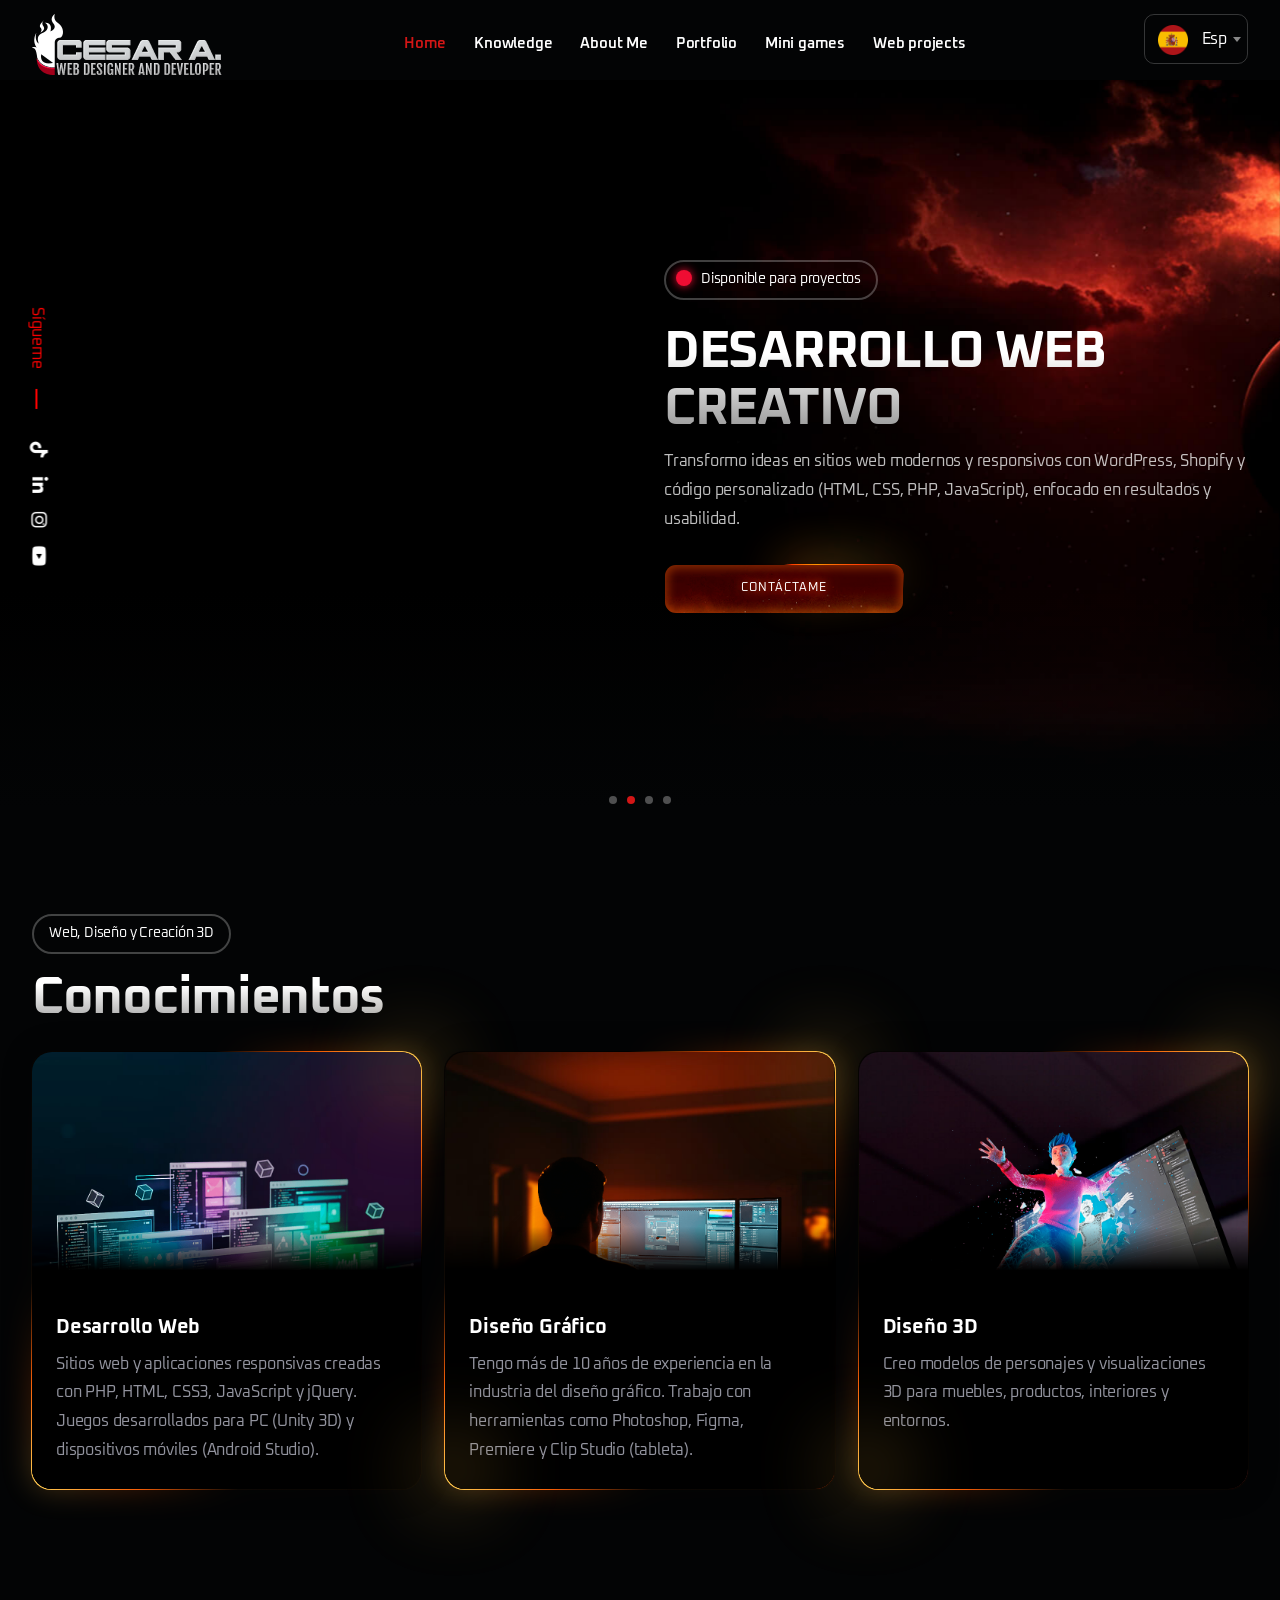
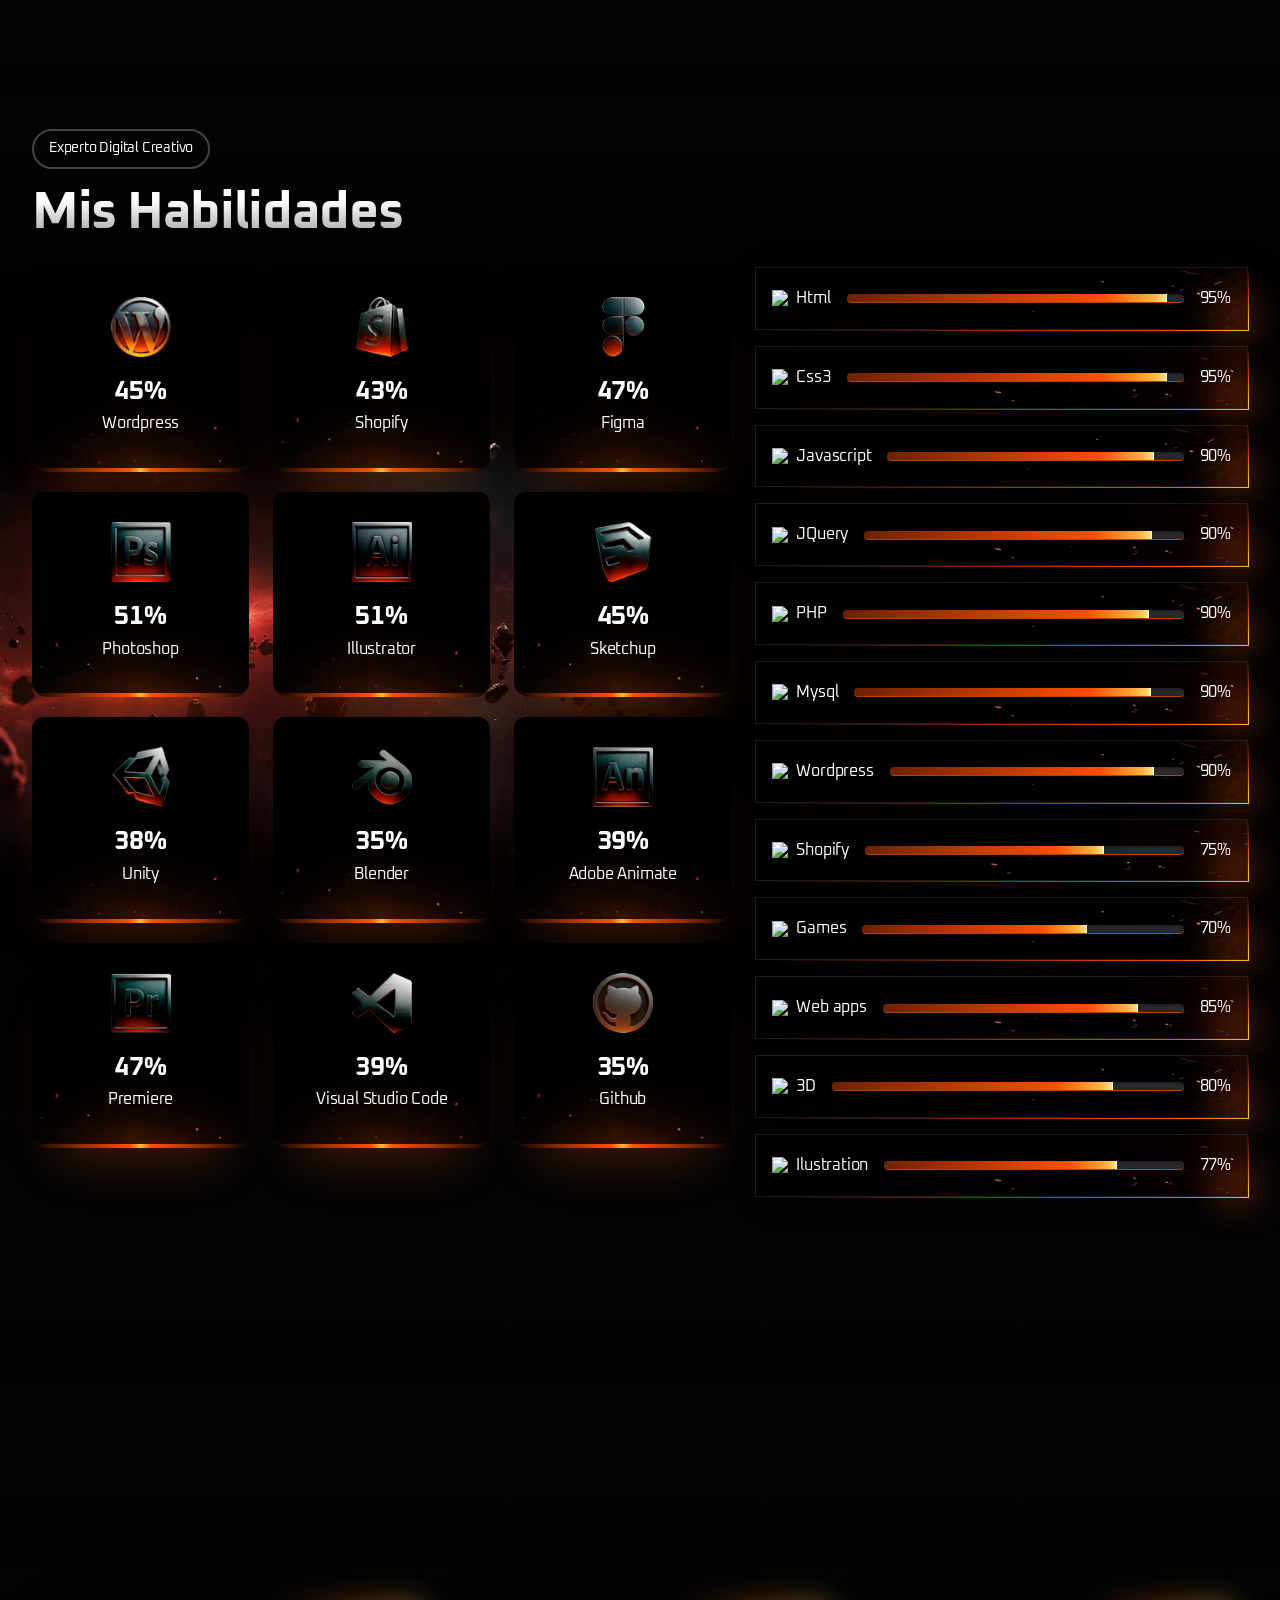
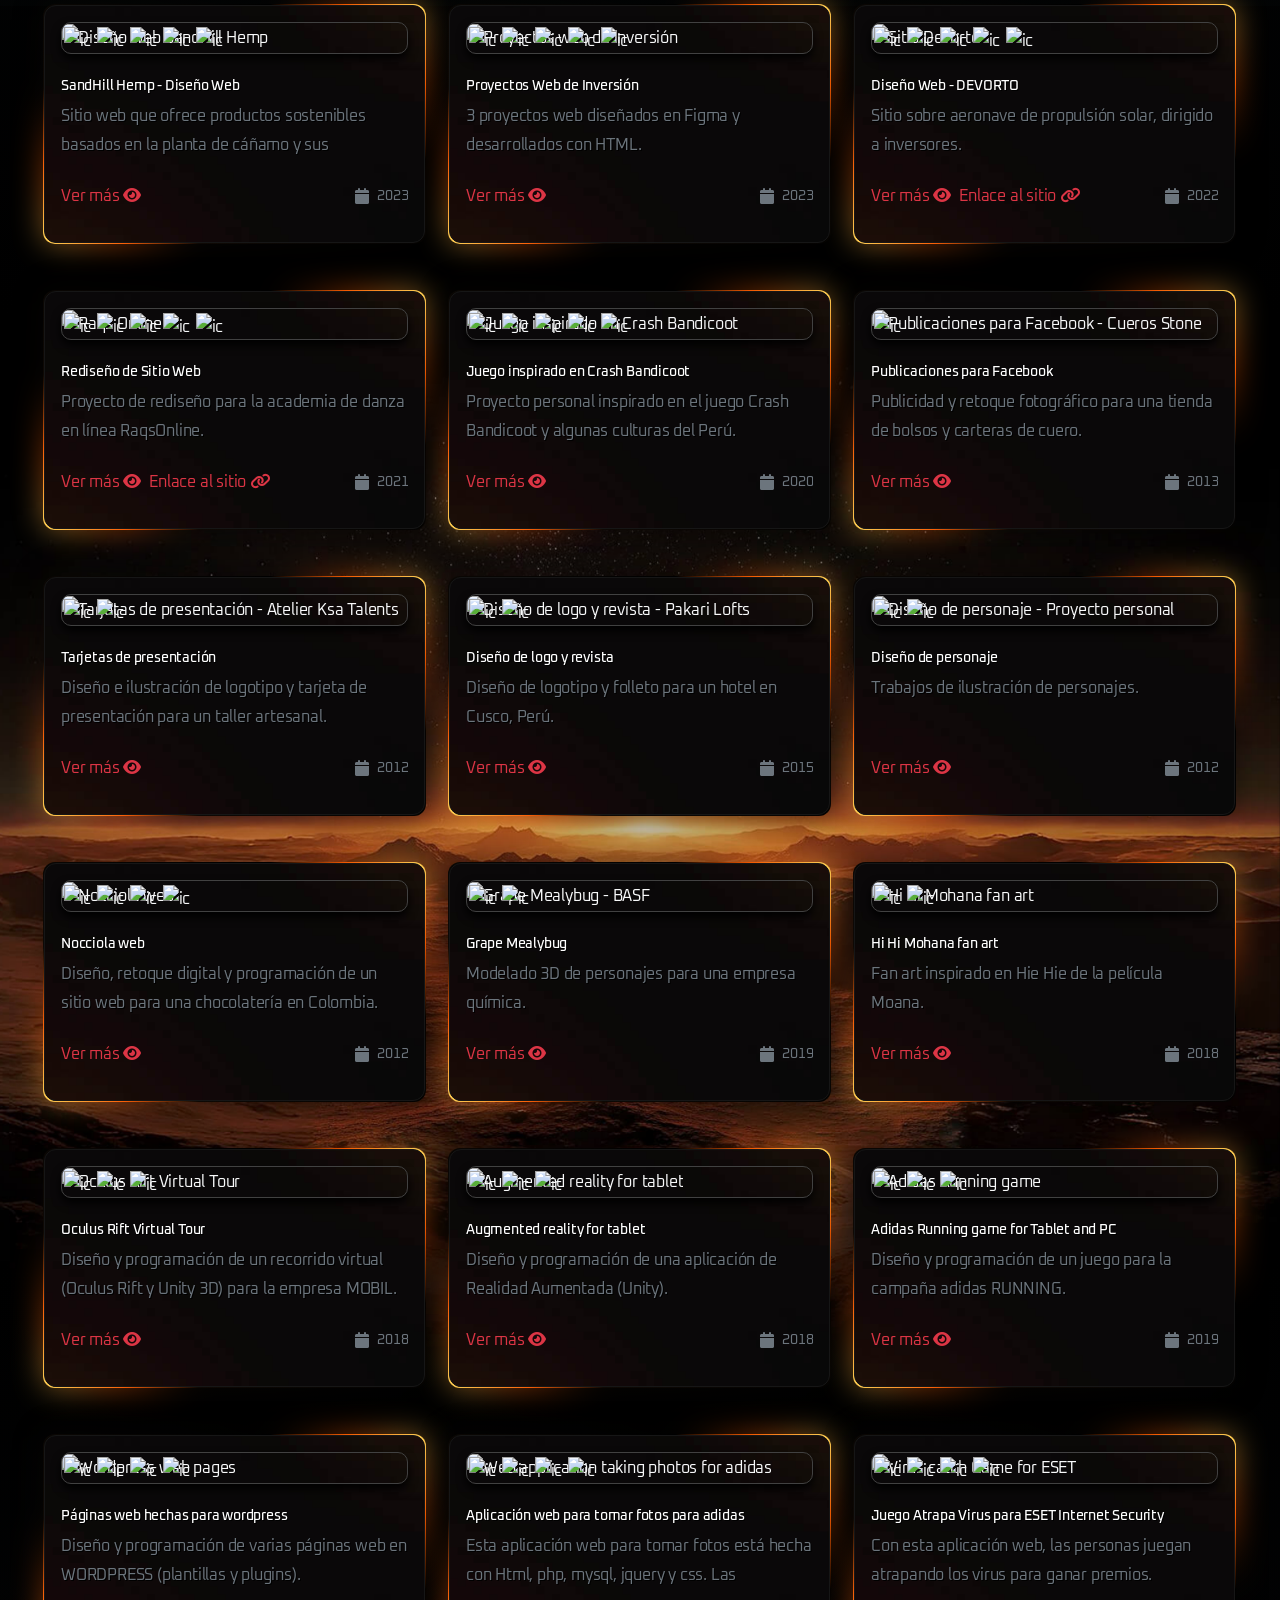
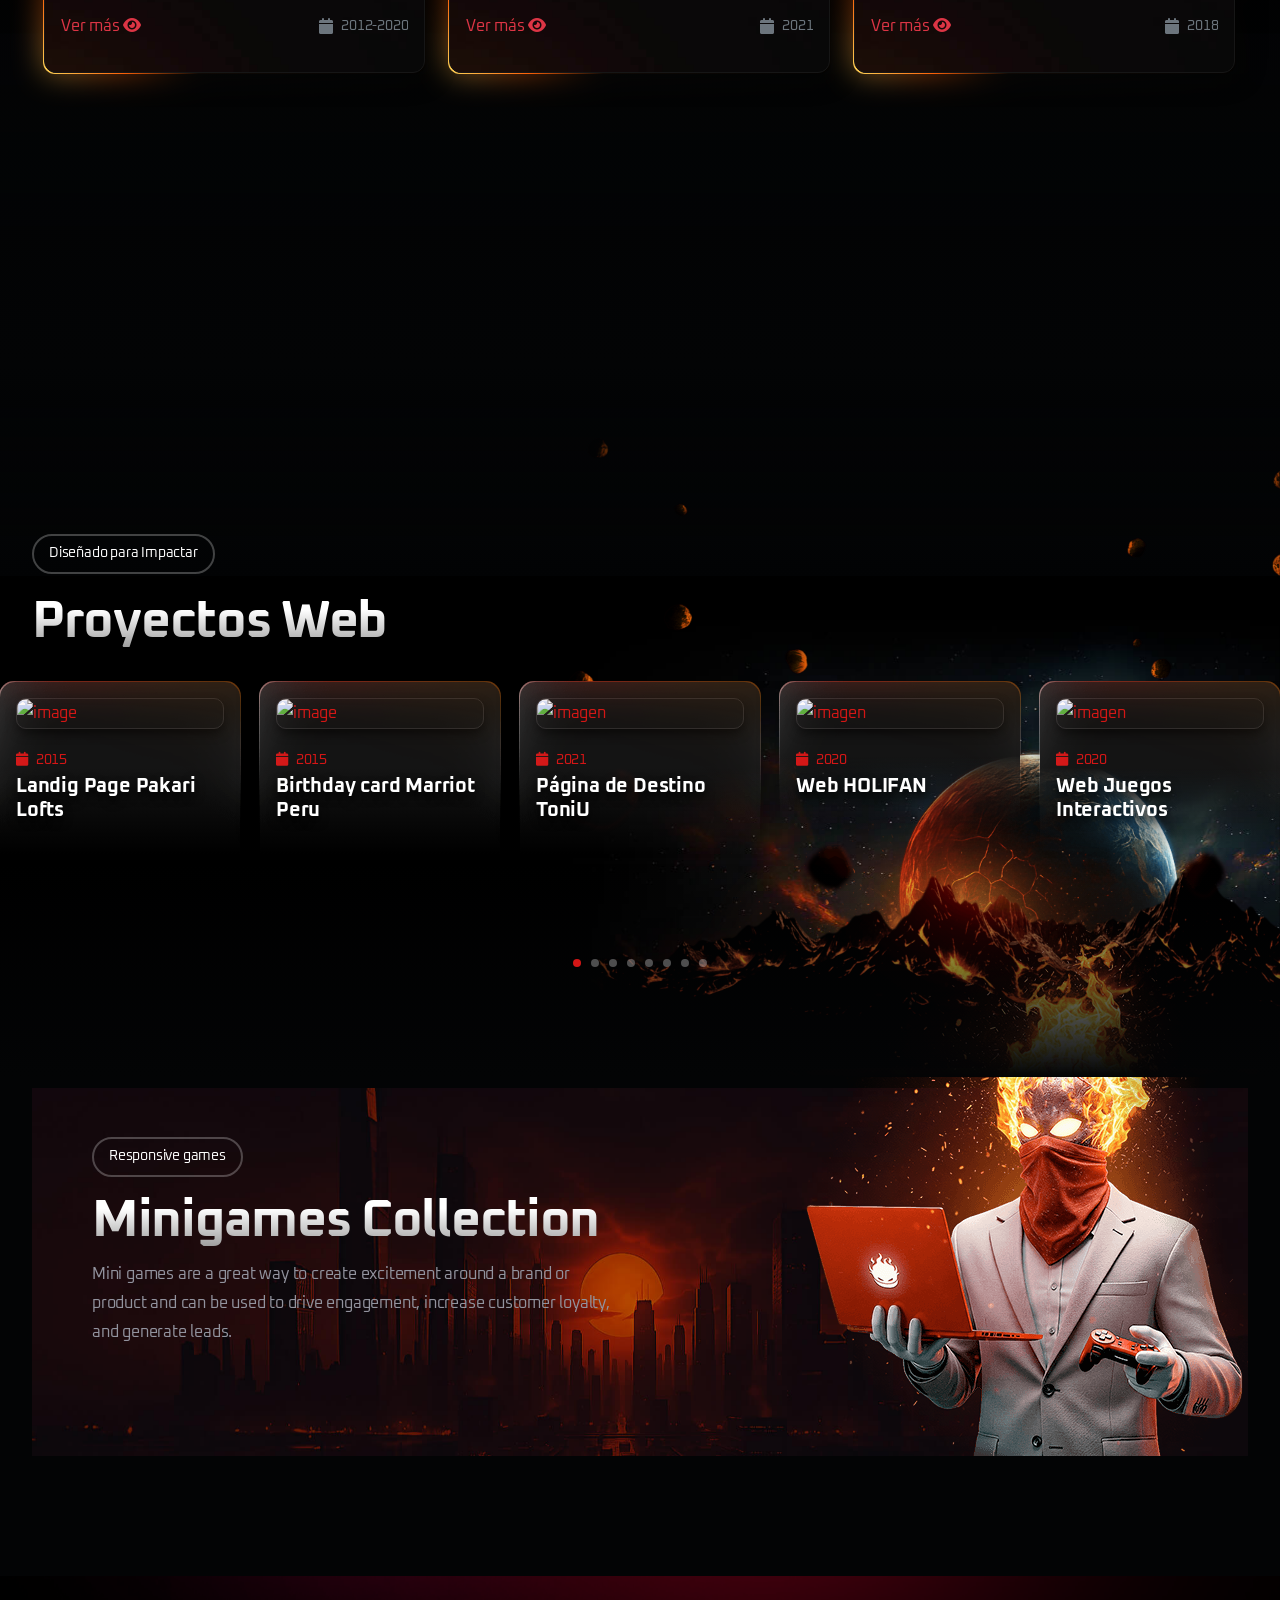
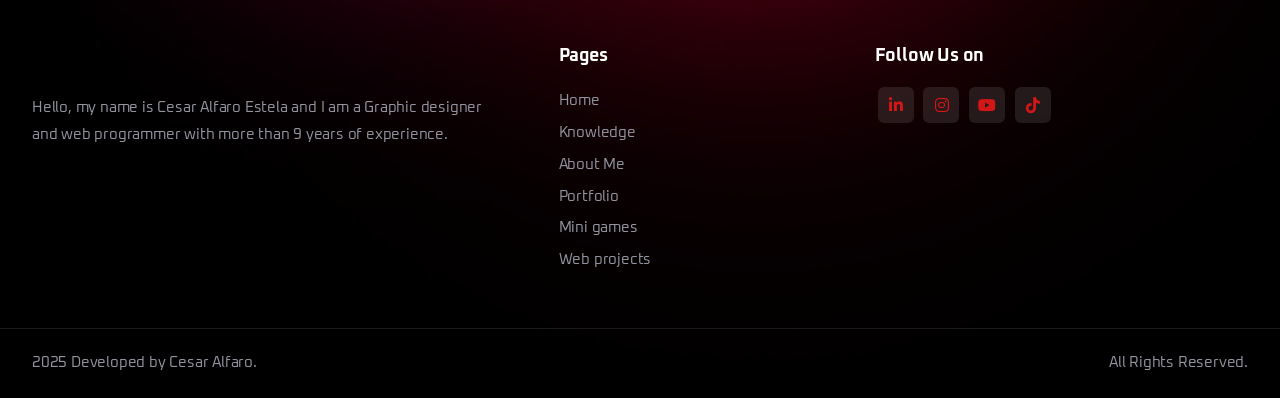
==== index-es.html @ d8bc86ad "Traduciones" ====
<!DOCTYPE html>
<html lang="en">

<head>
    <title>Portfolio Cesar Alfaro E.</title>

    <!-- favicons
    ================================================== -->
    <link rel="apple-touch-icon" sizes="180x180" href="favicon_io/apple-touch-icon.png">
    <link rel="icon" type="image/png" sizes="32x32" href="favicon_io/favicon-32x32.png">
    <link rel="icon" type="image/png" sizes="16x16" href="favicon_io/favicon-16x16.png">
    <link rel="manifest" href="favicon_io/site.webmanifest">
    <!-- favicons
    ================================================== -->

    <meta content="text/html;charset=utf-8" http-equiv="Content-Type">
    <meta content="width=device-width, initial-scale=1.0" name="viewport">
    <meta content="Cesar Alfaro E. - Web developer Front-end" name="description">
    <meta content="" name="keywords">
    <meta content="" name="author">
    <!-- CSS Files
    ================================================== -->
    <link href="css/bootstrap.min.css" rel="stylesheet" type="text/css" id="bootstrap">
    <link href="css/plugins.css" rel="stylesheet" type="text/css">
    <link href="css/swiper.css" rel="stylesheet" type="text/css">
    <link href="css/style.css" rel="stylesheet" type="text/css">
    <link href="css/coloring.css" rel="stylesheet" type="text/css">
    <!-- color scheme -->
    <link id="colors" href="css/colors/scheme-disegraf.css" rel="stylesheet" type="text/css">

    <link rel="stylesheet" href="fonts/fontawesome6/css/fontawesome.css">
    <link rel="stylesheet" href="fonts/fontawesome6/css/brands.css">
    <link rel="stylesheet" href="fonts/fontawesome6/css/solid.css">

    <link rel="stylesheet" href="css/custom-bottom.css">
</head>

<body class="dark-scheme">
    <div id="wrapper">
        <div class="float-text show-on-scroll">
            <span><a href="#">Scroll to top</a></span>
        </div>
        <div class="scrollbar-v show-on-scroll"></div>

        <!-- page preloader begin -->
        <div id="de-loader"></div>
        <!-- page preloader close -->

        <!-- header begin -->
        <header class="transparent">
            <div class="container">
                <div class="row">
                    <div class="col-md-12">
                        <div class="de-flex sm-pt10">
                            <div class="de-flex-col">
                                <div class="de-flex-col">
                                    <!-- logo begin -->
                                    <div id="logo">
                                        <a href="index-2.html">
                                            <img class="logo-main" src="images/logo1-min.png" alt="Logo">
                                            <img class="logo-mobile" src="images/logo1-min.png" alt="Logo">
                                        </a>
                                    </div>
                                    <!-- logo close -->
                                </div>
                            </div>
                            <div class="de-flex-col header-col-mid">
                                <ul id="mainmenu">
                                    <li><a class="menu-item" href="#home">Home</a></li>
                                    <li><a class="menu-item" href="#knowledge">Knowledge</a></li>
                                    <li><a class="menu-item" href="#skills">About Me</a></li>
                                    <li><a class="menu-item" href="#portfolio">Portfolio</a></li>
                                    <li><a class="menu-item" href="#games">Mini games</a></li>
                                    <li><a class="menu-item" href="#web-projects">Web projects</a></li>
                                </ul>
                            </div>
                            <div class="de-flex-col">
                                <select name="lang" id="lang" class="server_location" class="form-control"
                                    onchange="this.options[this.selectedIndex].value && (window.location = this.options[this.selectedIndex].value);">
                                    <option value="index.html" data-src="images/flags/usa.png">
                                        Eng
                                    </option>
                                    <option value="index-es.html" data-src="images/flags/esp.png" selected>
                                        Esp
                                    </option>
                                </select>

                            </div>
                        </div>
                    </div>
                </div>
            </div>
        </header>
        <!-- header close -->

        <!-- content begin -->
        <div class="no-bottom no-top" id="content">

            <div id="top"></div>

            <section class="jarallax slider-home" id="home">

                <div class="particles-js-canvas-el" id="particles-js"></div>

                <img src="images/background-2.jpg" class="jarallax-img" alt="">
                <div class="de-gradient-edge-bottom"></div>

                <div class="container-main-hero">

                    <div class="follow-us" style="z-index: 999;">
                        <span>Sígueme</span>
                        <a href="https://www.tiktok.com/@cesaralfaro2?lang=en" target="_blank"><i
                                class="fab fa-tiktok"></i></a>
                        <a href="https://www.linkedin.com/in/cesar-alfaro-a2465a14a/" target="_blank"><i
                                class="fab fa-linkedin-in"></i></a>
                        <a href="https://www.instagram.com/disegraf86/" target="_blank"><i
                                class="fab fa-instagram"></i></a>
                        <a href="https://www.youtube.com/channel/UCflFFQ3roEryjBV-Iv7vw9w"><i
                                class="fab fa-youtube"></i></a>
                    </div>

                    <video src="https://i.imgur.com/n70L0cm.mp4" autoplay="" muted="" loop="" playsinline=""
                        class="main-video" poster="https://i.imgur.com/NF0di5z.png"></video>

                    <div id="slider-carousel" class="owl-carousel owl-theme">
                        <div class="slider-item">
                            <div class="container">
                                <div class="row gx-5">

                                    <div class="col-lg-6"></div>

                                    <div class="col-lg-6 mb-sm-30">
                                        <div class="subtitle blink mb-4">Disponible para proyectos</div>
                                        <h2 class="slider-title text-uppercase mb-1" data-lag="home_title1">Soy Cesar
                                            Alfaro</h2>
                                        <h3>Diseñador y Desarrollador Web</h3>
                                        <p class="slider-text">Hola, mi nombre es Cesar Alfaro Estela y soy diseñador
                                            gráfico y
                                            desarrollador web con más de 10 años de experiencia.</p>
                                        <div class="row">
                                            <div class="col-lg-6"></div>
                                        </div>

                                        <div class="spacer-10"></div>
                                        <button class="fire-button mb-5" type="button">
                                            <span class="animated-border-box-glow"></span>
                                            <span class="animated-border-box"></span>
                                            <span class="btn-text"> Contáctame </span>
                                        </button>
                                    </div>
                                </div>
                            </div>
                        </div>

                        <div class="slider-item">
                            <div class="container">
                                <div class="row gx-5 align-items-center">
                                    <div class="col-lg-6">
                                    </div>
                                    <div class="col-lg-6 mb-sm-30">
                                        <div class="subtitle blink mb-4">Disponible para proyectos</div>
                                        <h2 class="slider-title text-uppercase mb-1">Desarrollo Web Creativo</h2>
                                        <p class="slider-text">Transformo ideas en sitios web modernos y responsivos con
                                            WordPress,
                                            Shopify y código personalizado (HTML, CSS, PHP, JavaScript), enfocado en
                                            resultados y
                                            usabilidad.</p>
                                        <div class="row">
                                            <div class="col-lg-6"></div>
                                        </div>

                                        <div class="spacer-10"></div>
                                        <button class="fire-button mb-5" type="button">
                                            <span class="animated-border-box-glow"></span>
                                            <span class="animated-border-box"></span>
                                            <span class="btn-text"> Contáctame </span>
                                        </button>
                                    </div>
                                </div>
                            </div>
                        </div>

                        <div class="slider-item">
                            <div class="container">
                                <div class="row gx-5 align-items-center">
                                    <div class="col-lg-6"></div>
                                    <div class="col-lg-6 mb-sm-30">
                                        <div class="subtitle blink mb-4">Disponible para proyectos</div>
                                        <h2 class="slider-title text-uppercase mb-1">Diseño Gráfico y Experiencias
                                            Digitales</h2>
                                        <p class="slider-text">Con más de 9 años de experiencia creando identidad
                                            visual, UI/UX y
                                            piezas publicitarias para marcas globales como Adidas, Reebok y PromPerú.
                                        </p>
                                        <div class="row">
                                            <div class="col-lg-6"></div>
                                        </div>

                                        <div class="spacer-10"></div>
                                        <button class="fire-button mb-5" type="button">
                                            <span class="animated-border-box-glow"></span>
                                            <span class="animated-border-box"></span>
                                            <span class="btn-text"> Contáctame </span>
                                        </button>
                                    </div>
                                </div>
                            </div>
                        </div>

                        <div class="slider-item">
                            <div class="container">
                                <div class="row gx-5 align-items-center">
                                    <div class="col-lg-6"></div>
                                    <div class="col-lg-6 mb-sm-30">
                                        <div class="subtitle blink mb-4">Disponible para proyectos</div>
                                        <h2 class="slider-title text-uppercase mb-1">Innovación en 3D, VR y AR</h2>
                                        <p class="slider-text">Diseño experiencias interactivas en 3D, Realidad Virtual
                                            y Aumentada
                                            usando Unity, Blender y SketchUp, llevando las ideas al siguiente nivel.</p>
                                        <div class="row">
                                            <div class="col-lg-6"></div>
                                        </div>

                                        <div class="spacer-10"></div>
                                        <button class="fire-button mb-5" type="button">
                                            <span class="animated-border-box-glow"></span>
                                            <span class="animated-border-box"></span>
                                            <span class="btn-text"> Contáctame </span>
                                        </button>
                                    </div>
                                </div>
                            </div>
                        </div>
                    </div>

                </div>

            </section>

            <section class="" id="knowledge">
                <div class="container">
                    <div class="row ">
                        <div class="col-lg-6">
                            <div class="subtitle wow fadeInUp mb-3">Web, Diseño y Creación 3D</div>
                            <h2 class="wow fadeInUp mb20" data-wow-delay=".2s">Conocimientos</h2>
                        </div>
                    </div>

                    <div class="row g-4">
                        <div class="col-lg-4 col-md-6 mb-sm-20 wow fadeInRight fire-card-container" data-wow-delay="0s">

                            <!-- efectos de fuego -->
                            <span class="fire-card-glow-top"></span>
                            <span class="fire-card-glow-bottom"></span>
                            <!-- efectos de fuego -->

                            <div class="rounded-20 bg-dark-2 h-100 jarallax custom-card">
                                <img src="images/background-design1.jpg" class="jarallax-img" alt="">
                                <img src="images/design1.png" class="img-fluid pt-4" alt="background"
                                    data-jarallax-element="-30">
                                <div class="px-4 pt-1 pb-4 custom-text-content">
                                    <h4>Desarrollo Web</h4>
                                    <p class="mb-0">Sitios web y aplicaciones responsivas creadas con PHP, HTML, CSS3,
                                        JavaScript y jQuery. Juegos desarrollados para PC (Unity 3D) y dispositivos
                                        móviles
                                        (Android Studio).</p>
                                </div>
                            </div>
                        </div>

                        <div class="col-lg-4 col-md-6 mb-sm-20 wow fadeInRight fire-card-container"
                            data-wow-delay=".1s">

                            <!-- efectos de fuego -->
                            <span class="fire-card-glow-top"></span>
                            <span class="fire-card-glow-bottom"></span>
                            <!-- efectos de fuego -->

                            <div class="rounded-20 bg-dark-2 h-100 jarallax custom-card">
                                <img src="images/background-design2.jpg" class="jarallax-img" alt="">
                                <img src="images/desing2.png" class="img-fluid pt-4" alt="background"
                                    data-jarallax-element="-30">
                                <div class="px-4 pt-1 pb-4 custom-text-content">
                                    <h4>Diseño Gráfico</h4>
                                    <p class="mb-0">Tengo más de 10 años de experiencia en la industria del diseño
                                        gráfico.
                                        Trabajo con herramientas como Photoshop, Figma, Premiere y Clip Studio
                                        (tableta).
                                    </p>
                                </div>
                            </div>
                        </div>

                        <div class="col-lg-4 col-md-6 mb-sm-20 wow fadeInRight fire-card-container"
                            data-wow-delay=".2s">

                            <!-- efectos de fuego -->
                            <span class="fire-card-glow-top"></span>
                            <span class="fire-card-glow-bottom"></span>
                            <!-- efectos de fuego -->

                            <div class="rounded-20 bg-dark-2 h-100 jarallax custom-card">
                                <img src="images/background-design3.jpg" class="jarallax-img" alt="">
                                <img src="images/desing3.png" class="img-fluid pt-4" alt="background"
                                    data-jarallax-element="-30">
                                <div class="px-4 pt-1 pb-4 custom-text-content">
                                    <h4>Diseño 3D</h4>
                                    <p class="mb-0">Creo modelos de personajes y visualizaciones 3D para muebles,
                                        productos, interiores y entornos.</p>
                                </div>
                            </div>
                        </div>

                    </div>
                </div>
            </section>

            <section class="no-bottom position-relative" id="skills">

                <div class="custom-parallax-jarallax">

                    <div class="de-gradient-edge-top"></div>
                    <div class="de-gradient-edge-bottom"></div>

                    <div class="jarallax" data-jarallax data-speed="0.1">
                        <img class="jarallax-img" src="images/background-3.jpg" alt="Fondo" />
                    </div>

                    <div class="jarallax" data-jarallax data-speed="0.2">
                        <img class="jarallax-img" src="images/rocks1.png" alt="Rocas" />
                    </div>

                    <div class="jarallax" data-jarallax data-speed="0.6">
                        <img class="jarallax-img" src="images/rocks2.png" alt="Rocas" />
                    </div>
                </div>

                <div class="container position-relative z-2">

                    <div class="row">
                        <div class="col-lg-12">
                            <div class="subtitle wow fadeInUp mb-3">Experto Digital Creativo</div>
                            <h2 class="wow fadeInUp mb20" data-wow-delay=".2s">Mis Habilidades</h2>
                        </div>
                        <div class="col-lg-7">


                            <div class="row">
                                <div class="col-lg-4 col-6 custom-skill-card-fire-container mb-4">
                                    <div class="de-pricing-plan rounded-20 custom-skill-card-fire">
                                        <img src="images/iconos/wordpress.png" alt="wordpress" class="mb-3">
                                        <h3 class="percent mb-0 pb-0 text-fire-effect" data-percent="90"
                                            data-speed="1000">90%</h3>
                                        <div class="d-sub-price text-white">Wordpress</div>
                                    </div>
                                </div>
                                <div class="col-lg-4 col-6 custom-skill-card-fire-container mb-4">
                                    <div class="de-pricing-plan rounded-20 custom-skill-card-fire">
                                        <img src="images/iconos/shopify.png" alt="Shopify" class="mb-3">
                                        <h3 class="percent mb-0 pb-0 text-fire-effect" data-percent="85"
                                            data-speed="1000">85%</h3>
                                        <div class="d-sub-price text-white">Shopify</div>
                                    </div>
                                </div>

                                <div class="col-lg-4 col-6 custom-skill-card-fire-container mb-4">
                                    <div class="de-pricing-plan rounded-20 custom-skill-card-fire">
                                        <img src="images/iconos/figma.png" alt="figma" class="mb-3">
                                        <h3 class="percent mb-0 pb-0 text-fire-effect" data-percent="90"
                                            data-speed="1000">90%</h3>
                                        <div class="d-sub-price text-white">Figma</div>
                                    </div>
                                </div>
                                <div class="col-lg-4 col-6 custom-skill-card-fire-container mb-4">
                                    <div class="de-pricing-plan rounded-20 custom-skill-card-fire">
                                        <img src="images/iconos/photoshop.png" alt="photoshop" class="mb-3">
                                        <h3 class="percent mb-0 pb-0 text-fire-effect" data-percent="98"
                                            data-speed="1000">98%</h3>
                                        <div class="d-sub-price text-white">Photoshop</div>
                                    </div>
                                </div>

                                <div class="col-lg-4 col-6 custom-skill-card-fire-container mb-4">
                                    <div class="de-pricing-plan rounded-20 custom-skill-card-fire">
                                        <img src="images/iconos/illustrator.png" alt="illustrator" class="mb-3">
                                        <h3 class="percent mb-0 pb-0 text-fire-effect" data-percent="98"
                                            data-speed="1000">98%</h3>
                                        <div class="d-sub-price text-white">Illustrator</div>
                                    </div>
                                </div>
                                <div class="col-lg-4 col-6 custom-skill-card-fire-container mb-4">
                                    <div class="de-pricing-plan rounded-20 custom-skill-card-fire">
                                        <img src="images/iconos/sketchup.png" alt="sketchup" class="mb-3">
                                        <h3 class="percent mb-0 pb-0 text-fire-effect" data-percent="90"
                                            data-speed="1000">90%</h3>
                                        <div class="d-sub-price text-white">Sketchup</div>
                                    </div>
                                </div>

                                <div class="col-lg-4 col-6 custom-skill-card-fire-container mb-4">
                                    <div class="de-pricing-plan rounded-20 custom-skill-card-fire">
                                        <img src="images/iconos/unity.png" alt="unity" class="mb-3">
                                        <h3 class="percent mb-0 pb-0 text-fire-effect" data-percent="75"
                                            data-speed="1000">75%</h3>
                                        <div class="d-sub-price text-white">Unity</div>
                                    </div>
                                </div>
                                <div class="col-lg-4 col-6 custom-skill-card-fire-container mb-4">
                                    <div class="de-pricing-plan rounded-20 custom-skill-card-fire">
                                        <img src="images/iconos/blender.png" alt="blender" class="mb-3">
                                        <h3 class="percent mb-0 pb-0 text-fire-effect" data-percent="70"
                                            data-speed="1000">70%</h3>
                                        <div class="d-sub-price text-white">Blender</div>
                                    </div>
                                </div>

                                <div class="col-lg-4 col-6 custom-skill-card-fire-container mb-4">
                                    <div class="de-pricing-plan rounded-20 custom-skill-card-fire">
                                        <img src="images/iconos/animate.png" alt="animate" class="mb-3">
                                        <h3 class="percent mb-0 pb-0 text-fire-effect" data-percent="75"
                                            data-speed="1000">75%</h3>
                                        <div class="d-sub-price text-white">Adobe Animate</div>
                                    </div>
                                </div>
                                <div class="col-lg-4 col-6 custom-skill-card-fire-container mb-4">
                                    <div class="de-pricing-plan rounded-20 custom-skill-card-fire">
                                        <img src="images/iconos/premiere.png" alt="premiere" class="mb-3">
                                        <h3 class="percent mb-0 pb-0 text-fire-effect" data-percent="90"
                                            data-speed="1000">90%</h3>
                                        <div class="d-sub-price text-white">Premiere</div>
                                    </div>
                                </div>

                                <div class="col-lg-4 col-6 custom-skill-card-fire-container mb-4">
                                    <div class="de-pricing-plan rounded-20 custom-skill-card-fire">
                                        <img src="images/iconos/visual-studio-code.png" alt="visual-studio-code"
                                            class="mb-3">
                                        <h3 class="percent mb-0 pb-0 text-fire-effect
                                        
                                        " data-percent="75" data-speed="1000">75%</h3>
                                        <div class="d-sub-price text-white">Visual Studio Code</div>
                                    </div>
                                </div>
                                <div class="col-lg-4 col-6 custom-skill-card-fire-container mb-4">
                                    <div class="de-pricing-plan rounded-20 custom-skill-card-fire">
                                        <img src="images/iconos/github.png" alt="camstasia" class="mb-3">
                                        <h3 class="percent mb-0 pb-0 text-fire-effect" data-percent="70"
                                            data-speed="1000">70%</h3>
                                        <div class="d-sub-price text-white">Github</div>
                                    </div>
                                </div>

                            </div>

                        </div>
                        <div class="col-lg-5">
                            <div class="custom-bar-fire-container">
                                <div
                                    class="d-flex align-items-center border border-secondary rounded p-3 w-100 custom-bar-fire mb-3">
                                    <div class="d-flex align-items-center me-3">
                                        <img src="https://i.imgur.com/mlyE64P.png" alt="icono"
                                            style="width: 16px; height: 16px;" class="me-2">
                                        <span>Html</span>
                                    </div>
                                    <div class="progress flex-grow-1 me-3" style="height: 8px;">
                                        <div class="progress-bar" role="progressbar" style="width: 90%;"
                                            aria-valuenow="95" aria-valuemin="0" aria-valuemax="100">
                                        </div>
                                    </div>
                                    <span>95%</span>
                                </div>
                            </div>


                            <div class="custom-bar-fire-container">
                                <div
                                    class="d-flex align-items-center border border-secondary rounded p-3 w-100 custom-bar-fire mb-3">
                                    <div class="d-flex align-items-center me-3">
                                        <img src="https://i.imgur.com/oHordDH.png" alt="icono"
                                            style="width: 16px; height: 16px;" class="me-2">
                                        <span>Css3</span>
                                    </div>
                                    <div class="progress flex-grow-1 me-3" style="height: 8px;">
                                        <div class="progress-bar" role="progressbar" style="width: 90%;"
                                            aria-valuenow="95" aria-valuemin="0" aria-valuemax="100">
                                        </div>
                                    </div>
                                    <span>95%</span>
                                </div>
                            </div>

                            <div class="custom-bar-fire-container">
                                <div
                                    class="d-flex align-items-center border border-secondary rounded p-3 w-100 custom-bar-fire mb-3">
                                    <div class="d-flex align-items-center me-3">
                                        <img src="https://i.imgur.com/UIzV4fF.png" alt="icono"
                                            style="width: 16px; height: 16px;" class="me-2">
                                        <span>Javascript</span>
                                    </div>
                                    <div class="progress flex-grow-1 me-3" style="height: 8px;">
                                        <div class="progress-bar" role="progressbar" style="width: 80%;"
                                            aria-valuenow="90" aria-valuemin="0" aria-valuemax="100">
                                        </div>
                                    </div>
                                    <span>90%</span>
                                </div>
                            </div>

                            <div class="custom-bar-fire-container">
                                <div
                                    class="d-flex align-items-center border border-secondary rounded p-3 w-100 custom-bar-fire mb-3">
                                    <div class="d-flex align-items-center me-3">
                                        <img src="https://i.imgur.com/8dYXSWF.png" alt="icono"
                                            style="width: 16px; height: 16px;" class="me-2">
                                        <span>JQuery</span>
                                    </div>
                                    <div class="progress flex-grow-1 me-3" style="height: 8px;">
                                        <div class="progress-bar" role="progressbar" style="width: 90%;"
                                            aria-valuenow="90" aria-valuemin="0" aria-valuemax="100">
                                        </div>
                                    </div>
                                    <span>90%</span>
                                </div>
                            </div>

                            <div class="custom-bar-fire-container">
                                <div
                                    class="d-flex align-items-center border border-secondary rounded p-3 w-100 custom-bar-fire mb-3">
                                    <div class="d-flex align-items-center me-3">
                                        <img src="https://i.imgur.com/tXvTUmj.png" alt="icono"
                                            style="width: 16px; height: 16px;" class="me-2">
                                        <span>PHP</span>
                                    </div>
                                    <div class="progress flex-grow-1 me-3" style="height: 8px;">
                                        <div class="progress-bar" role="progressbar" style="width: 90%;"
                                            aria-valuenow="90" aria-valuemin="0" aria-valuemax="100">
                                        </div>
                                    </div>
                                    <span>90%</span>
                                </div>
                            </div>

                            <div class="custom-bar-fire-container">
                                <div
                                    class="d-flex align-items-center border border-secondary rounded p-3 w-100 custom-bar-fire mb-3">
                                    <div class="d-flex align-items-center me-3">
                                        <img src="https://i.imgur.com/6lBjFIc.png" alt="icono"
                                            style="width: 16px; height: 16px;" class="me-2">
                                        <span>Mysql</span>
                                    </div>
                                    <div class="progress flex-grow-1 me-3" style="height: 8px;">
                                        <div class="progress-bar" role="progressbar" style="width: 90%;"
                                            aria-valuenow="90" aria-valuemin="0" aria-valuemax="100">
                                        </div>
                                    </div>
                                    <span>90%</span>
                                </div>
                            </div>

                            <div class="custom-bar-fire-container">
                                <div
                                    class="d-flex align-items-center border border-secondary rounded p-3 w-100 custom-bar-fire mb-3">
                                    <div class="d-flex align-items-center me-3">
                                        <img src="https://i.imgur.com/uZGPI6v.png" alt="icono"
                                            style="width: 16px; height: 16px;" class="me-2">
                                        <span>Wordpress</span>
                                    </div>
                                    <div class="progress flex-grow-1 me-3" style="height: 8px;">
                                        <div class="progress-bar" role="progressbar" style="width: 90%;"
                                            aria-valuenow="90" aria-valuemin="0" aria-valuemax="100">
                                        </div>
                                    </div>
                                    <span>90%</span>
                                </div>
                            </div>


                            <div class="custom-bar-fire-container">
                                <div
                                    class="d-flex align-items-center border border-secondary rounded p-3 w-100 custom-bar-fire mb-3">
                                    <div class="d-flex align-items-center me-3">
                                        <img src="https://i.imgur.com/sSqGny4.png" alt="icono"
                                            style="width: 16px; height: 16px;" class="me-2">
                                        <span>Shopify</span>
                                    </div>
                                    <div class="progress flex-grow-1 me-3" style="height: 8px;">
                                        <div class="progress-bar" role="progressbar" style="width: 75%;"
                                            aria-valuenow="75" aria-valuemin="0" aria-valuemax="100">
                                        </div>
                                    </div>
                                    <span>75%</span>
                                </div>
                            </div>

                            <div class="custom-bar-fire-container">
                                <div
                                    class="d-flex align-items-center border border-secondary rounded p-3 w-100 custom-bar-fire mb-3">
                                    <div class="d-flex align-items-center me-3">
                                        <img src="https://i.imgur.com/sUFE4FJ.png" alt="icono"
                                            style="width: 16px; height: 16px;" class="me-2">
                                        <span>Games</span>
                                    </div>
                                    <div class="progress flex-grow-1 me-3" style="height: 8px;">
                                        <div class="progress-bar" role="progressbar" style="width: 80%;"
                                            aria-valuenow="70" aria-valuemin="0" aria-valuemax="100">
                                        </div>
                                    </div>
                                    <span>70%</span>
                                </div>
                            </div>

                            <div class="custom-bar-fire-container">
                                <div
                                    class="d-flex align-items-center border border-secondary rounded p-3 w-100 custom-bar-fire mb-3">
                                    <div class="d-flex align-items-center me-3">
                                        <img src="https://i.imgur.com/c0UcHny.png" alt="icono"
                                            style="width: 16px; height: 16px;" class="me-2">
                                        <span>Web apps</span>
                                    </div>
                                    <div class="progress flex-grow-1 me-3" style="height: 8px;">
                                        <div class="progress-bar" role="progressbar" style="width: 85%;"
                                            aria-valuenow="85" aria-valuemin="0" aria-valuemax="100">
                                        </div>
                                    </div>
                                    <span>85%</span>
                                </div>
                            </div>

                            <div class="custom-bar-fire-container">
                                <div
                                    class="d-flex align-items-center border border-secondary rounded p-3 w-100 custom-bar-fire mb-3">
                                    <div class="d-flex align-items-center me-3">
                                        <img src="https://i.imgur.com/a7vkQLy.png" alt="icono"
                                            style="width: 16px; height: 16px;" class="me-2">
                                        <span>3D</span>
                                    </div>
                                    <div class="progress flex-grow-1 me-3" style="height: 8px;">
                                        <div class="progress-bar" role="progressbar" style="width: 80%;"
                                            aria-valuenow="80" aria-valuemin="0" aria-valuemax="100">
                                        </div>
                                    </div>
                                    <span>80%</span>
                                </div>
                            </div>

                            <div class="custom-bar-fire-container">
                                <div
                                    class="d-flex align-items-center border border-secondary rounded p-3 w-100 custom-bar-fire mb-3">
                                    <div class="d-flex align-items-center me-3">
                                        <img src="https://i.imgur.com/E6NtMHY.png" alt="icono"
                                            style="width: 16px; height: 16px;" class="me-2">
                                        <span>Ilustration</span>
                                    </div>
                                    <div class="progress flex-grow-1 me-3" style="height: 8px;">
                                        <div class="progress-bar" role="progressbar" style="width: 70%;"
                                            aria-valuenow="80" aria-valuemin="0" aria-valuemax="100">
                                        </div>
                                    </div>
                                    <span>80%</span>
                                </div>
                            </div>


                        </div>
                    </div>
                </div>
            </section>

            <section class="jarallax" id="portfolio">
                <img src="images/3.jpg" class="jarallax-img" alt="">
                <div class="de-gradient-edge-top"></div>
                <div class="de-gradient-edge-bottom"></div>
                <div class="container z-1000">
                    <div class="row align-items-center">

                        <div class="col-lg-12 text-center">
                            <div class="subtitle wow fadeInUp mb-3 ">Mis trabajos</div>
                            <h2 class="wow fadeInUp" data-wow-delay=".2s">Portafolio</h2>
                            <div class="spacer-20"></div>
                        </div>
                        <div class="col-lg-12">
                            <ul id="filters" class="text-center wow fadeInUp" data-wow-delay="0s">
                                <li><a href="#" data-filter="*" class="selected">Todos los proyectos</a></li>
                                <li><a href="#" data-filter=".web">Diseño Web</a></li>
                                <li><a href="#" data-filter=".game">Diseño de Juegos</a></li>
                                <li><a href="#" data-filter=".retouch">Retoque</a></li>
                                <li><a href="#" data-filter=".graphic">Diseño Gráfico</a></li>
                                <li><a href="#" data-filter=".illustration">Ilustración</a></li>
                                <li><a href="#" data-filter=".modeling">Modelado 3D</a></li>
                                <li><a href="#" data-filter=".programming">Programación</a></li>
                            </ul>
                        </div>
                    </div>

                    <div id="gallery">

                        <div class="row g-4">
                            <!-- card portfolio -->
                            <div class="col-lg-4 col-md-6 mb-4 item custom-project-card web">
                                <div class="card text-light">
                                    <div class="position-relative p-3">
                                        <div class="overflow-hidden custom-project-card-main-img">
                                            <img src="https://i.imgur.com/6sA30aM.jpg" class="img-fluid w-100"
                                                alt="Diseño web SandHill Hemp">
                                        </div>
                                        <div
                                            class="position-absolute top-0 start-0 d-flex align-items-center w-100 pt-3 px-3 icons-skills">
                                            <img src="https://i.imgur.com/H0mv22p.png" alt="ico">
                                            <img src="https://i.imgur.com/ZYJBb06.png" alt="ico">
                                            <img src="https://i.imgur.com/dXZlRdV.png" alt="ico">
                                            <img src="https://i.imgur.com/Brl5KPs.png" alt="ico">
                                            <img src="https://i.imgur.com/DGUcLBv.png" alt="ico">
                                        </div>
                                    </div>
                                    <div class="card-body pt-2 pb-3">
                                        <h6 class="card-title mb-2 fw-semibold">SandHill Hemp - Diseño Web</h6>
                                        <p class="text-muted mb-1">Sitio web que ofrece productos sostenibles basados en
                                            la planta de cáñamo y sus beneficios.</p>
                                        <div class="d-flex justify-content-between align-items-center">
                                            <a href="https://www.behance.net/gallery/164486373/SandHill-Hemp-Web-Design"
                                                class="text-danger fw-semibold text-decoration-none" target="_blank">
                                                Ver más <i class="fa-solid fa-eye"></i>
                                            </a>
                                            <div class="d-flex align-items-center text-muted">
                                                <i class="fa-solid fa-calendar"></i>
                                                <small class="ms-2">2023</small>
                                            </div>
                                        </div>
                                    </div>
                                </div>
                            </div>
                            <!-- card portfolio -->

                            <!-- card portfolio -->
                            <div class="col-lg-4 col-md-6 mb-4 item custom-project-card web">
                                <div class="card text-light">
                                    <div class="position-relative p-3">
                                        <div class="overflow-hidden custom-project-card-main-img">
                                            <img src="https://i.imgur.com/3f6PvKP.jpg" class="img-fluid w-100"
                                                alt="Proyectos web de inversión">
                                        </div>
                                        <div
                                            class="position-absolute top-0 start-0 d-flex align-items-center w-100 pt-3 px-3 icons-skills">
                                            <img src="https://i.imgur.com/H0mv22p.png" alt="ico">
                                            <img src="https://i.imgur.com/ZYJBb06.png" alt="ico">
                                            <img src="https://i.imgur.com/dXZlRdV.png" alt="ico">
                                            <img src="https://i.imgur.com/Brl5KPs.png" alt="ico">
                                            <img src="https://i.imgur.com/DGUcLBv.png" alt="ico">
                                        </div>
                                    </div>
                                    <div class="card-body pt-2 pb-3">
                                        <h6 class="card-title mb-2 fw-semibold">Proyectos Web de Inversión</h6>
                                        <p class="text-muted mb-1">3 proyectos web diseñados en Figma y desarrollados con
                                            HTML.</p>
                                        <div class="d-flex justify-content-between align-items-center">
                                            <a href="https://www.behance.net/gallery/164316347/Investment-Web-Projects"
                                                class="text-danger fw-semibold text-decoration-none" target="_blank">
                                                Ver más <i class="fa-solid fa-eye"></i>
                                            </a>
                                            <div class="d-flex align-items-center text-muted">
                                                <i class="fa-solid fa-calendar"></i>
                                                <small class="ms-2">2023</small>
                                            </div>
                                        </div>
                                    </div>
                                </div>
                            </div>
                            <!-- card portfolio -->

                            <!-- card portfolio -->
                            <div class="col-lg-4 col-md-6 mb-4 item custom-project-card web">
                                <div class="card text-light">
                                    <div class="position-relative p-3">
                                        <div class="overflow-hidden custom-project-card-main-img">
                                            <img src="https://i.imgur.com/REWlTT2.png" class="img-fluid w-100"
                                                alt="Sitio Devorto">
                                        </div>
                                        <div
                                            class="position-absolute top-0 start-0 d-flex align-items-center w-100 pt-3 px-3 icons-skills">
                                            <img src="https://i.imgur.com/H0mv22p.png" alt="ico">
                                            <img src="https://i.imgur.com/ZYJBb06.png" alt="ico">
                                            <img src="https://i.imgur.com/dXZlRdV.png" alt="ico">
                                            <img src="https://i.imgur.com/Brl5KPs.png" alt="ico">
                                            <img src="https://i.imgur.com/DGUcLBv.png" alt="ico">
                                        </div>
                                    </div>
                                    <div class="card-body pt-2 pb-3">
                                        <h6 class="card-title mb-2 fw-semibold">Diseño Web - DEVORTO</h6>
                                        <p class="text-muted mb-1">Sitio sobre aeronave de propulsión solar, dirigido a
                                            inversores.</p>
                                        <div class="d-flex justify-content-between align-items-center flex-wrap">
                                            <a href="https://www.behance.net/gallery/161550795/Devorto-web-design-and-development"
                                                class="text-danger fw-semibold text-decoration-none" target="_blank">
                                                Ver más <i class="fa-solid fa-eye"></i>
                                            </a>
                                            <a href="https://app.dealraise.com/v2/preview/npGQjlquAXOH4THMQTmU"
                                                class="text-danger fw-semibold text-decoration-none ms-2"
                                                target="_blank">
                                                Enlace al sitio <i class="fa-solid fa-link"></i>
                                            </a>
                                            <div class="d-flex align-items-center text-muted ms-auto">
                                                <i class="fa-solid fa-calendar"></i>
                                                <small class="ms-2">2022</small>
                                            </div>
                                        </div>
                                    </div>
                                </div>
                            </div>
                            <!-- card portfolio -->
                        </div>

                        <div class="row g-4">
                            <!-- card portfolio (Card 4: Website Redesign - Raqs Online) -->
                            <div class="col-lg-4 col-md-6 mb-4 item custom-project-card web">
                                <div class="card text-light">
                                    <div class="position-relative p-3">
                                        <div class="overflow-hidden custom-project-card-main-img">
                                            <img src="https://i.imgur.com/i7hssSX.png" class="img-fluid w-100"
                                                alt="Raqs Online">
                                        </div>
                                        <div
                                            class="position-absolute top-0 start-0 d-flex align-items-center w-100 pt-3 px-3 icons-skills">
                                            <img src="https://i.imgur.com/H0mv22p.png" alt="ico">
                                            <img src="https://i.imgur.com/ZYJBb06.png" alt="ico">
                                            <img src="https://i.imgur.com/dXZlRdV.png" alt="ico">
                                            <img src="https://i.imgur.com/Brl5KPs.png" alt="ico">
                                            <img src="https://i.imgur.com/DGUcLBv.png" alt="ico">
                                        </div>
                                    </div>
                                    <div class="card-body pt-2 pb-3">
                                        <h6 class="card-title mb-2 fw-semibold">Rediseño de Sitio Web</h6>
                                        <p class="text-muted mb-1">Proyecto de rediseño para la academia de danza en
                                            línea RaqsOnline.</p>
                                        <div class="d-flex justify-content-between align-items-center flex-wrap">
                                            <a href="https://www.behance.net/gallery/164486373/SandHill-Hemp-Web-Design"
                                                class="text-danger fw-semibold text-decoration-none" target="_blank">
                                                Ver más <i class="fa-solid fa-eye"></i>
                                            </a>
                                            <a href="https://raqsonline.com/"
                                                class="text-danger fw-semibold text-decoration-none ms-2"
                                                target="_blank">
                                                Enlace al sitio <i class="fa-solid fa-link"></i>
                                            </a>
                                            <div class="d-flex align-items-center text-muted ms-auto">
                                                <i class="fa-solid fa-calendar"></i>
                                                <small class="ms-2">2021</small>
                                            </div>
                                        </div>
                                    </div>
                                </div>
                            </div>
                            <!-- end card portfolio -->

                            <!-- card portfolio (Card 5: Game inspired by Crash Bandicoot) -->
                            <div class="col-lg-4 col-md-6 mb-4 item custom-project-card game">
                                <div class="card text-light">
                                    <div class="position-relative p-3">
                                        <div class="overflow-hidden custom-project-card-main-img">
                                            <img src="https://i.imgur.com/BvxW2ox.jpg" class="img-fluid w-100"
                                                alt="Juego inspirado en Crash Bandicoot">
                                        </div>
                                        <div
                                            class="position-absolute top-0 start-0 d-flex align-items-center w-100 pt-3 px-3 icons-skills">
                                            <img src="https://i.imgur.com/ZYJBb06.png" alt="ico">
                                            <img src="https://i.imgur.com/r5DQwYr.png" alt="ico">
                                            <img src="https://i.imgur.com/AouR327.png" alt="ico">
                                            <img src="https://i.imgur.com/gWb2Yne.png" alt="ico">
                                            <img src="https://i.imgur.com/S3xSZWO.png" alt="ico">
                                        </div>
                                    </div>
                                    <div class="card-body pt-2 pb-3">
                                        <h6 class="card-title mb-2 fw-semibold">Juego inspirado en Crash Bandicoot</h6>
                                        <p class="text-muted mb-1">Proyecto personal inspirado en el juego Crash
                                            Bandicoot y algunas culturas del Perú.</p>
                                        <div class="d-flex justify-content-between align-items-center">
                                            <a href="https://www.behance.net/gallery/120314373/Game-inpired-by-Crash-Bandicoot-and-cultures-of-Peru"
                                                class="text-danger fw-semibold text-decoration-none" target="_blank">
                                                Ver más <i class="fa-solid fa-eye"></i>
                                            </a>
                                            <div class="d-flex align-items-center text-muted">
                                                <i class="fa-solid fa-calendar"></i>
                                                <small class="ms-2">2020</small>
                                            </div>
                                        </div>
                                    </div>
                                </div>
                            </div>
                            <!-- end card portfolio -->

                            <!-- card portfolio (Card 6: Posts for facebook - Cueros Stone) -->
                            <div class="col-lg-4 col-md-6 mb-4 item custom-project-card retouch">
                                <div class="card text-light">
                                    <div class="position-relative p-3">
                                        <div class="overflow-hidden custom-project-card-main-img">
                                            <img src="https://i.imgur.com/5KtQC1m.jpg" class="img-fluid w-100"
                                                alt="Publicaciones para Facebook - Cueros Stone">
                                        </div>
                                        <div
                                            class="position-absolute top-0 start-0 d-flex align-items-center w-100 pt-3 px-3 icons-skills">
                                            <img src="https://i.imgur.com/ZYJBb06.png" alt="ico">
                                        </div>
                                    </div>
                                    <div class="card-body pt-2 pb-3">
                                        <h6 class="card-title mb-2 fw-semibold">Publicaciones para Facebook</h6>
                                        <p class="text-muted mb-1">Publicidad y retoque fotográfico para una tienda de
                                            bolsos y carteras de cuero.</p>
                                        <div class="d-flex justify-content-between align-items-center">
                                            <a href="https://www.behance.net/gallery/40749991/Montaje-y-Retoque-Fotografico"
                                                class="text-danger fw-semibold text-decoration-none" target="_blank">
                                                Ver más <i class="fa-solid fa-eye"></i>
                                            </a>
                                            <div class="d-flex align-items-center text-muted">
                                                <i class="fa-solid fa-calendar"></i>
                                                <small class="ms-2">2013</small>
                                            </div>
                                        </div>
                                    </div>
                                </div>
                            </div>
                            <!-- end card portfolio -->
                        </div>

                        <div class="row g-4">
                            <!-- card portfolio (Card 7: Business cards - Atelier Ksa Talents) -->
                            <div class="col-lg-4 col-md-6 mb-4 item custom-project-card graphic illustration">
                                <div class="card text-light">
                                    <div class="position-relative p-3">
                                        <div class="overflow-hidden custom-project-card-main-img">
                                            <img src="https://i.imgur.com/AZcKi3t.jpg" class="img-fluid w-100"
                                                alt="Tarjetas de presentación - Atelier Ksa Talents">
                                        </div>
                                        <div
                                            class="position-absolute top-0 start-0 d-flex align-items-center w-100 pt-3 px-3 icons-skills">
                                            <img src="https://i.imgur.com/ZYJBb06.png" alt="ico">
                                            <img src="https://i.imgur.com/ROOM0wF.png" alt="ico">
                                        </div>
                                    </div>
                                    <div class="card-body pt-2 pb-3">
                                        <h6 class="card-title mb-2 fw-semibold">Tarjetas de presentación</h6>
                                        <p class="text-muted mb-1">Diseño e ilustración de logotipo y tarjeta de
                                            presentación para un taller artesanal.</p>
                                        <div class="d-flex justify-content-between align-items-center">
                                            <a href="https://www.behance.net/gallery/42626121/Atelier-Ksa-Talentos"
                                                class="text-danger fw-semibold text-decoration-none" target="_blank">
                                                Ver más <i class="fa-solid fa-eye"></i>
                                            </a>
                                            <div class="d-flex align-items-center text-muted">
                                                <i class="fa-solid fa-calendar"></i>
                                                <small class="ms-2">2012</small>
                                            </div>
                                        </div>
                                    </div>
                                </div>
                            </div>
                            <!-- end card portfolio -->

                            <!-- card portfolio (Card 8: Logo and magazine design - Pakari Lofts) -->
                            <div class="col-lg-4 col-md-6 mb-4 item custom-project-card graphic">
                                <div class="card text-light">
                                    <div class="position-relative p-3">
                                        <div class="overflow-hidden custom-project-card-main-img">
                                            <img src="https://i.imgur.com/3rCK8gz.jpg" class="img-fluid w-100"
                                                alt="Diseño de logo y revista - Pakari Lofts">
                                        </div>
                                        <div
                                            class="position-absolute top-0 start-0 d-flex align-items-center w-100 pt-3 px-3 icons-skills">
                                            <img src="https://i.imgur.com/ZYJBb06.png" alt="ico">
                                            <img src="https://i.imgur.com/ROOM0wF.png" alt="ico">
                                        </div>
                                    </div>
                                    <div class="card-body pt-2 pb-3">
                                        <h6 class="card-title mb-2 fw-semibold">Diseño de logo y revista</h6>
                                        <p class="text-muted mb-1">Diseño de logotipo y folleto para un hotel en Cusco,
                                            Perú.</p>
                                        <div class="d-flex justify-content-between align-items-center">
                                            <a href="https://www.behance.net/gallery/42524939/Pakari-Loft"
                                                class="text-danger fw-semibold text-decoration-none" target="_blank">
                                                Ver más <i class="fa-solid fa-eye"></i>
                                            </a>
                                            <div class="d-flex align-items-center text-muted">
                                                <i class="fa-solid fa-calendar"></i>
                                                <small class="ms-2">2015</small>
                                            </div>
                                        </div>
                                    </div>
                                </div>
                            </div>
                            <!-- end card portfolio -->

                            <!-- card portfolio (Card 9: Character design - Personal project) -->
                            <div class="col-lg-4 col-md-6 mb-4 item custom-project-card illustration">
                                <div class="card text-light">
                                    <div class="position-relative p-3">
                                        <div class="overflow-hidden custom-project-card-main-img">
                                            <img src="https://i.imgur.com/2MVbiwS.jpg" class="img-fluid w-100"
                                                alt="Diseño de personaje - Proyecto personal">
                                        </div>
                                        <div
                                            class="position-absolute top-0 start-0 d-flex align-items-center w-100 pt-3 px-3 icons-skills">
                                            <img src="https://i.imgur.com/ZYJBb06.png" alt="ico">
                                            <img src="https://i.imgur.com/ROOM0wF.png" alt="ico">
                                        </div>
                                    </div>
                                    <div class="card-body pt-2 pb-3">
                                        <h6 class="card-title mb-2 fw-semibold">Diseño de personaje</h6>
                                        <p class="text-muted mb-1">Trabajos de ilustración de personajes.</p>
                                        <div class="d-flex justify-content-between align-items-center">
                                            <a href="https://www.behance.net/gallery/40750581/Ilustracion-de-personajes"
                                                class="text-danger fw-semibold text-decoration-none" target="_blank">
                                                Ver más <i class="fa-solid fa-eye"></i>
                                            </a>
                                            <div class="d-flex align-items-center text-muted">
                                                <i class="fa-solid fa-calendar"></i>
                                                <small class="ms-2">2012</small>
                                            </div>
                                        </div>
                                    </div>
                                </div>
                            </div>
                            <!-- end card portfolio -->
                        </div>

                        <div class="row g-4">
                            <!-- card portfolio (10) Nocciola web -->
                            <div class="col-lg-4 col-md-6 mb-4 item custom-project-card web">
                                <div class="card text-light">
                                    <div class="position-relative p-3">
                                        <div class="overflow-hidden custom-project-card-main-img">
                                            <img src="https://i.imgur.com/wOt9KOY.jpg" class="img-fluid w-100"
                                                alt="Nocciola web">
                                        </div>
                                        <div
                                            class="position-absolute top-0 start-0 d-flex align-items-center w-100 pt-3 px-3 icons-skills">
                                            <img src="https://i.imgur.com/ZYJBb06.png" alt="ico">
                                            <img src="https://i.imgur.com/dXZlRdV.png" alt="ico">
                                            <img src="https://i.imgur.com/Brl5KPs.png" alt="ico">
                                            <img src="https://i.imgur.com/DGUcLBv.png" alt="ico">
                                        </div>
                                    </div>
                                    <div class="card-body pt-2 pb-3">
                                        <h6 class="card-title mb-2 fw-semibold">Nocciola web</h6>
                                        <p class="text-muted mb-1">Diseño, retoque digital y programación de un sitio web
                                            para una chocolatería en Colombia.</p>
                                        <div class="d-flex justify-content-between align-items-center">
                                            <a href="https://www.behance.net/gallery/42662699/Nocciola"
                                                class="text-danger fw-semibold text-decoration-none" target="_blank">Ver
                                                más <i class="fa-solid fa-eye"></i></a>
                                            <div class="d-flex align-items-center text-muted"><i
                                                    class="fa-solid fa-calendar"></i><small class="ms-2">2012</small>
                                            </div>
                                        </div>
                                    </div>
                                </div>
                            </div>

                            <!-- card portfolio (11) Grape Mealybug - BASF -->
                            <div class="col-lg-4 col-md-6 mb-4 item custom-project-card modeling">
                                <div class="card text-light">
                                    <div class="position-relative p-3">
                                        <div class="overflow-hidden custom-project-card-main-img">
                                            <img src="https://i.imgur.com/FJXCpBi.jpg" class="img-fluid w-100"
                                                alt="Grape Mealybug - BASF">
                                        </div>
                                        <div
                                            class="position-absolute top-0 start-0 d-flex align-items-center w-100 pt-3 px-3 icons-skills">
                                            <img src="https://i.imgur.com/ZYJBb06.png" alt="ico">
                                            <img src="https://i.imgur.com/AouR327.png" alt="ico">
                                        </div>
                                    </div>
                                    <div class="card-body pt-2 pb-3">
                                        <h6 class="card-title mb-2 fw-semibold">Grape Mealybug</h6>
                                        <p class="text-muted mb-1">Modelado 3D de personajes para una empresa química.</p>
                                        <div class="d-flex justify-content-between align-items-center">
                                            <a href="https://www.behance.net/gallery/55564023/Basf-Insecto-Chanchito-Blanco"
                                                class="text-danger fw-semibold text-decoration-none" target="_blank">Ver
                                                más <i class="fa-solid fa-eye"></i></a>
                                            <div class="d-flex align-items-center text-muted"><i
                                                    class="fa-solid fa-calendar"></i><small class="ms-2">2019</small>
                                            </div>
                                        </div>
                                    </div>
                                </div>
                            </div>

                            <!-- card portfolio (12) Hi Hi Mohana - fan art -->
                            <div class="col-lg-4 col-md-6 mb-4 item custom-project-card illustration">
                                <div class="card text-light">
                                    <div class="position-relative p-3">
                                        <div class="overflow-hidden custom-project-card-main-img">
                                            <img src="https://i.imgur.com/dhShLmI.jpg" class="img-fluid w-100"
                                                alt="Hi Hi Mohana fan art">
                                        </div>
                                        <div
                                            class="position-absolute top-0 start-0 d-flex align-items-center w-100 pt-3 px-3 icons-skills">
                                            <img src="https://i.imgur.com/ZYJBb06.png" alt="ico">
                                            <img src="https://i.imgur.com/AouR327.png" alt="ico">
                                        </div>
                                    </div>
                                    <div class="card-body pt-2 pb-3">
                                        <h6 class="card-title mb-2 fw-semibold">Hi Hi Mohana fan art</h6>
                                        <p class="text-muted mb-1">Fan art inspirado en Hie Hie de la película Moana.</p>
                                        <div class="d-flex justify-content-between align-items-center">
                                            <a href="https://www.behance.net/gallery/54440849/Hie-Hie-MOANA-3d"
                                                class="text-danger fw-semibold text-decoration-none" target="_blank">Ver
                                                más <i class="fa-solid fa-eye"></i></a>
                                            <div class="d-flex align-items-center text-muted"><i
                                                    class="fa-solid fa-calendar"></i><small class="ms-2">2018</small>
                                            </div>
                                        </div>
                                    </div>
                                </div>
                            </div>
                        </div>

                        <div class="row g-4">
                            <!-- card portfolio (13) Oculus Rift Virtual Tour - MOBIL -->
                            <div class="col-lg-4 col-md-6 mb-4 item custom-project-card modeling game">
                                <div class="card text-light">
                                    <div class="position-relative p-3">
                                        <div class="overflow-hidden custom-project-card-main-img">
                                            <img src="https://i.imgur.com/ogwgldp.jpg" class="img-fluid w-100"
                                                alt="Oculus Rift Virtual Tour">
                                        </div>
                                        <div
                                            class="position-absolute top-0 start-0 d-flex align-items-center w-100 pt-3 px-3 icons-skills">
                                            <img src="https://i.imgur.com/ZYJBb06.png" alt="ico">
                                            <img src="https://i.imgur.com/AouR327.png" alt="ico">
                                            <img src="https://i.imgur.com/S3xSZWO.png" alt="ico">
                                        </div>
                                    </div>
                                    <div class="card-body pt-2 pb-3">
                                        <h6 class="card-title mb-2 fw-semibold">Oculus Rift Virtual Tour</h6>
                                        <p class="text-muted mb-1">Diseño y programación de un recorrido virtual (Oculus Rift
                                            y Unity 3D) para la empresa MOBIL.</p>
                                        <div class="d-flex justify-content-between align-items-center">
                                            <a href="https://www.behance.net/gallery/79465643/Recorrido-Virtual-Oculus-Rift"
                                                class="text-danger fw-semibold text-decoration-none" target="_blank">Ver
                                                más <i class="fa-solid fa-eye"></i></a>
                                            <div class="d-flex align-items-center text-muted"><i
                                                    class="fa-solid fa-calendar"></i><small class="ms-2">2018</small>
                                            </div>
                                        </div>
                                    </div>
                                </div>
                            </div>

                            <!-- card portfolio (14) Augmented reality for tablet - MOBIL -->
                            <div class="col-lg-4 col-md-6 mb-4 item custom-project-card modeling game">
                                <div class="card text-light">
                                    <div class="position-relative p-3">
                                        <div class="overflow-hidden custom-project-card-main-img">
                                            <img src="https://i.imgur.com/rH62hOn.jpg" class="img-fluid w-100"
                                                alt="Augmented reality for tablet">
                                        </div>
                                        <div
                                            class="position-absolute top-0 start-0 d-flex align-items-center w-100 pt-3 px-3 icons-skills">
                                            <img src="https://i.imgur.com/ZYJBb06.png" alt="ico">
                                            <img src="https://i.imgur.com/AouR327.png" alt="ico">
                                            <img src="https://i.imgur.com/S3xSZWO.png" alt="ico">
                                        </div>
                                    </div>
                                    <div class="card-body pt-2 pb-3">
                                        <h6 class="card-title mb-2 fw-semibold">Augmented reality for tablet</h6>
                                        <p class="text-muted mb-1">Diseño y programación de una aplicación de Realidad Aumentada
                                            (Unity).</p>
                                        <div class="d-flex justify-content-between align-items-center">
                                            <a href="https://www.behance.net/gallery/78135861/Realidad-Aumentada-para-tablet-MOBIL"
                                                class="text-danger fw-semibold text-decoration-none" target="_blank">Ver
                                                más <i class="fa-solid fa-eye"></i></a>
                                            <div class="d-flex align-items-center text-muted"><i
                                                    class="fa-solid fa-calendar"></i><small class="ms-2">2018</small>
                                            </div>
                                        </div>
                                    </div>
                                </div>
                            </div>

                            <!-- card portfolio (15) Adidas Running game for Tablet and PC -->
                            <div class="col-lg-4 col-md-6 mb-4 item custom-project-card modeling game">
                                <div class="card text-light">
                                    <div class="position-relative p-3">
                                        <div class="overflow-hidden custom-project-card-main-img">
                                            <img src="https://i.imgur.com/Xk2Lums.jpg" class="img-fluid w-100"
                                                alt="Adidas Running game">
                                        </div>
                                        <div
                                            class="position-absolute top-0 start-0 d-flex align-items-center w-100 pt-3 px-3 icons-skills">
                                            <img src="https://i.imgur.com/ZYJBb06.png" alt="ico">
                                            <img src="https://i.imgur.com/AouR327.png" alt="ico">
                                            <img src="https://i.imgur.com/S3xSZWO.png" alt="ico">
                                        </div>
                                    </div>
                                    <div class="card-body pt-2 pb-3">
                                        <h6 class="card-title mb-2 fw-semibold">Adidas Running game for Tablet and PC
                                        </h6>
                                        <p class="text-muted mb-1">Diseño y programación de un juego para la campaña adidas
                                            RUNNING.</p>
                                        <div class="d-flex justify-content-between align-items-center">
                                            <a href="https://www.behance.net/gallery/77592207/Juego-Adidas-Running-Tablet-y-PC"
                                                class="text-danger fw-semibold text-decoration-none" target="_blank">Ver
                                                más <i class="fa-solid fa-eye"></i></a>
                                            <div class="d-flex align-items-center text-muted"><i
                                                    class="fa-solid fa-calendar"></i><small class="ms-2">2019</small>
                                            </div>
                                        </div>
                                    </div>
                                </div>
                            </div>
                        </div>

                        <div class="row g-4">
                            <!-- card portfolio (16) Web pages made for wordpress -->
                            <div class="col-lg-4 col-md-6 mb-4 item custom-project-card web">
                                <div class="card text-light">
                                    <div class="position-relative p-3">
                                        <div class="overflow-hidden custom-project-card-main-img">
                                            <img src="https://i.imgur.com/L1xH08u.jpg" class="img-fluid w-100"
                                                alt="Wordpress web pages">
                                        </div>
                                        <div
                                            class="position-absolute top-0 start-0 d-flex align-items-center w-100 pt-3 px-3 icons-skills">
                                            <img src="https://i.imgur.com/ZYJBb06.png" alt="ico">
                                            <img src="https://i.imgur.com/dXZlRdV.png" alt="ico">
                                            <img src="https://i.imgur.com/Brl5KPs.png" alt="ico">
                                            <img src="https://i.imgur.com/DGUcLBv.png" alt="ico">
                                        </div>
                                    </div>
                                    <div class="card-body pt-2 pb-3">
                                        <h6 class="card-title mb-2 fw-semibold">Páginas web hechas para wordpress</h6>
                                        <p class="text-muted mb-1">Diseño y programación de varias páginas web en WORDPRESS
                                            (plantillas y plugins).</p>
                                        <div class="d-flex justify-content-between align-items-center">
                                            <a href="https://www.behance.net/gallery/56227717/Diseno-y-desarrollo-web-hecho-en-WORDPRESS"
                                                class="text-danger fw-semibold text-decoration-none" target="_blank">Ver
                                                más <i class="fa-solid fa-eye"></i></a>
                                            <div class="d-flex align-items-center text-muted"><i
                                                    class="fa-solid fa-calendar"></i><small
                                                    class="ms-2">2012-2020</small></div>
                                        </div>
                                    </div>
                                </div>
                            </div>

                            <!-- card portfolio (17) Web application taking photos for adidas -->
                            <div class="col-lg-4 col-md-6 mb-4 item custom-project-card web">
                                <div class="card text-light">
                                    <div class="position-relative p-3">
                                        <div class="overflow-hidden custom-project-card-main-img">
                                            <img src="https://i.imgur.com/SnJQIaH.jpg" class="img-fluid w-100"
                                                alt="Web application taking photos for adidas">
                                        </div>
                                        <div
                                            class="position-absolute top-0 start-0 d-flex align-items-center w-100 pt-3 px-3 icons-skills">
                                            <img src="https://i.imgur.com/ZYJBb06.png" alt="ico">
                                            <img src="https://i.imgur.com/dXZlRdV.png" alt="ico">
                                            <img src="https://i.imgur.com/Brl5KPs.png" alt="ico">
                                            <img src="https://i.imgur.com/DGUcLBv.png" alt="ico">
                                        </div>
                                    </div>
                                    <div class="card-body pt-2 pb-3">
                                        <h6 class="card-title mb-2 fw-semibold">Aplicación web para tomar fotos para adidas
                                        </h6>
                                        <p class="text-muted mb-1">Esta aplicación web para tomar fotos está hecha con
                                            Html, php, mysql, jquery y css. Las animaciones fueron hechas con Camtasia
                                            studio.</p>
                                        <div class="d-flex justify-content-between align-items-center">
                                            <a href="https://www.behance.net/gallery/121287427/Web-application-taking-photos-for-adidas"
                                                class="text-danger fw-semibold text-decoration-none" target="_blank">Ver
                                                más <i class="fa-solid fa-eye"></i></a>
                                            <div class="d-flex align-items-center text-muted"><i
                                                    class="fa-solid fa-calendar"></i><small class="ms-2">2021</small>
                                            </div>
                                        </div>
                                    </div>
                                </div>
                            </div>

                            <!-- card portfolio (18) Virus catch Game for ESET -->
                            <div class="col-lg-4 col-md-6 mb-4 item custom-project-card web programming">
                                <div class="card text-light">
                                    <div class="position-relative p-3">
                                        <div class="overflow-hidden custom-project-card-main-img">
                                            <img src="https://i.imgur.com/Hp4byJJ.jpg" class="img-fluid w-100"
                                                alt="Virus catch Game for ESET">
                                        </div>
                                        <div
                                            class="position-absolute top-0 start-0 d-flex align-items-center w-100 pt-3 px-3 icons-skills">
                                            <img src="https://i.imgur.com/ZYJBb06.png" alt="ico">
                                            <img src="https://i.imgur.com/dXZlRdV.png" alt="ico">
                                            <img src="https://i.imgur.com/Brl5KPs.png" alt="ico">
                                            <img src="https://i.imgur.com/DGUcLBv.png" alt="ico">
                                        </div>
                                    </div>
                                    <div class="card-body pt-2 pb-3">
                                        <h6 class="card-title mb-2 fw-semibold">Juego Atrapa Virus para ESET Internet
                                            Security</h6>
                                        <p class="text-muted mb-1">Con esta aplicación web, las personas juegan atrapando
                                            los virus para ganar premios.</p>
                                        <div class="d-flex justify-content-between align-items-center">
                                            <a href="https://www.behance.net/gallery/60712247/Juego-Atrapa-virus-para-ESET-Internet-Security"
                                                class="text-danger fw-semibold text-decoration-none" target="_blank">Ver
                                                más <i class="fa-solid fa-eye"></i></a>
                                            <div class="d-flex align-items-center text-muted"><i
                                                    class="fa-solid fa-calendar"></i><small class="ms-2">2018</small>
                                            </div>
                                        </div>
                                    </div>
                                </div>
                            </div>
                        </div>

                    </div>
                </div>


                <div class="no-bottom wow fadeInRight d-flex z-1000 mt-5">
                    <div class="de-marquee-list wow">
                        <div class="d-item">
                            <span class="d-item-txt">Diseño Web</span>
                            <span class="d-item-display">
                                <i class="d-item-block"></i>
                            </span>
                            <span class="d-item-txt">Diseño de Juegos</span>
                            <span class="d-item-display">
                                <i class="d-item-block"></i>
                            </span>
                            <span class="d-item-txt">Retoque</span>
                            <span class="d-item-display">
                                <i class="d-item-block"></i>
                            </span>
                            <span class="d-item-txt">Gráfico</span>
                            <span class="d-item-display">
                                <i class="d-item-block"></i>
                            </span>
                            <span class="d-item-txt">Diseño</span>
                            <span class="d-item-display">
                                <i class="d-item-block"></i>
                            </span>
                            <span class="d-item-txt">Ilustración</span>
                            <span class="d-item-display">
                                <i class="d-item-block"></i>
                            </span>
                            <span class="d-item-txt">Modelado 3D</span>
                            <span class="d-item-display">
                                <i class="d-item-block"></i>
                            </span>
                            <span class="d-item-txt">Programación</span>
                            <span class="d-item-display">
                                <i class="d-item-block"></i>
                            </span>
                        </div>
                    </div>
                </div>

            </section>

            <section class="position-relative" id="web-projects">


                <div class="custom-parallax-jarallax">

                    <div class="de-gradient-edge-top"></div>
                    <div class="de-gradient-edge-bottom"></div>

                    <div class="jarallax" data-jarallax data-speed="0.1">
                        <img class="jarallax-img" src="images/final-bg-1.jpg" alt="Fondo" />
                    </div>

                    <div class="jarallax" data-jarallax data-speed="0.2">
                        <img class="jarallax-img" src="images/final-01.png" alt="planet" />
                    </div>

                    <div class="jarallax" data-jarallax data-speed="0.3">
                        <img class="jarallax-img" src="images/final-02.png" alt="explotion" />
                    </div>

                    <div class="jarallax" data-jarallax data-speed="0.4">
                        <img class="jarallax-img" src="images/final-03.png" alt="mountains" />
                    </div>

                    <div class="jarallax" data-jarallax data-speed="0.7">
                        <img class="jarallax-img" src="images/final-04.png" alt="mountains" />
                    </div>

                </div>

                <div class="container position-relative z-2 mt-md-5 mt-0">
                    <div class="row">
                        <div class="col-md-12">
                            <div class="subtitle mb20">Diseñado para Impactar</div>
                            <h2 class="wow fadeInUp">Proyectos Web</h2>
                            <div class="spacer-20"></div>
                        </div>
                    </div>
                </div>
                <div class="container-fluid">
                    <div class="row">
                        <div class="owl-carousel owl-theme wow fadeInUp" id="testimonial-carousel">

                            <a class="item custom-card-websites-container" href="https://disegraf.github.io/musicweb"
                                target="_blank">
                                <div class="custom-card-websites">
                                    <div class="p-3 overflow-hidden custom-card-websites-main-image">
                                        <img src="https://i.imgur.com/c08vmI7.jpg" alt="imagen" class="img-fluid">
                                    </div>
                                    <div class="px-3 pb-4 custom-card-websites-text">
                                        <span class="small mb-3"><i class="fa-regular fa-calendar me-2"></i>2021</span>
                                        <h5 class="fw-semibold">Página de Destino ToniU</h5>
                                    </div>
                                </div>
                            </a>

                            <a class="item custom-card-websites-container" href="https://disegraf.github.io/holifan/"
                                target="_blank">
                                <div class="custom-card-websites">
                                    <div class="p-3 overflow-hidden custom-card-websites-main-image">
                                        <img src="https://i.imgur.com/6wHOoVD.jpg" alt="imagen" class="img-fluid">
                                    </div>
                                    <div class="px-3 pb-4 custom-card-websites-text">
                                        <span class="small mb-3"><i class="fa-regular fa-calendar me-2"></i>2020</span>
                                        <h5 class="fw-semibold">Web HOLIFAN</h5>
                                    </div>
                                </div>
                            </a>

                            <a class="item custom-card-websites-container"
                                href="https://disegraf.github.io/selfieInteractivo/" target="_blank">
                                <div class="custom-card-websites">
                                    <div class="p-3 overflow-hidden custom-card-websites-main-image">
                                        <img src="https://i.imgur.com/neNXSj1.jpg" alt="imagen" class="img-fluid">
                                    </div>
                                    <div class="px-3 pb-4 custom-card-websites-text">
                                        <span class="small mb-3"><i class="fa-regular fa-calendar me-2"></i>2020</span>
                                        <h5 class="fw-semibold">Web Juegos Interactivos</h5>
                                    </div>
                                </div>
                            </a>

                            <a class="item custom-card-websites-container"
                                href="https://disegraf.github.io/interactivo/" target="_blank">
                                <div class="custom-card-websites">
                                    <div class="p-3 overflow-hidden custom-card-websites-main-image">
                                        <img src="https://i.imgur.com/LQVq4re.jpg" alt="imagen" class="img-fluid">
                                    </div>
                                    <div class="px-3 pb-4 custom-card-websites-text">
                                        <span class="small mb-3"><i class="fa-regular fa-calendar me-2"></i>2020</span>
                                        <h5 class="fw-semibold">Web Selfie Interactivo</h5>
                                    </div>
                                </div>
                            </a>

                            <a class="item custom-card-websites-container"
                                href="https://disegraf.github.io/CamalDeEquinos/" target="_blank">
                                <div class="custom-card-websites">
                                    <div class="p-3 overflow-hidden custom-card-websites-main-image">
                                        <img src="https://i.imgur.com/aBCYpVV.jpg" alt="image" class="img-fluid">
                                    </div>
                                    <div class="px-3 pb-4 custom-card-websites-text">
                                        <span class="small mb-3"><i class="fa-regular fa-calendar me-2"></i>2015</span>
                                        <h5 class="fw-semibold">Web Camal</h5>
                                    </div>
                                </div>
                            </a>

                            <a class="item custom-card-websites-container"
                                href="https://disegraf.github.io/CirculoCreativos/" target="_blank">
                                <div class="custom-card-websites">
                                    <div class="p-3 overflow-hidden custom-card-websites-main-image">
                                        <img src="https://i.imgur.com/vaKSslZ.jpg" alt="image" class="img-fluid">
                                    </div>
                                    <div class="px-3 pb-4 custom-card-websites-text">
                                        <span class="small mb-3"><i class="fa-regular fa-calendar me-2"></i>2015</span>
                                        <h5 class="fw-semibold">Web Circulo Creativos Colombianos</h5>
                                    </div>
                                </div>
                            </a>

                            <a class="item custom-card-websites-container"
                                href="https://disegraf.github.io/pakari_loft/" target="_blank">
                                <div class="custom-card-websites">
                                    <div class="p-3 overflow-hidden custom-card-websites-main-image">
                                        <img src="https://i.imgur.com/Kv661sf.jpg" alt="image" class="img-fluid">
                                    </div>
                                    <div class="px-3 pb-4 custom-card-websites-text">
                                        <span class="small mb-3"><i class="fa-regular fa-calendar me-2"></i>2015</span>
                                        <h5 class="fw-semibold">Landig Page Pakari Lofts</h5>
                                    </div>
                                </div>
                            </a>

                            <a class="item custom-card-websites-container"
                                href="https://disegraf.github.io/TarjetaAnimada/" target="_blank">
                                <div class="custom-card-websites">
                                    <div class="p-3 overflow-hidden custom-card-websites-main-image">
                                        <img src="https://i.imgur.com/0mkq474.jpg" alt="image" class="img-fluid">
                                    </div>
                                    <div class="px-3 pb-4 custom-card-websites-text">
                                        <span class="small mb-3"><i class="fa-regular fa-calendar me-2"></i>2015</span>
                                        <h5 class="fw-semibold">Birthday card Marriot Peru</h5>
                                    </div>
                                </div>
                            </a>

                        </div>
                    </div>
                </div>
            </section>

            <section class="no-top" id="games">
                <div class="container">
                    <div class="row">
                        <div class="col-lg-12">
                            <div class="padding60 sm-padding40 jarallax position-relative">


                                <img src="images/bg-final.jpg" class="jarallax-img" alt="">

                                <div class="row">
                                    <div class="col-lg-6">
                                        <div class="subtitle wow fadeInUp mb-3">Responsive games</div>
                                        <h2 class="wow fadeInUp" data-wow-delay=".2s">Minigames Collection</h2>
                                        <p class="wow fadeInUp">Mini games are a great way to create excitement around a
                                            brand or product and can be used to drive engagement, increase customer
                                            loyalty, and generate leads.</p>

                                        <div class="row g-3 mb-sm-20">

                                            <div class="col-lg-3 col-md-4 col-6 text-center">
                                                <a href="https://disegraf.github.io/guineaPigSoccer/" target="_blank">
                                                    <img src="https://i.imgur.com/v1ez9ek.jpg"
                                                        class="img-fluid rounded-10 mb-3" alt="">
                                                </a>
                                            </div>

                                            <div class="col-lg-3 col-md-4 col-6 text-center">
                                                <a href="https://disegraf.github.io/slotMachine/" target="_blank">
                                                    <img src="https://i.imgur.com/pxMWPBM.jpg"
                                                        class="img-fluid rounded-10 mb-3" alt="">
                                                </a>
                                            </div>

                                            <div class="col-lg-3 col-md-4 col-6 text-center">
                                                <a href="https://disegraf.github.io/DogRace_v2/" target="_blank">
                                                    <img src="https://i.imgur.com/taSwLJk.png"
                                                        class="img-fluid rounded-10 mb-3" alt="">
                                                </a>
                                            </div>

                                            <div class="col-lg-3 col-md-4 col-6 text-center">
                                                <a href="https://cesarwebdeveloper.com/apps/Eset-evento01/"
                                                    target="_blank">
                                                    <img src="https://i.imgur.com/RyQtXBb.jpg"
                                                        class="img-fluid rounded-10 mb-3" alt="">
                                                </a>
                                            </div>


                                        </div>
                                    </div>
                                </div>

                                <img src="images/character.png"
                                    class="sm-hide position-absolute bottom-0 end-0 wow fadeIn" alt="">
                            </div>
                        </div>
                    </div>
                </div>
            </section>

        </div>
        <!-- content close -->

        <!-- footer close -->
        <footer class="jarallax">
            <img src="images/4.webp" class="jarallax-img" alt="">
            <div class="container">
                <div class="row gx-5">
                    <div class="col-lg-5">
                        <img src="https://i.imgur.com/z1sJoEY.png" alt="">
                        <div class="spacer-20"></div>
                        <p>Hello, my name is Cesar Alfaro Estela and I am a Graphic designer and web programmer with
                            more than 9 years of experience.</p>
                    </div>
                    <div class="col-lg-3">
                        <div class="widget">
                            <h5>Pages</h5>
                            <ul>
                                <li><a class="menu-item" href="#home">Home</a></li>
                                <li><a class="menu-item" href="#knowledge">Knowledge</a></li>
                                <li><a class="menu-item" href="#skills">About Me</a></li>
                                <li><a class="menu-item" href="#portfolio">Portfolio</a></li>
                                <li><a class="menu-item" href="#games">Mini games</a></li>
                                <li><a class="menu-item" href="#web-projects">Web projects</a></li>
                            </ul>
                        </div>
                    </div>
                    <div class="col-lg-4">

                        <div class="widget">
                            <h5>Follow Us on</h5>
                            <div class="social-icons">
                                <a href="https://www.linkedin.com/in/cesar-alfaro-a2465a14a/"><i
                                        class="fa-brands fa-linkedin-in"></i></a>
                                <a href="https://www.instagram.com/disegraf86/"><i
                                        class="fa-brands fa-instagram"></i></a>
                                <a href="https://www.youtube.com/channel/UCflFFQ3roEryjBV-Iv7vw9w"><i
                                        class="fa-brands fa-youtube"></i></a>
                                <a href="https://www.tiktok.com/@cesaralfaro2?lang=en"><i
                                        class="fa-brands fa-tiktok"></i></a>
                            </div>
                        </div>
                    </div>
                </div>
            </div>
            <div class="subfooter">
                <div class="container">
                    <div class="row">
                        <div class="col-lg-6 col-sm-6">
                            2025 Developed by Cesar Alfaro.
                        </div>
                        <div class="col-lg-6 col-sm-6 text-lg-end text-sm-start">
                            All Rights Reserved.
                        </div>
                    </div>
                </div>
            </div>
        </footer>
        <!-- footer close -->
    </div>

    <div id="buy-now" class="show-on-scroll">
        <a class="btn-buy" href="https://cesarwebdeveloper.com/"> Live projects <i
                class="fa-regular fa-rectangle-list ms-1"></i>
    </div>
    <!-- Javascript Files
    ================================================== -->

    <script src="https://disegraf.github.io/portfolio2021/js/particles.min.js"></script>
    <script src="js/plugins.js"></script>
    <script src="js/disegraf.js"></script>
    <script src="js/jquery.countdown.js"></script>
    <script src="js/countdown-custom.js"></script>
    <script src="js/custom-marquee.js"></script>
    <script src="js/swiper.js"></script>
    <script src="js/custom-script.js"></script>

</body>

</html>
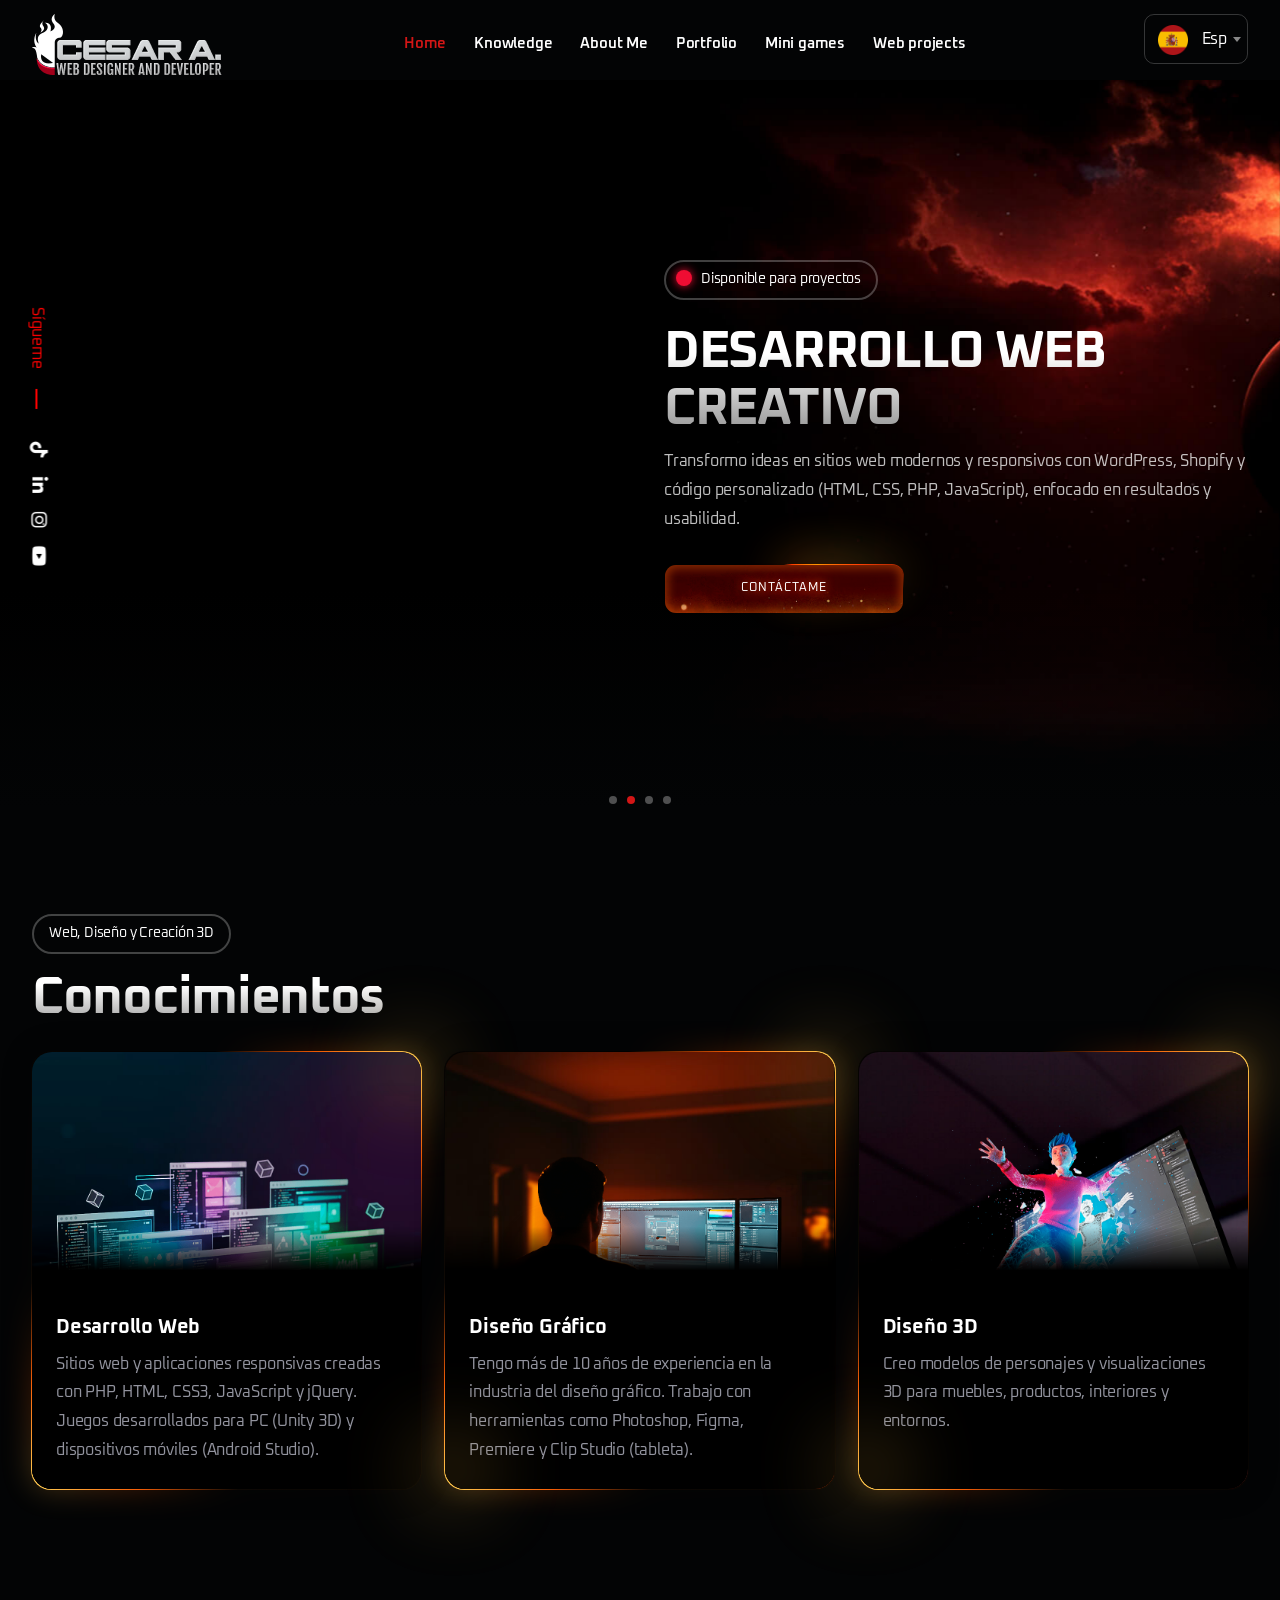
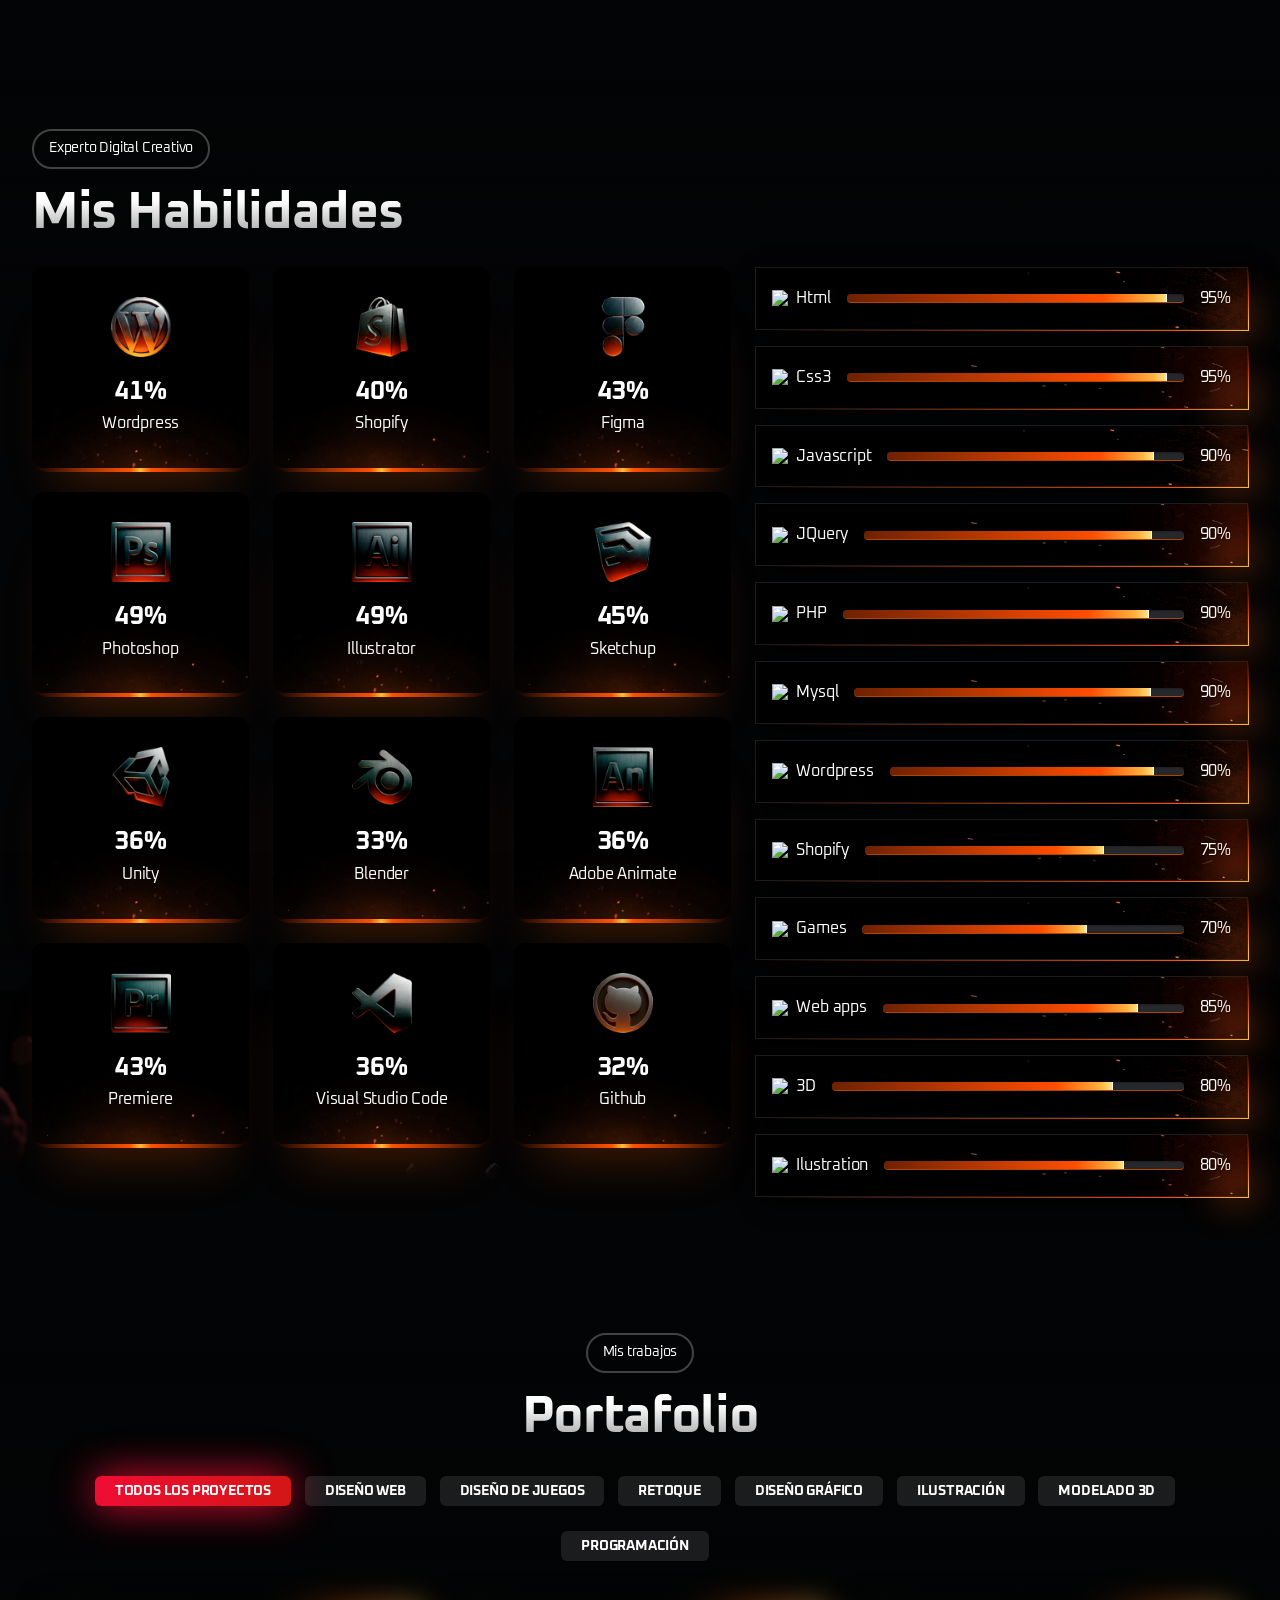
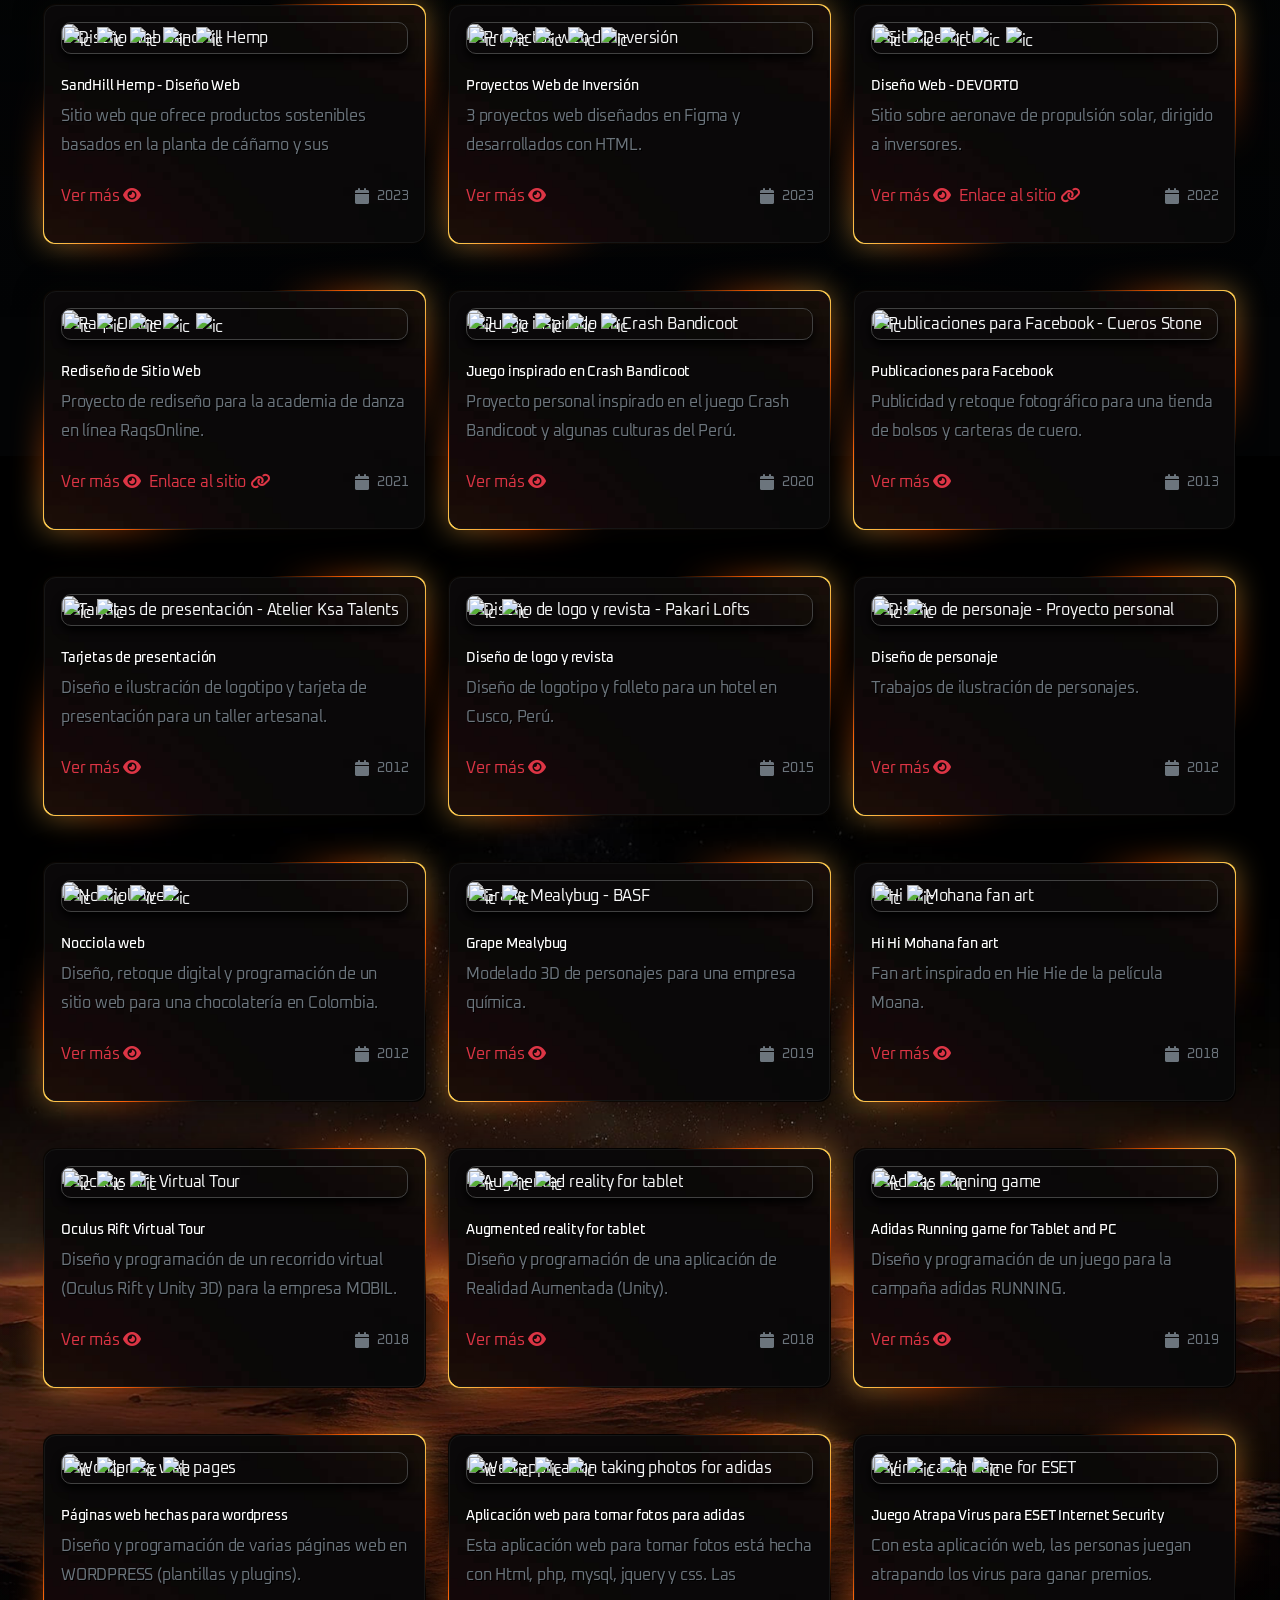
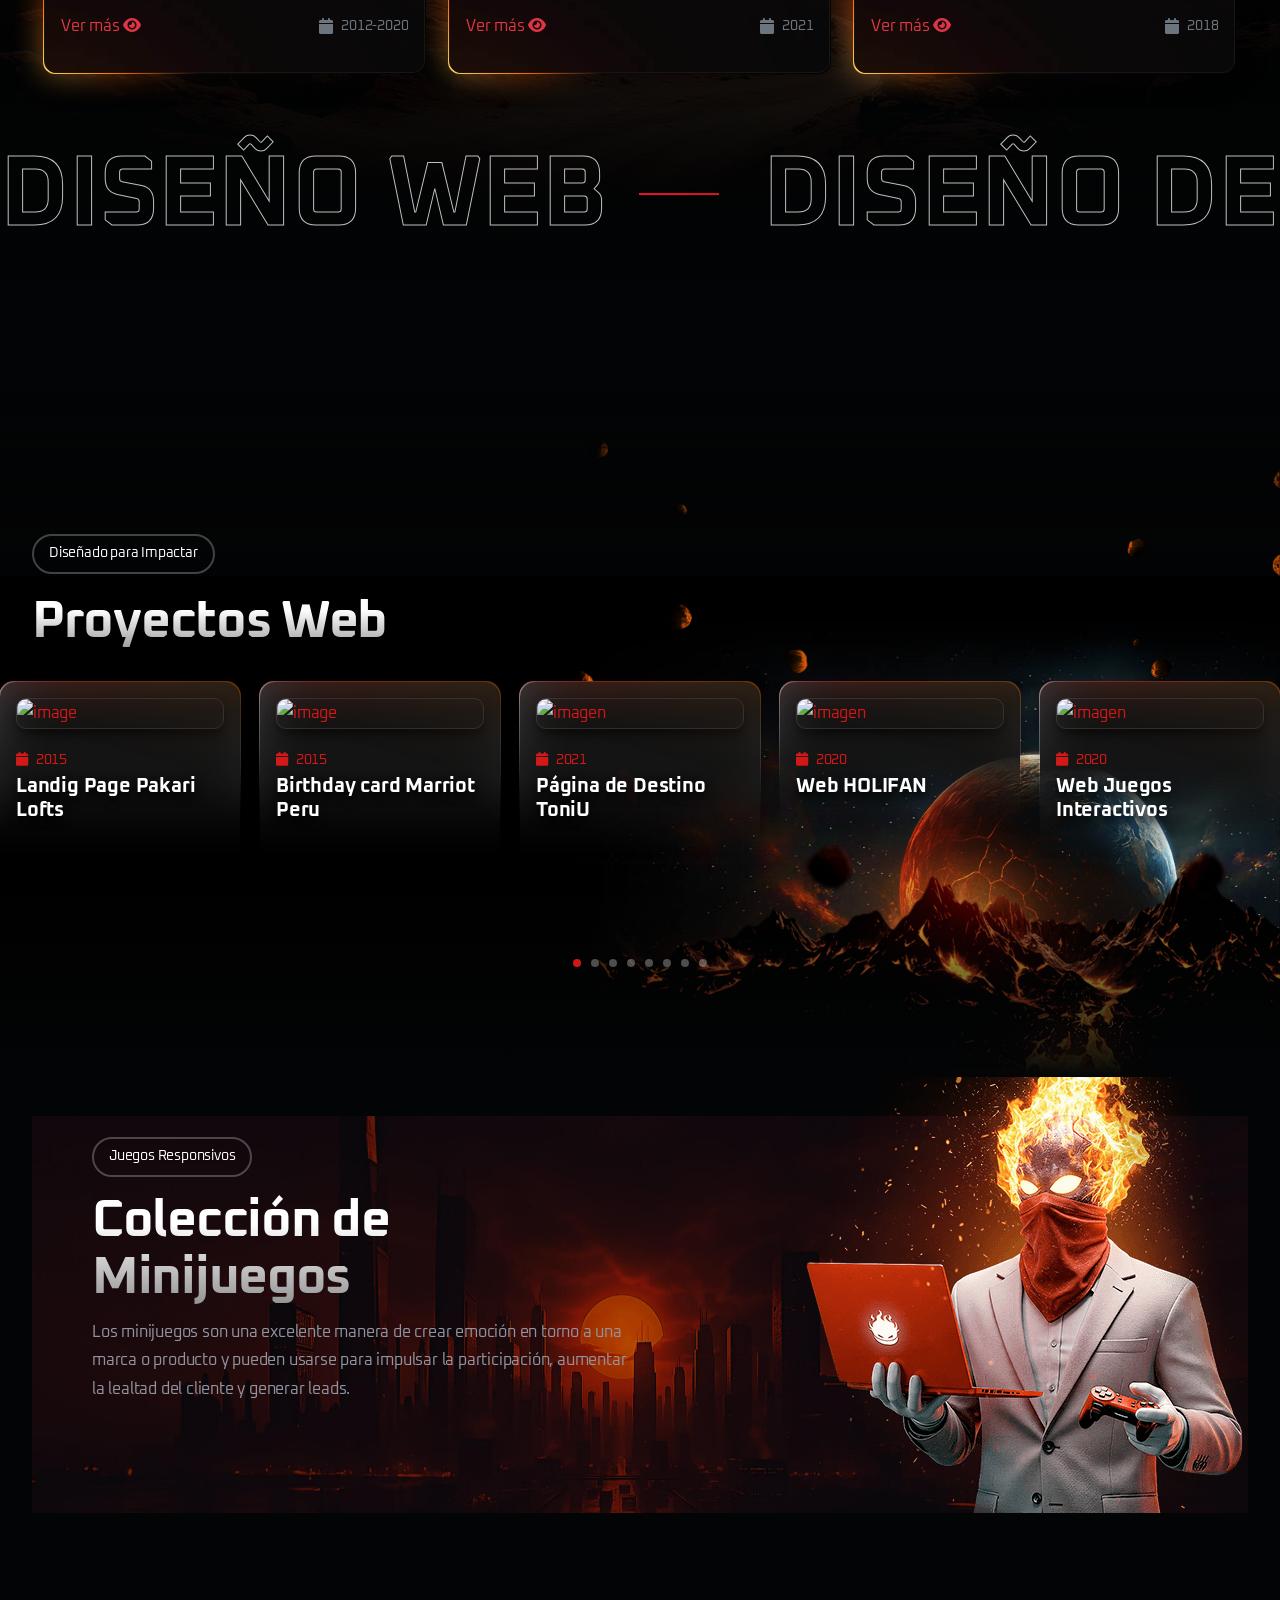
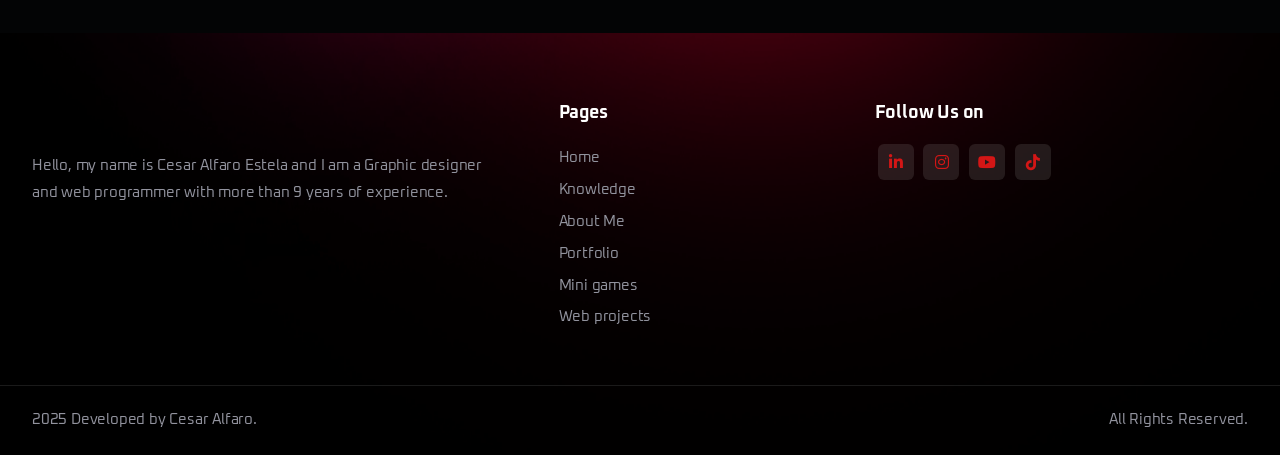
==== commit c8b294fe: "traducción 2" ====
--- a/index-es.html
+++ b/index-es.html
@@ -1517,11 +1517,10 @@
 
                                 <div class="row">
                                     <div class="col-lg-6">
-                                        <div class="subtitle wow fadeInUp mb-3">Responsive games</div>
-                                        <h2 class="wow fadeInUp" data-wow-delay=".2s">Minigames Collection</h2>
-                                        <p class="wow fadeInUp">Mini games are a great way to create excitement around a
-                                            brand or product and can be used to drive engagement, increase customer
-                                            loyalty, and generate leads.</p>
+                                        <div class="subtitle wow fadeInUp mb-3">Juegos Responsivos</div>
+                                        <h2 class="wow fadeInUp" data-wow-delay=".2s">Colección de Minijuegos</h2>
+                                        <p class="wow fadeInUp">Los minijuegos son una excelente manera de crear emoción en torno a una
+                                            marca o producto y pueden usarse para impulsar la participación, aumentar la lealtad del cliente y generar leads.</p>
 
                                         <div class="row g-3 mb-sm-20">
 
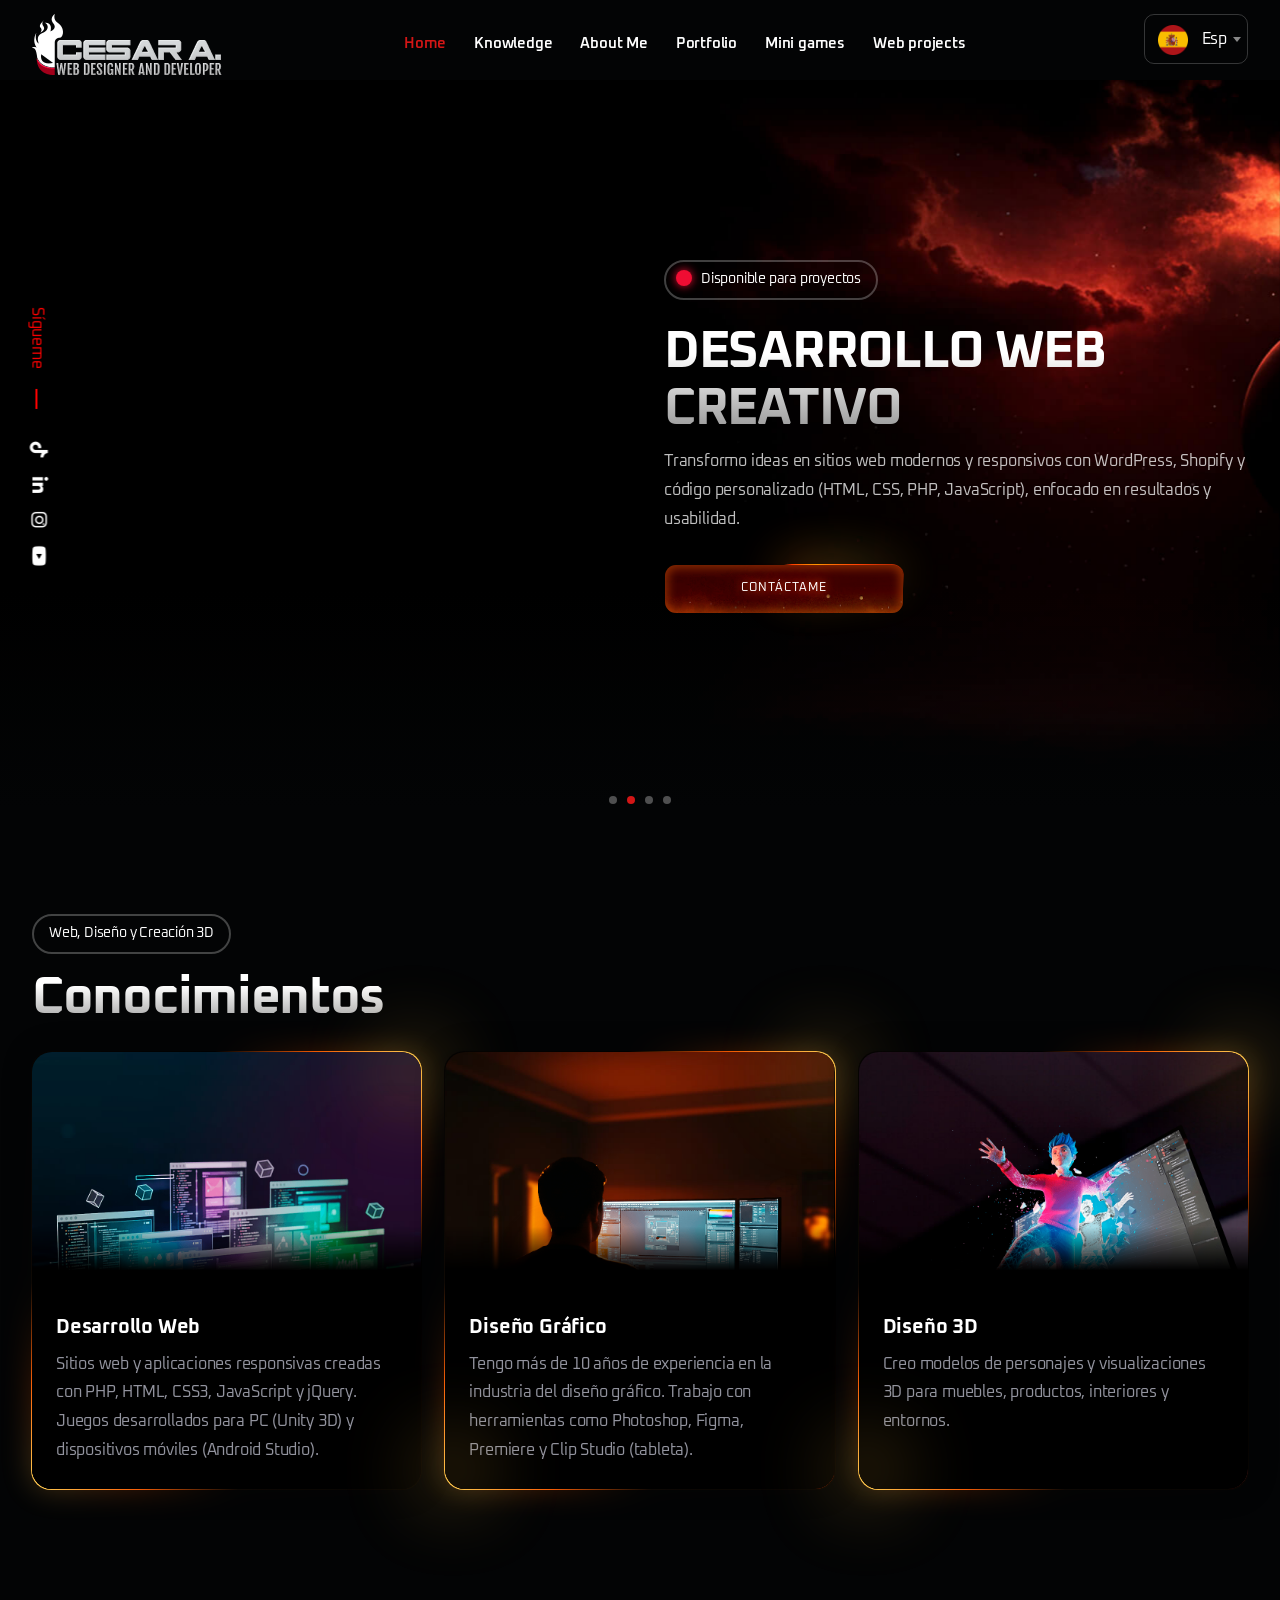
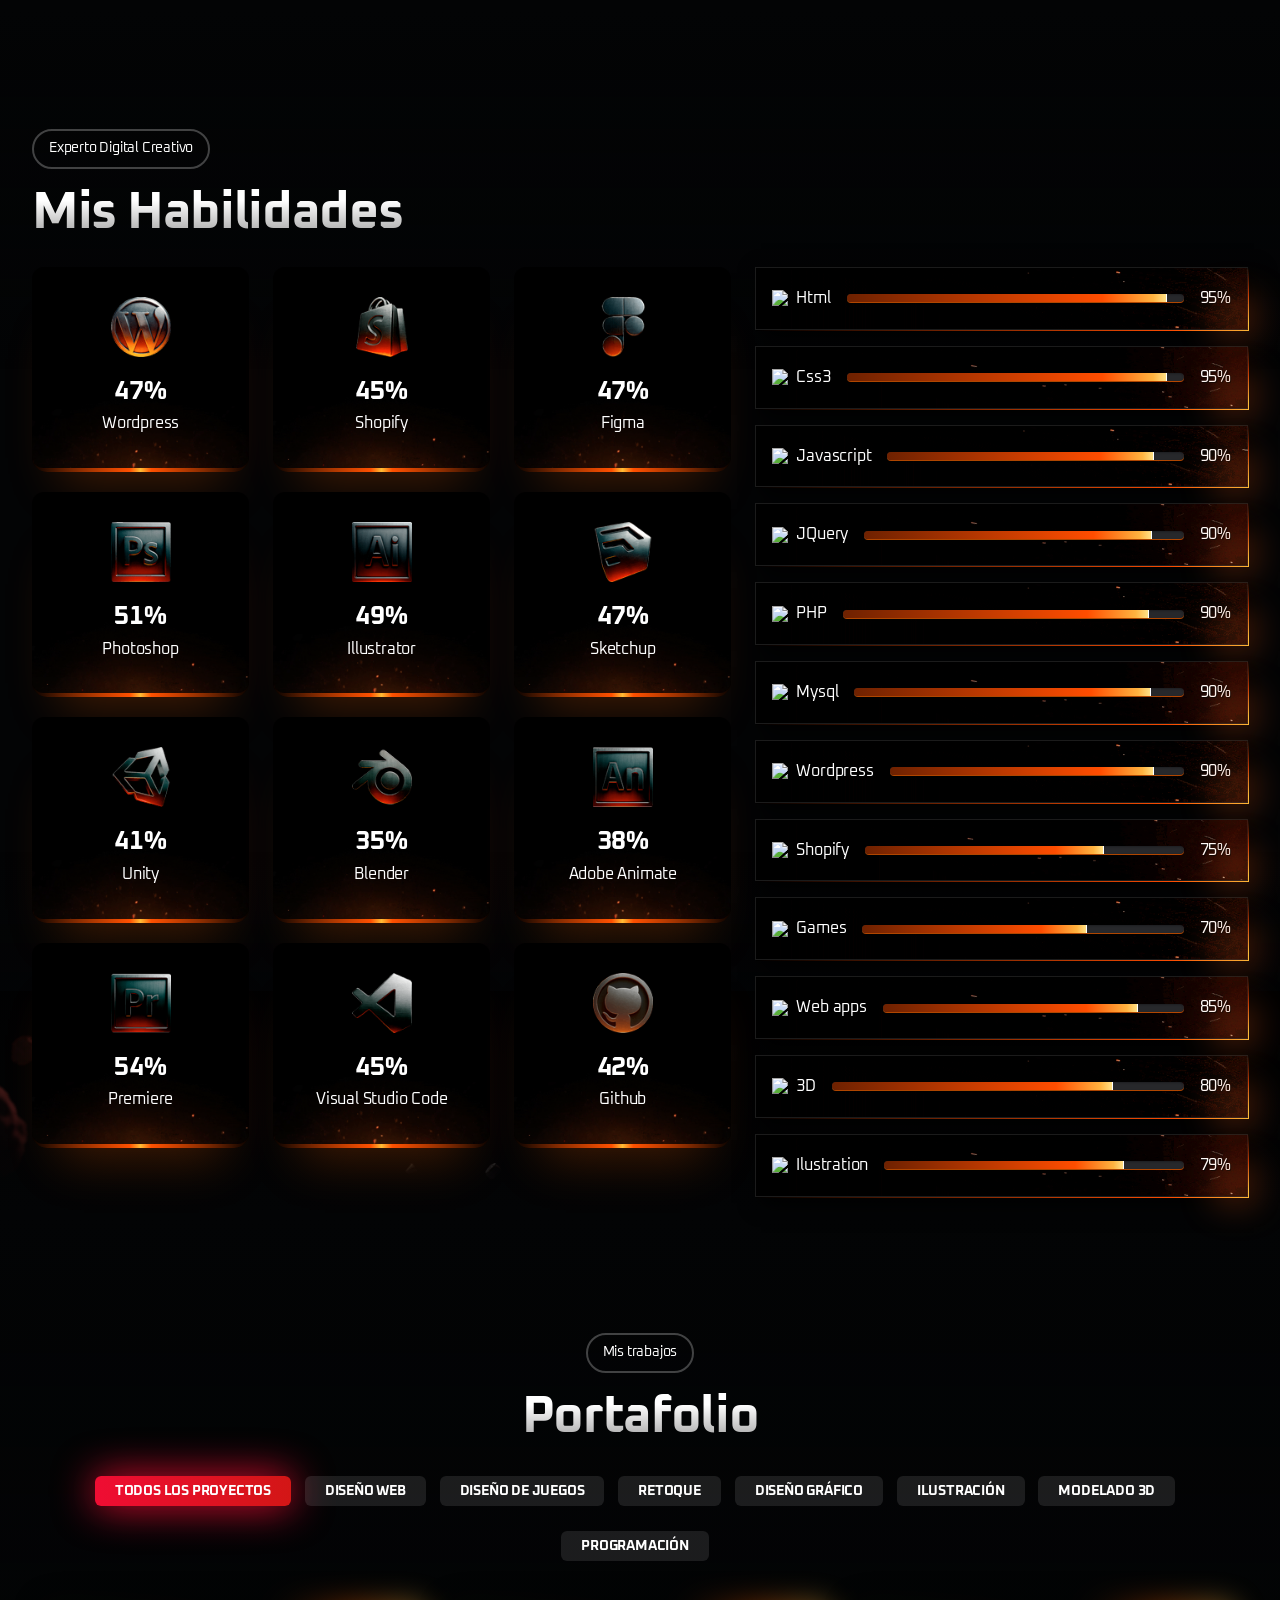
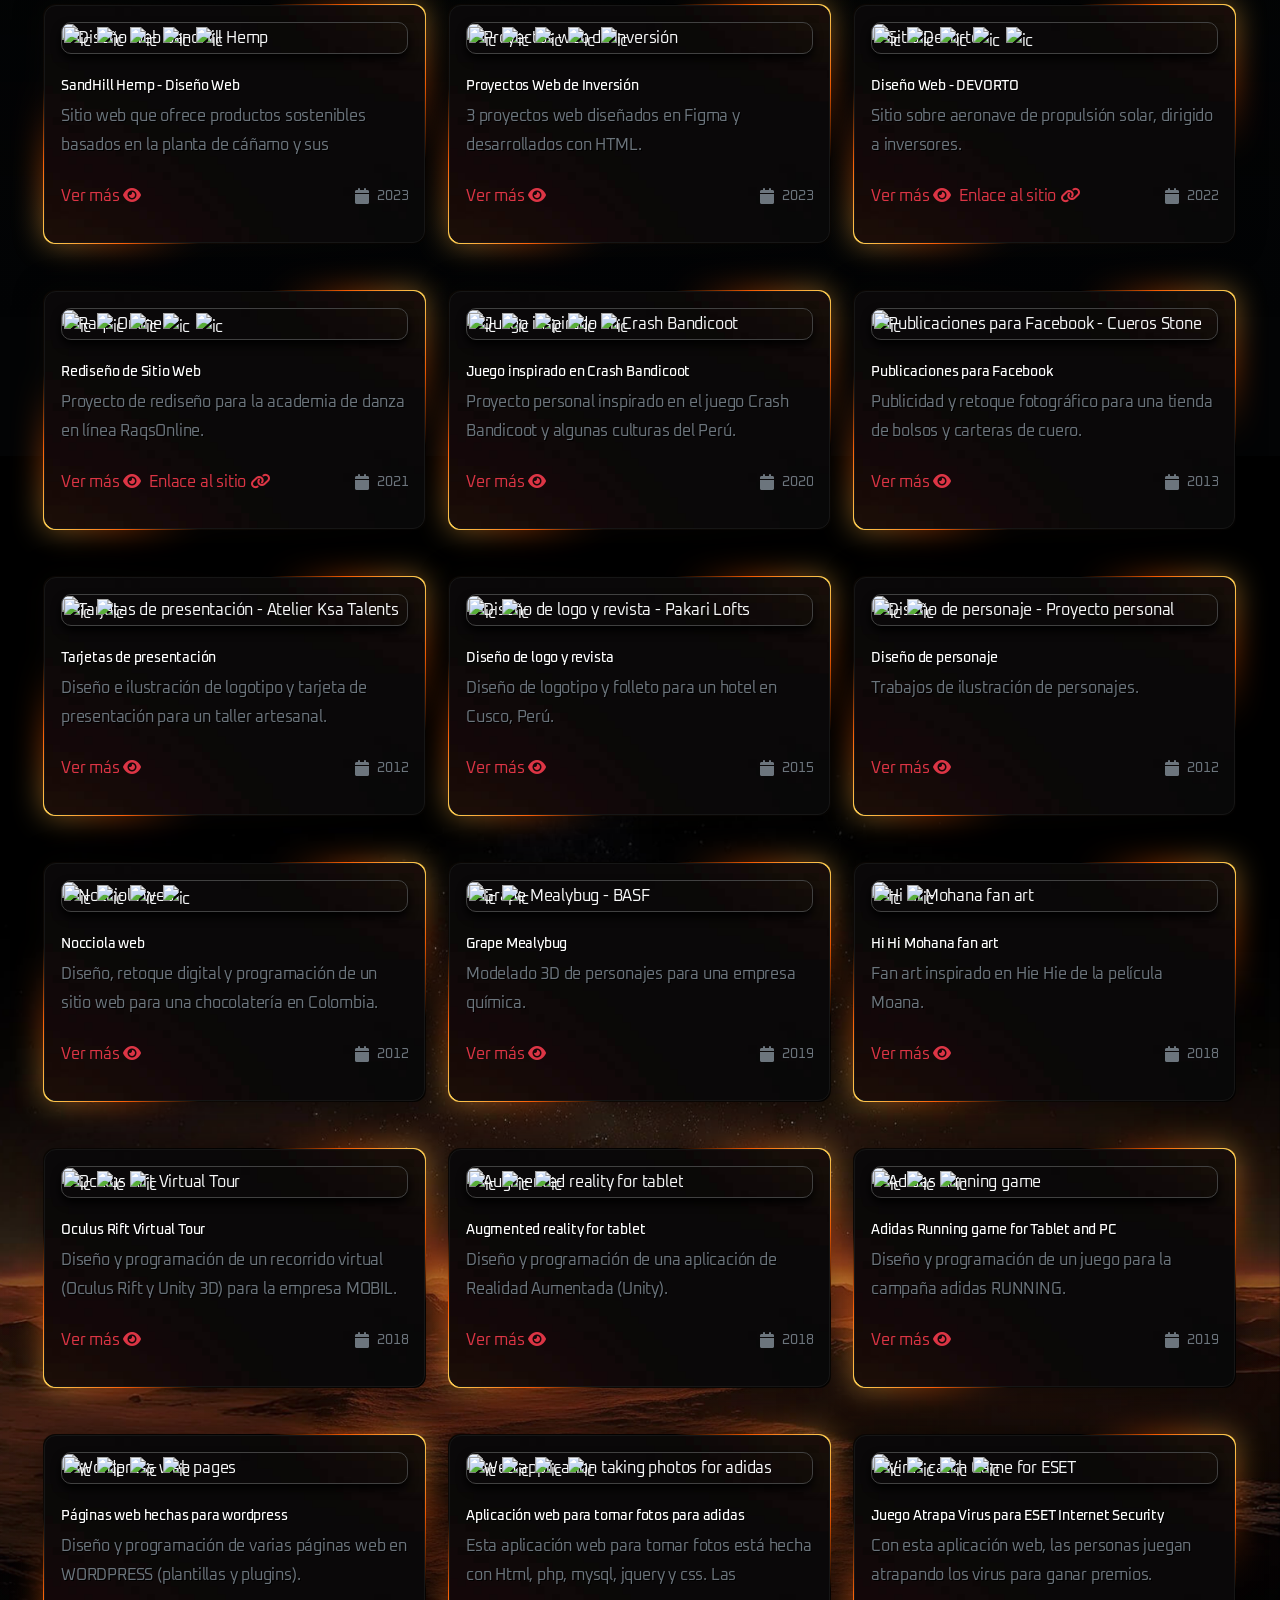
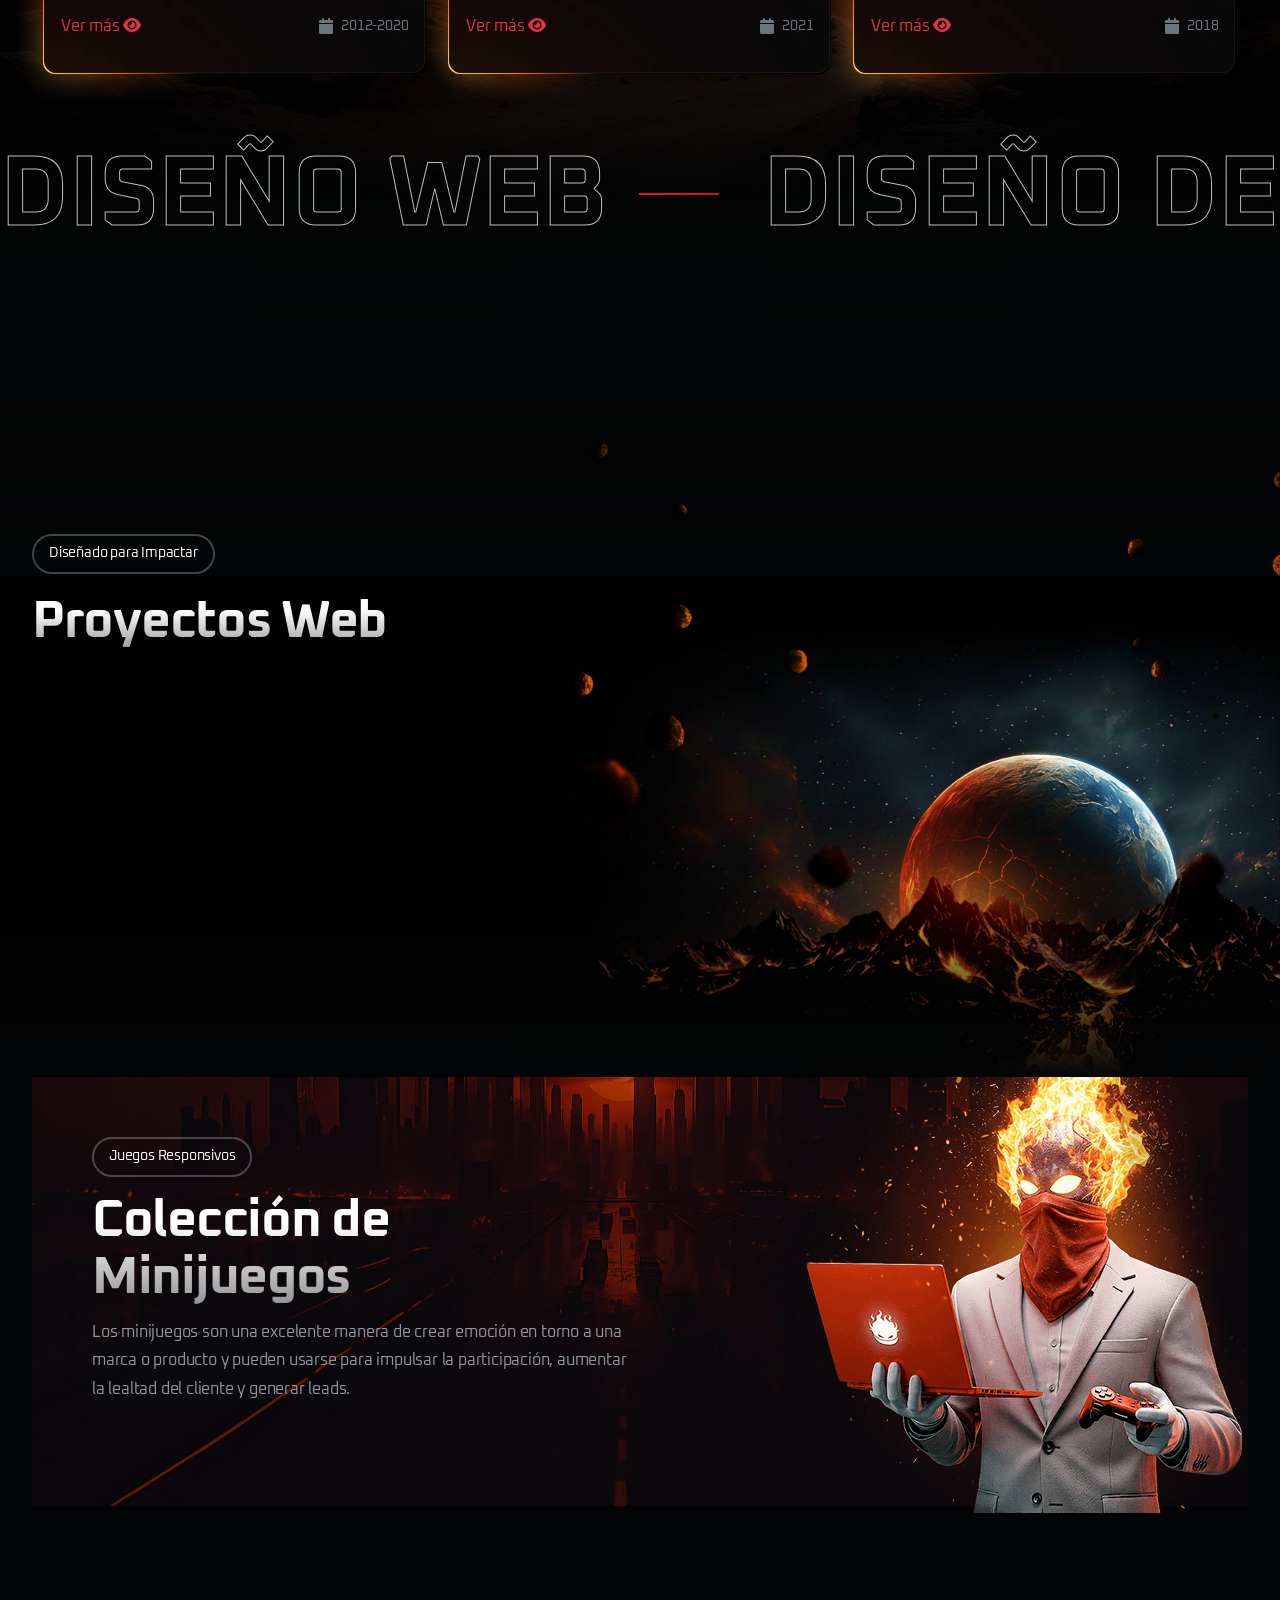
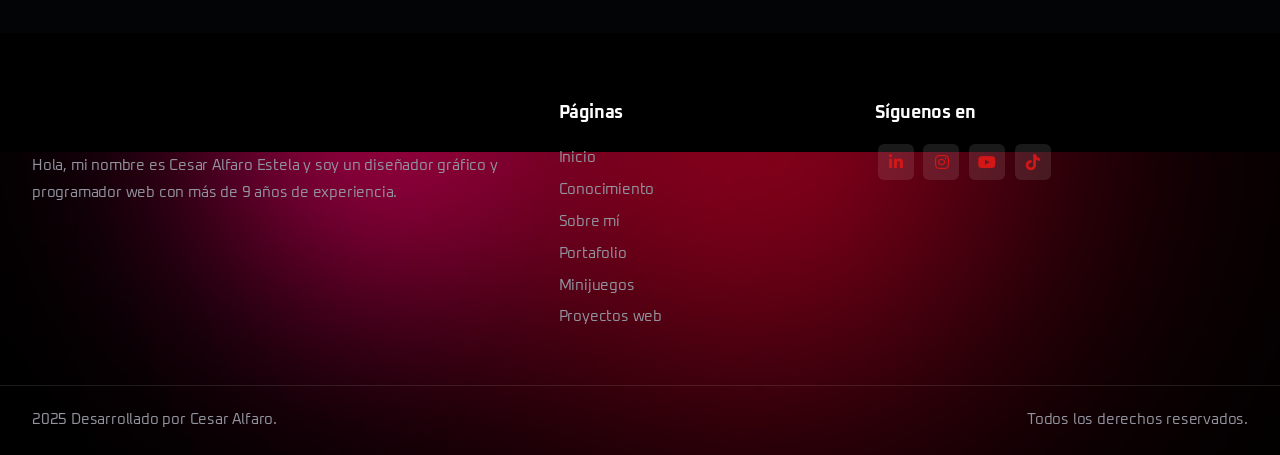
==== commit 0f02d3ab: "casi ultimos cambios" ====
--- a/index-es.html
+++ b/index-es.html
@@ -1573,55 +1573,54 @@
         <footer class="jarallax">
             <img src="images/4.webp" class="jarallax-img" alt="">
             <div class="container">
-                <div class="row gx-5">
-                    <div class="col-lg-5">
-                        <img src="https://i.imgur.com/z1sJoEY.png" alt="">
-                        <div class="spacer-20"></div>
-                        <p>Hello, my name is Cesar Alfaro Estela and I am a Graphic designer and web programmer with
-                            more than 9 years of experience.</p>
-                    </div>
-                    <div class="col-lg-3">
-                        <div class="widget">
-                            <h5>Pages</h5>
-                            <ul>
-                                <li><a class="menu-item" href="#home">Home</a></li>
-                                <li><a class="menu-item" href="#knowledge">Knowledge</a></li>
-                                <li><a class="menu-item" href="#skills">About Me</a></li>
-                                <li><a class="menu-item" href="#portfolio">Portfolio</a></li>
-                                <li><a class="menu-item" href="#games">Mini games</a></li>
-                                <li><a class="menu-item" href="#web-projects">Web projects</a></li>
-                            </ul>
-                        </div>
-                    </div>
-                    <div class="col-lg-4">
-
-                        <div class="widget">
-                            <h5>Follow Us on</h5>
-                            <div class="social-icons">
-                                <a href="https://www.linkedin.com/in/cesar-alfaro-a2465a14a/"><i
-                                        class="fa-brands fa-linkedin-in"></i></a>
-                                <a href="https://www.instagram.com/disegraf86/"><i
-                                        class="fa-brands fa-instagram"></i></a>
-                                <a href="https://www.youtube.com/channel/UCflFFQ3roEryjBV-Iv7vw9w"><i
-                                        class="fa-brands fa-youtube"></i></a>
-                                <a href="https://www.tiktok.com/@cesaralfaro2?lang=en"><i
-                                        class="fa-brands fa-tiktok"></i></a>
-                            </div>
-                        </div>
-                    </div>
-                </div>
+            <div class="row gx-5">
+                <div class="col-lg-5">
+                <img src="https://i.imgur.com/z1sJoEY.png" alt="">
+                <div class="spacer-20"></div>
+                <p>Hola, mi nombre es Cesar Alfaro Estela y soy un diseñador gráfico y programador web con más de 9 años de experiencia.</p>
+                </div>
+                <div class="col-lg-3">
+                <div class="widget">
+                    <h5>Páginas</h5>
+                    <ul>
+                    <li><a class="menu-item" href="#home">Inicio</a></li>
+                    <li><a class="menu-item" href="#knowledge">Conocimiento</a></li>
+                    <li><a class="menu-item" href="#skills">Sobre mí</a></li>
+                    <li><a class="menu-item" href="#portfolio">Portafolio</a></li>
+                    <li><a class="menu-item" href="#games">Minijuegos</a></li>
+                    <li><a class="menu-item" href="#web-projects">Proyectos web</a></li>
+                    </ul>
+                </div>
+                </div>
+                <div class="col-lg-4">
+
+                <div class="widget">
+                    <h5>Síguenos en</h5>
+                    <div class="social-icons">
+                    <a href="https://www.linkedin.com/in/cesar-alfaro-a2465a14a/"><i
+                        class="fa-brands fa-linkedin-in"></i></a>
+                    <a href="https://www.instagram.com/disegraf86/"><i
+                        class="fa-brands fa-instagram"></i></a>
+                    <a href="https://www.youtube.com/channel/UCflFFQ3roEryjBV-Iv7vw9w"><i
+                        class="fa-brands fa-youtube"></i></a>
+                    <a href="https://www.tiktok.com/@cesaralfaro2?lang=en"><i
+                        class="fa-brands fa-tiktok"></i></a>
+                    </div>
+                </div>
+                </div>
+            </div>
             </div>
             <div class="subfooter">
-                <div class="container">
-                    <div class="row">
-                        <div class="col-lg-6 col-sm-6">
-                            2025 Developed by Cesar Alfaro.
-                        </div>
-                        <div class="col-lg-6 col-sm-6 text-lg-end text-sm-start">
-                            All Rights Reserved.
-                        </div>
-                    </div>
-                </div>
+            <div class="container">
+                <div class="row">
+                <div class="col-lg-6 col-sm-6">
+                    2025 Desarrollado por Cesar Alfaro.
+                </div>
+                <div class="col-lg-6 col-sm-6 text-lg-end text-sm-start">
+                    Todos los derechos reservados.
+                </div>
+                </div>
+            </div>
             </div>
         </footer>
         <!-- footer close -->
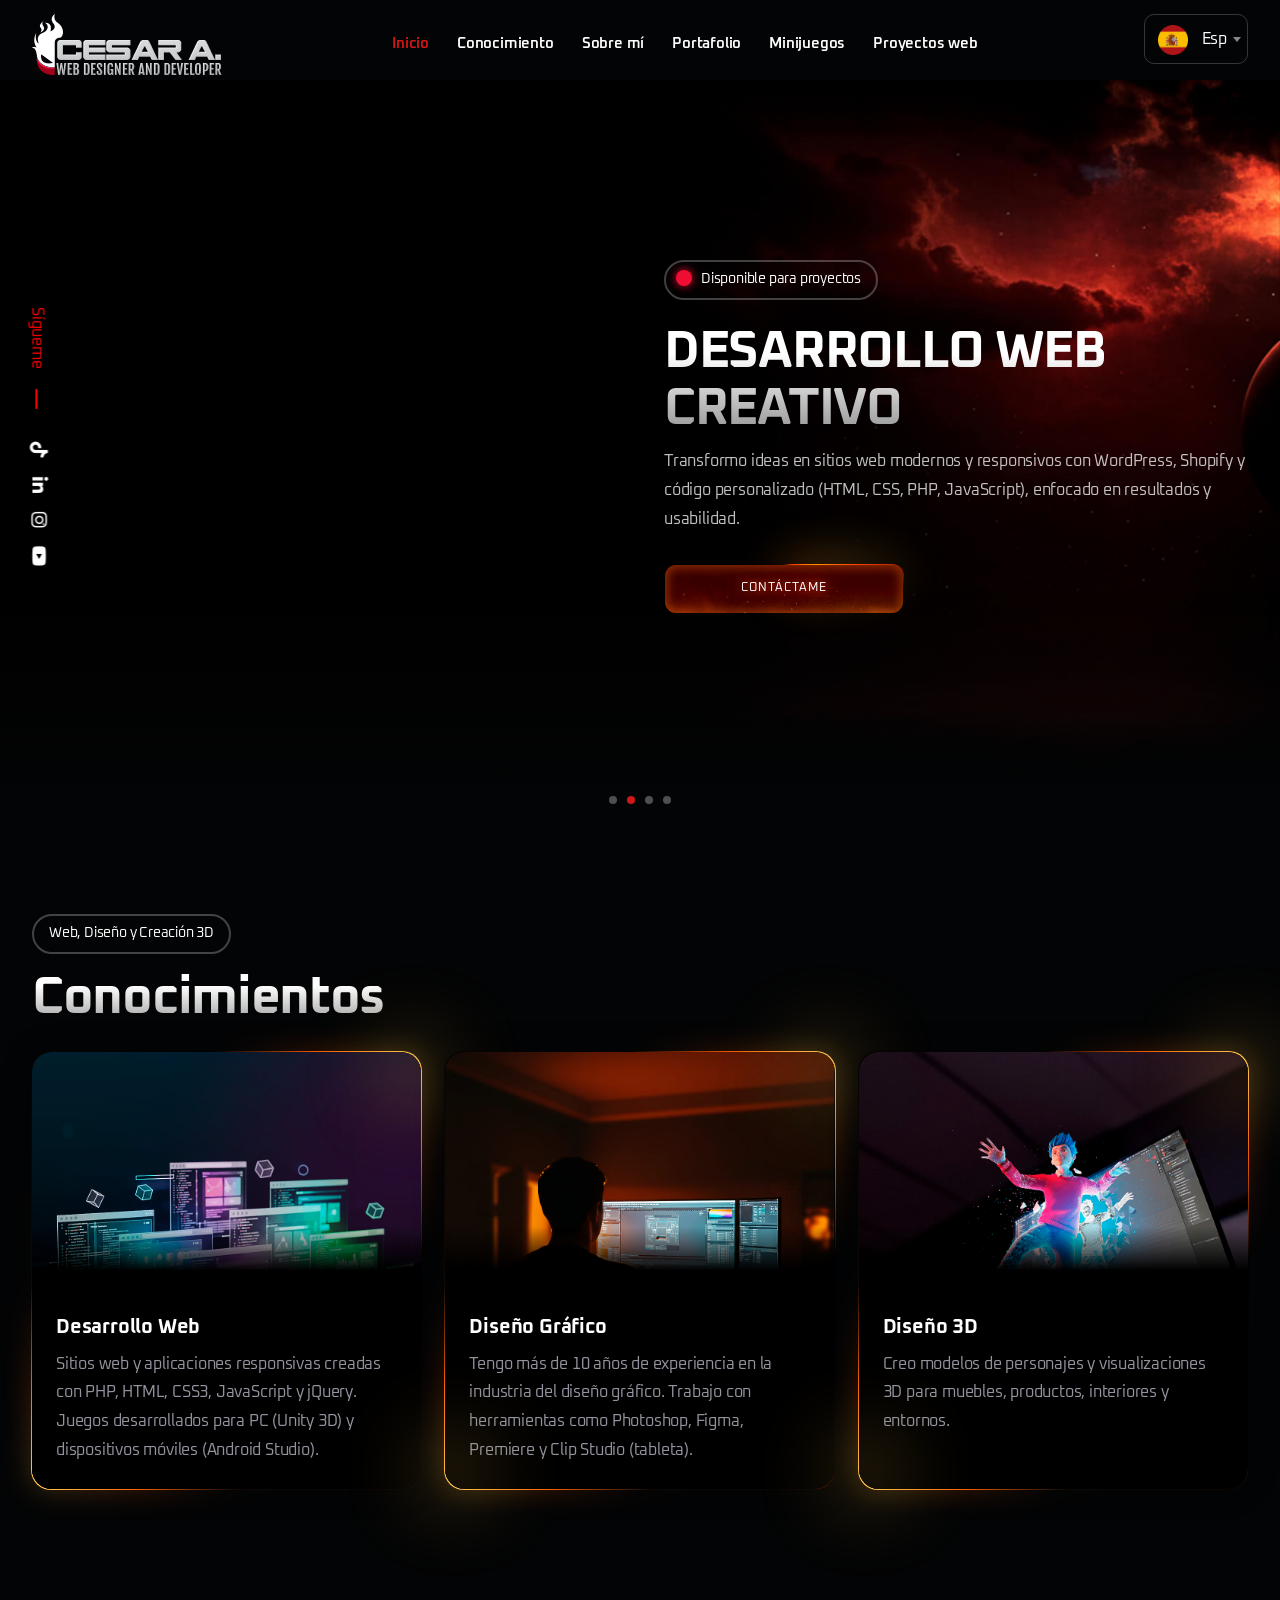
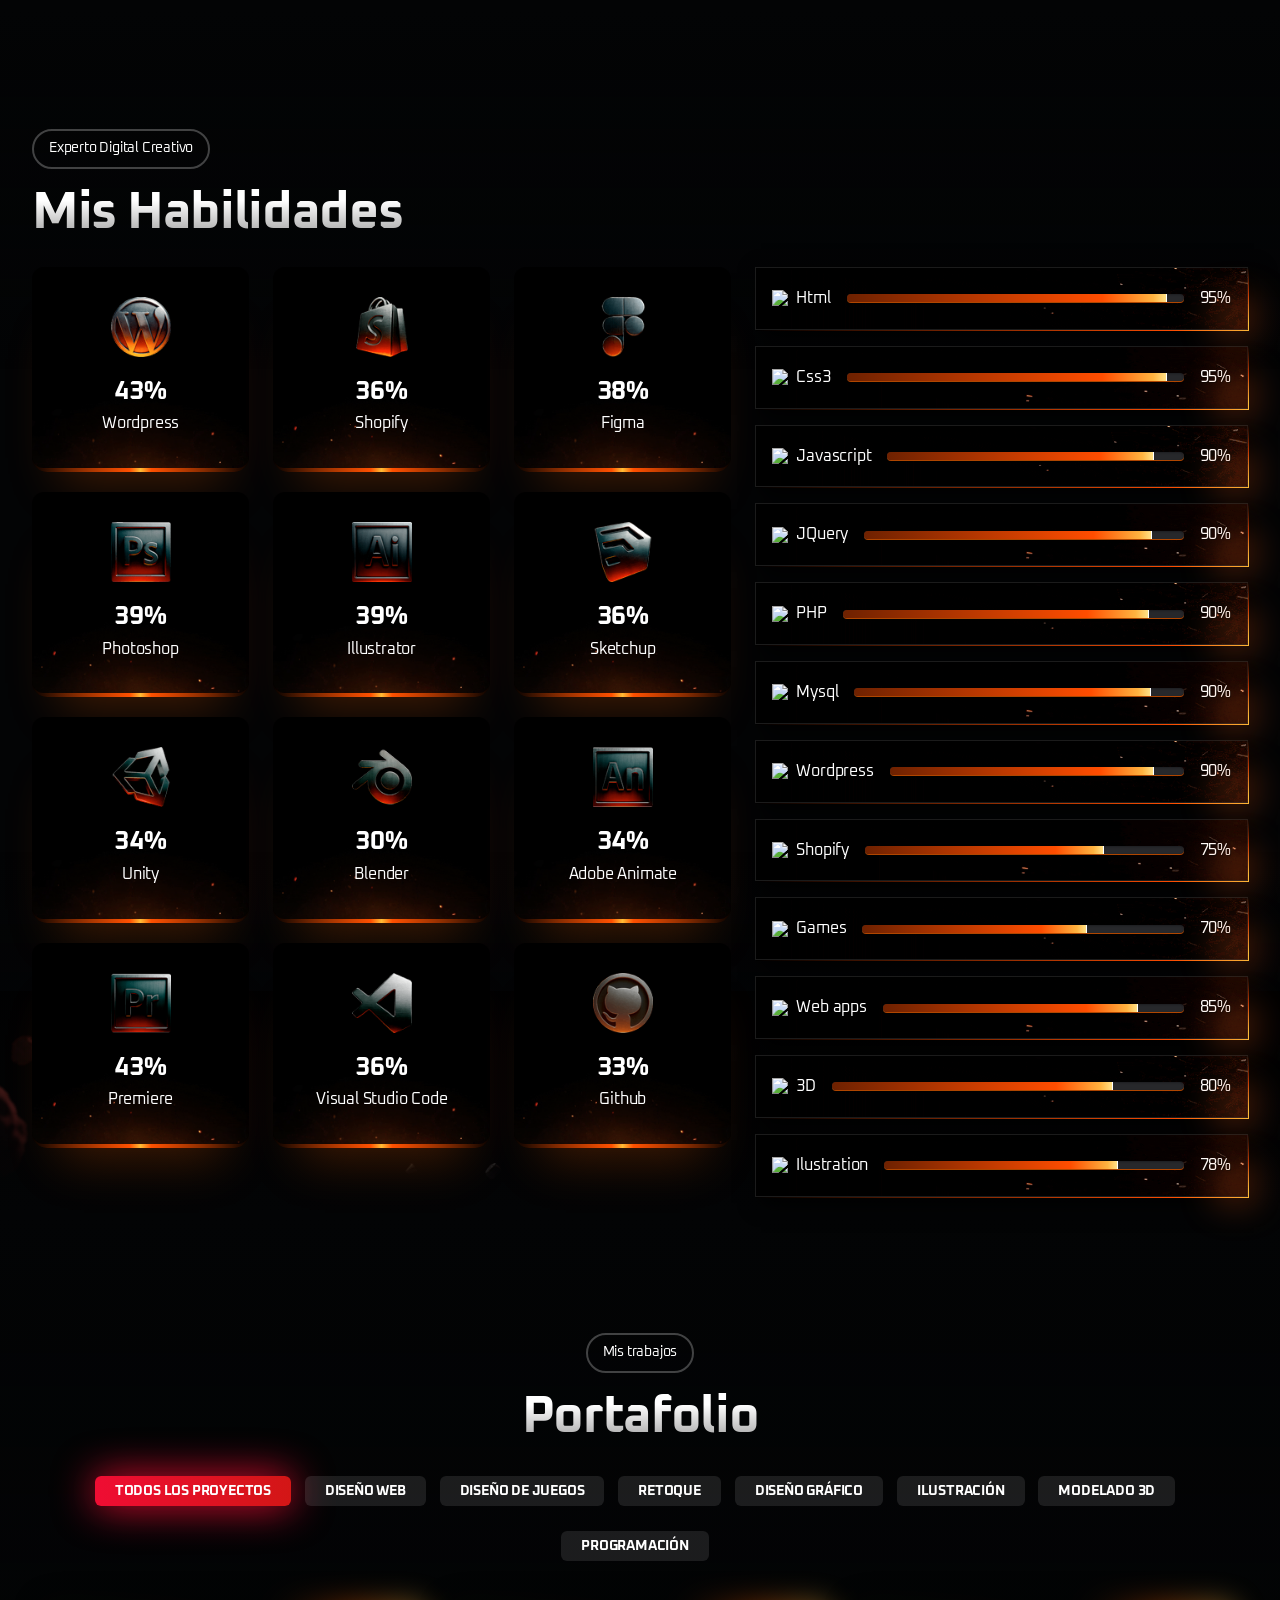
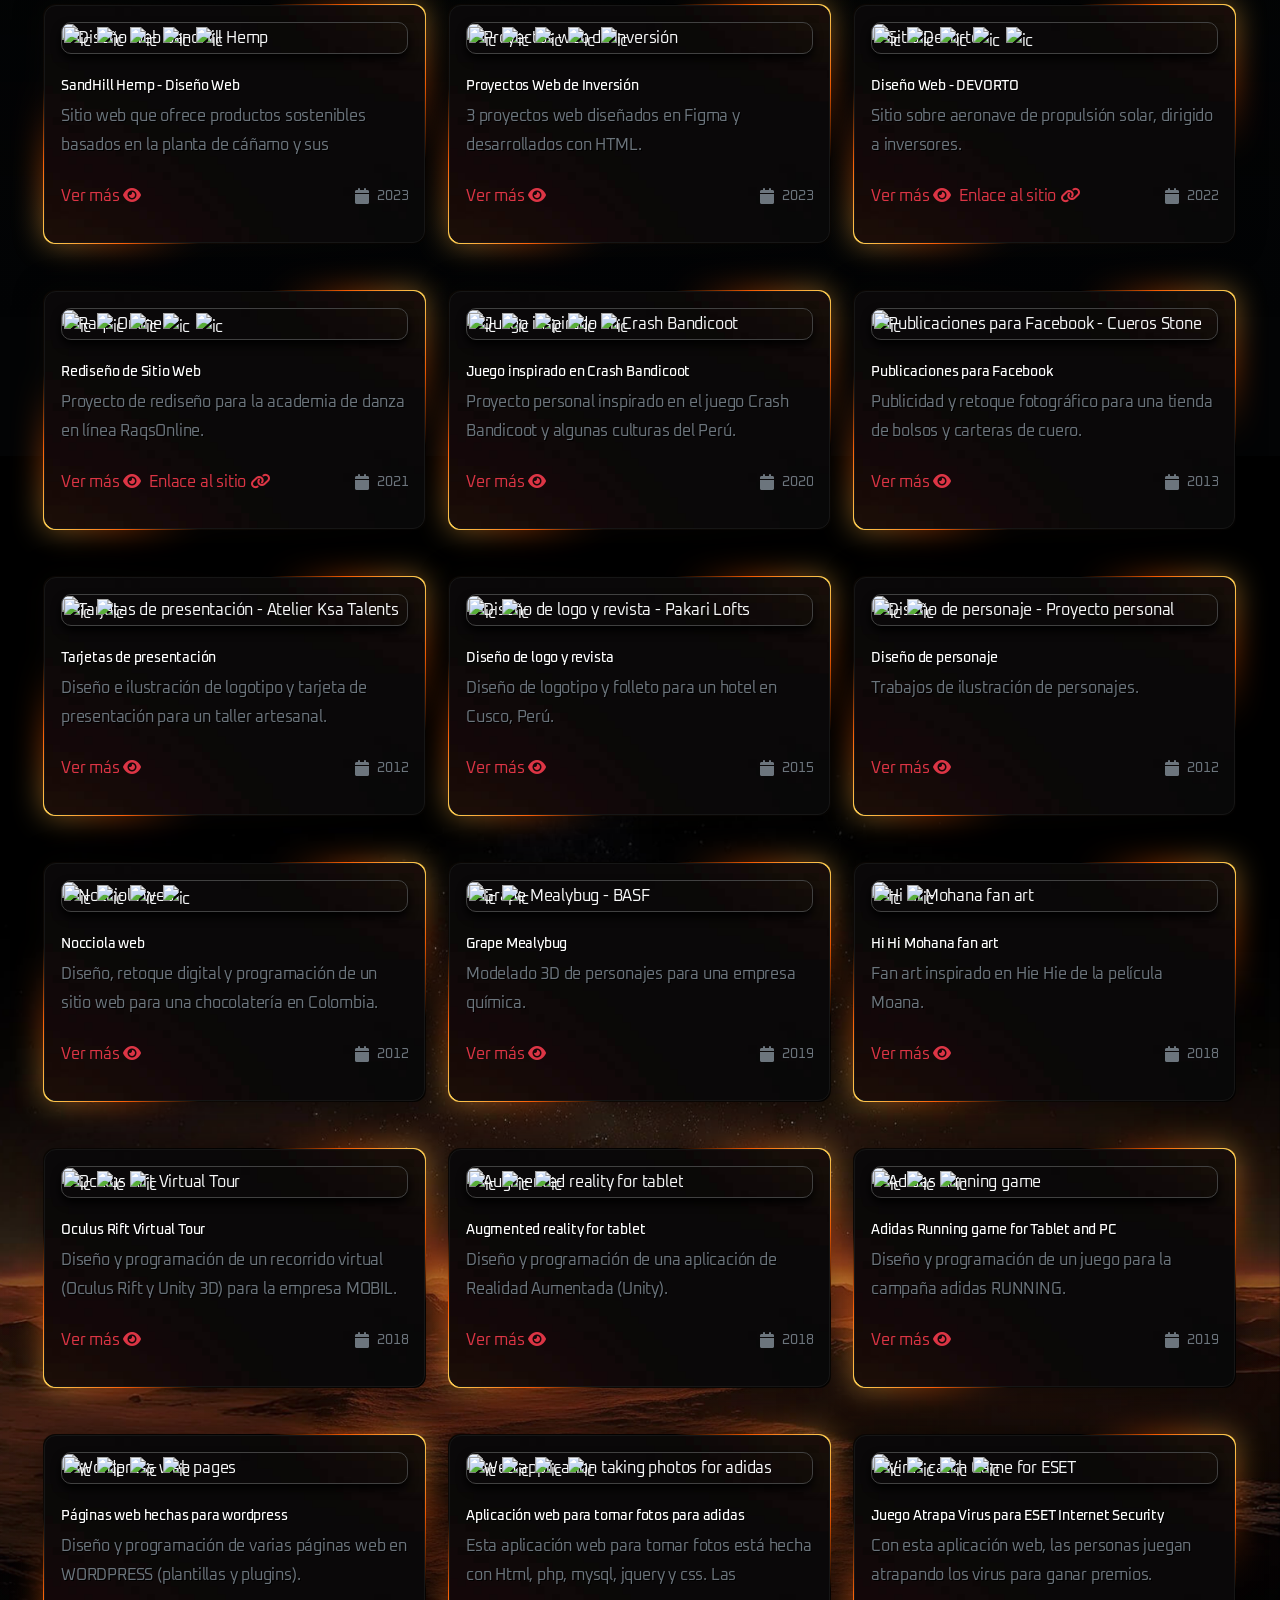
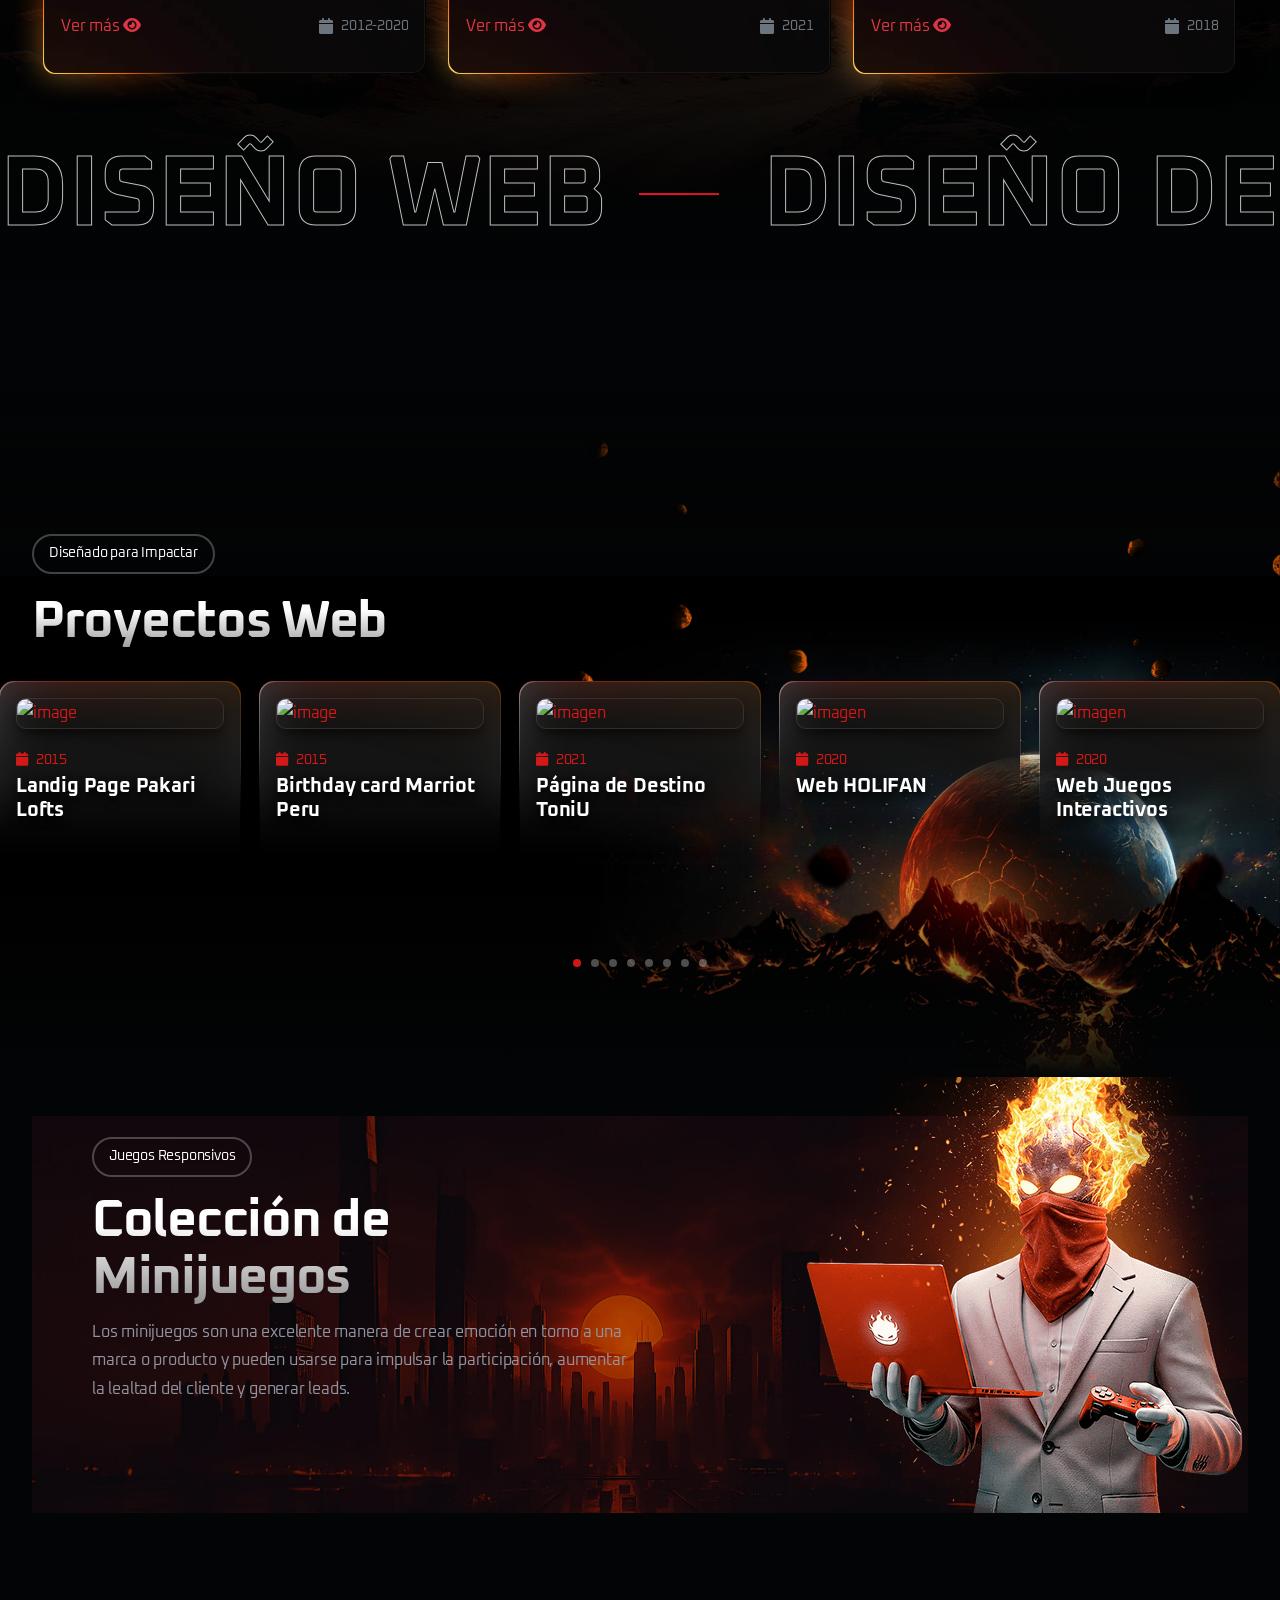
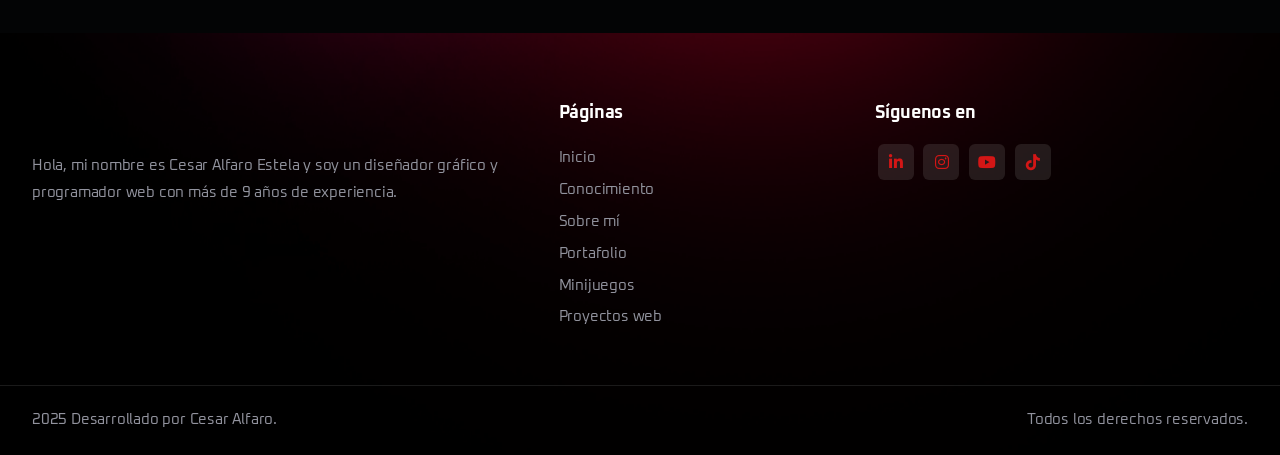
==== commit c2e86315: "Penultimo cambio" ====
--- a/index-es.html
+++ b/index-es.html
@@ -66,12 +66,12 @@
                             </div>
                             <div class="de-flex-col header-col-mid">
                                 <ul id="mainmenu">
-                                    <li><a class="menu-item" href="#home">Home</a></li>
-                                    <li><a class="menu-item" href="#knowledge">Knowledge</a></li>
-                                    <li><a class="menu-item" href="#skills">About Me</a></li>
-                                    <li><a class="menu-item" href="#portfolio">Portfolio</a></li>
-                                    <li><a class="menu-item" href="#games">Mini games</a></li>
-                                    <li><a class="menu-item" href="#web-projects">Web projects</a></li>
+                                    <li><a class="menu-item" href="#home">Inicio</a></li>
+                                    <li><a class="menu-item" href="#knowledge">Conocimiento</a></li>
+                                    <li><a class="menu-item" href="#skills">Sobre mí</a></li>
+                                    <li><a class="menu-item" href="#portfolio">Portafolio</a></li>
+                                    <li><a class="menu-item" href="#games">Minijuegos</a></li>
+                                    <li><a class="menu-item" href="#web-projects">Proyectos web</a></li>
                                 </ul>
                             </div>
                             <div class="de-flex-col">
@@ -1627,7 +1627,7 @@
     </div>
 
     <div id="buy-now" class="show-on-scroll">
-        <a class="btn-buy" href="https://cesarwebdeveloper.com/"> Live projects <i
+        <a class="btn-buy" href="https://cesarwebdeveloper.com/"> Proyectos en vivo <i
                 class="fa-regular fa-rectangle-list ms-1"></i>
     </div>
     <!-- Javascript Files
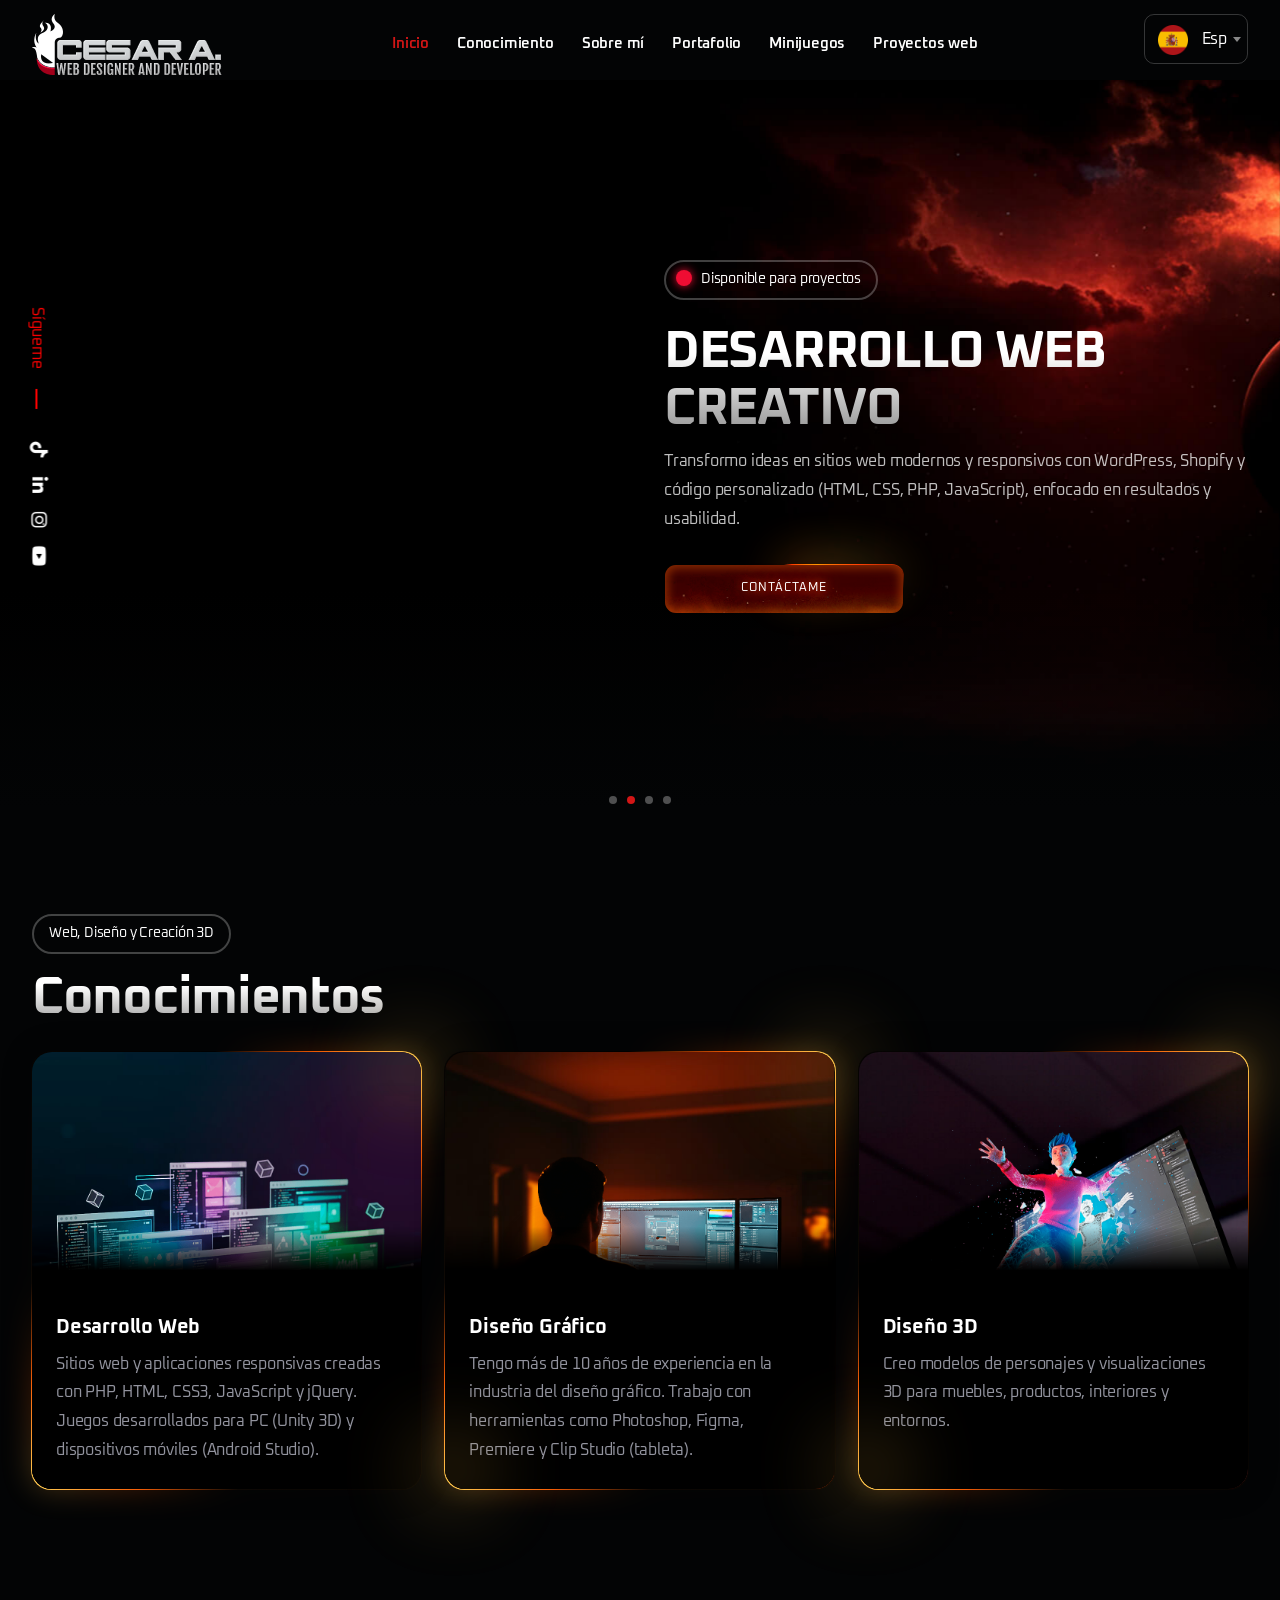
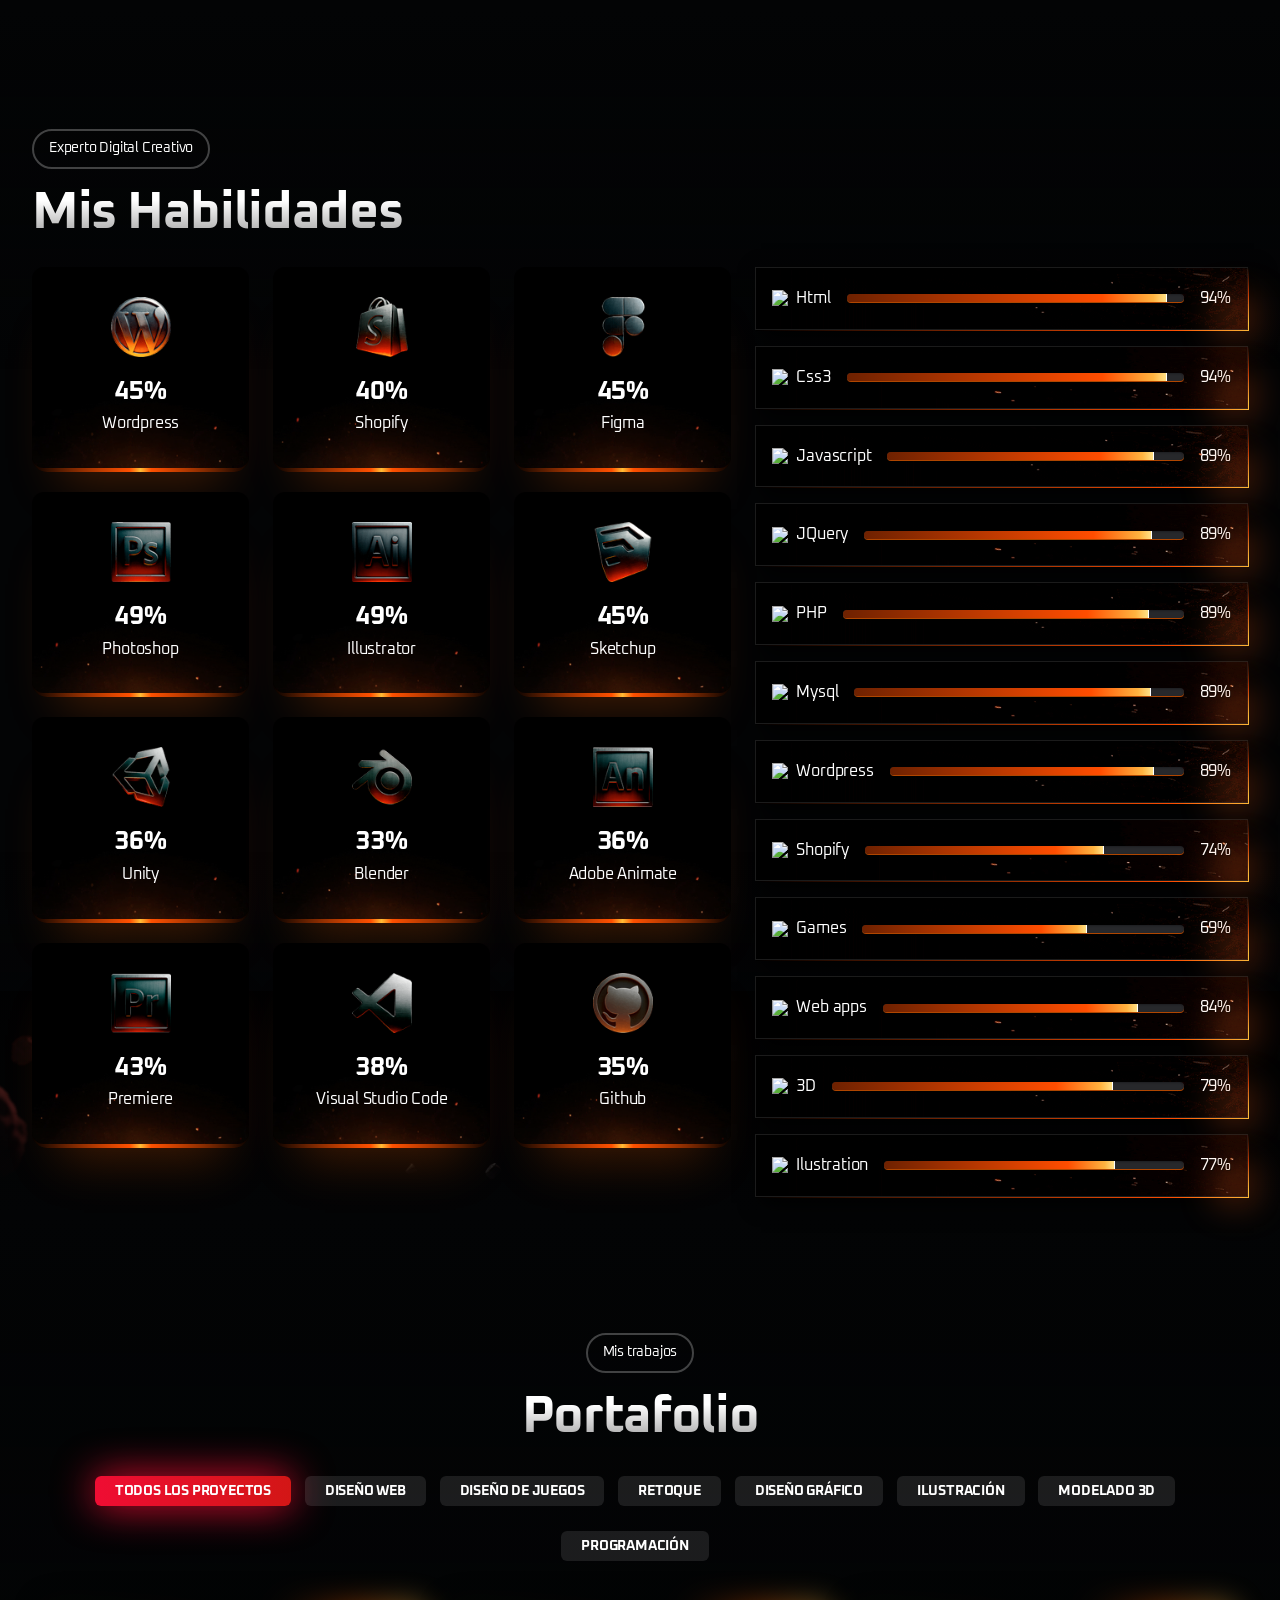
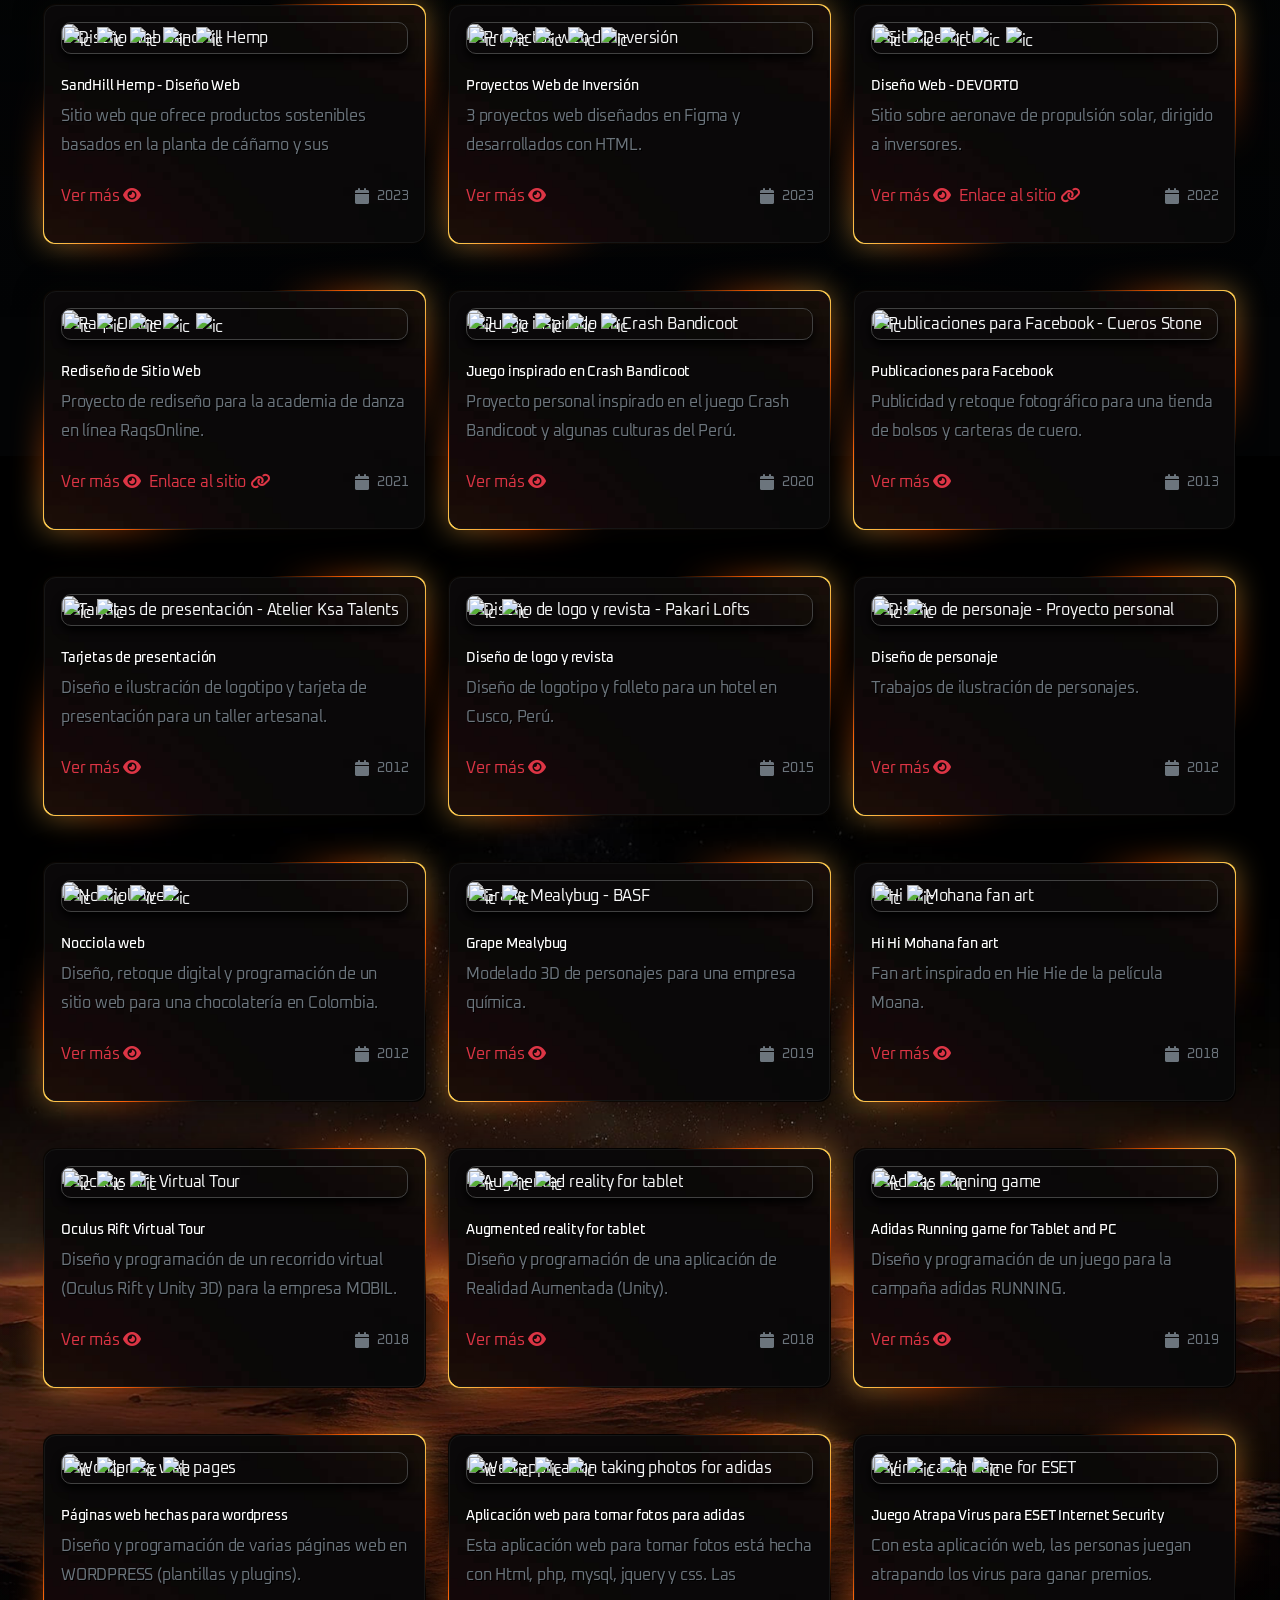
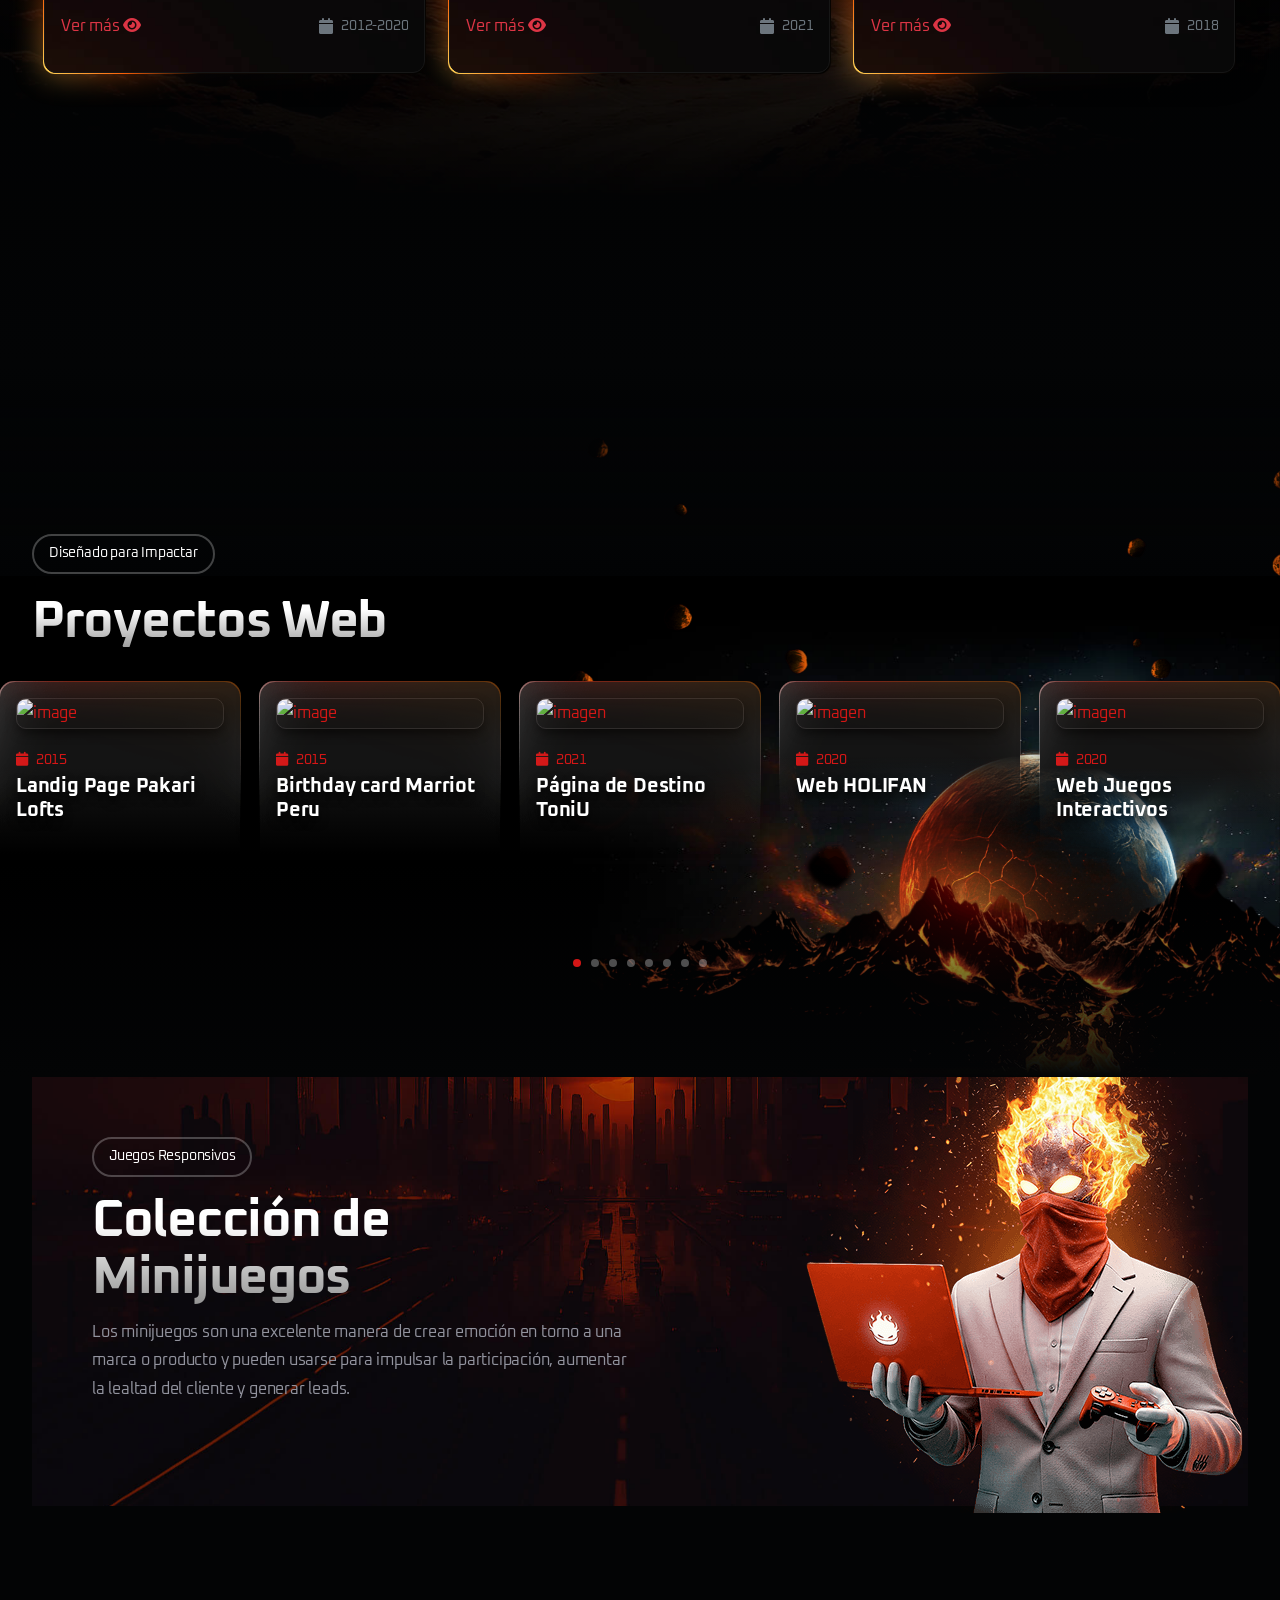
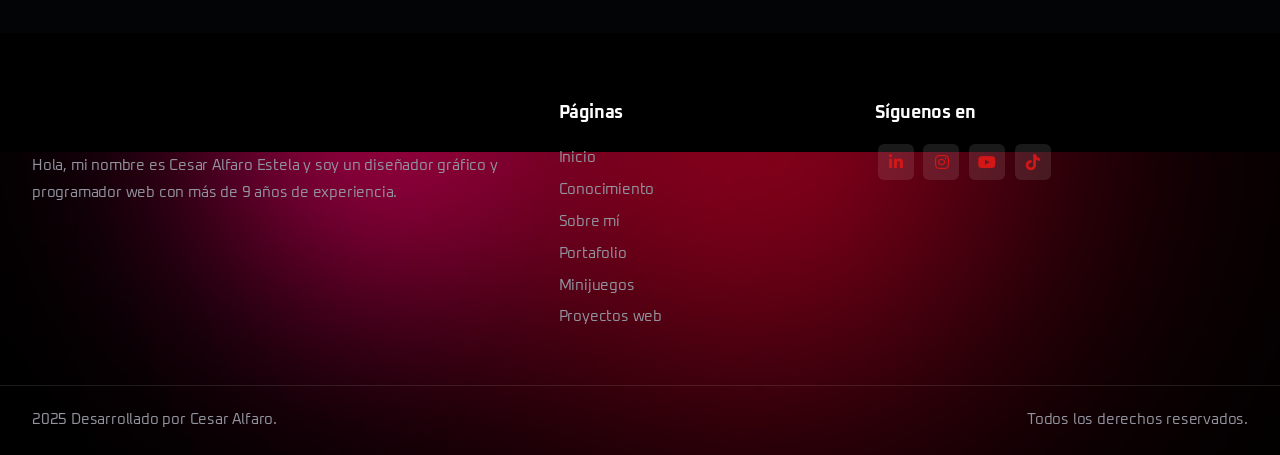
==== commit 365d7f2e: "Corrections" ====
--- a/index-es.html
+++ b/index-es.html
@@ -13,11 +13,37 @@
     <!-- favicons
     ================================================== -->
 
+    <title>Cesar Alfaro Diseñador y Desarrollador Web</title>
+    <meta name="title" content="Cesar Alfaro Diseñador y Desarrollador Web">
+    <meta name="description"
+        content="Soy Cesar Alfaro Estela, Diseñador y Desarrollador Web con más de 10 años de experiencia creando proyectos digitales de alto impacto: desde sitios web y aplicaciones hasta experiencias inmersivas en AR y VR desarrolladas con Unity y Oculus.">
+
+    <!-- Open Graph / Facebook -->
+    <meta property="og:type" content="website">
+    <meta property="og:url" content="https://disegraf.github.io/cesar_alfaro/">
+    <meta property="og:title" content="Cesar Alfaro Diseñador y Desarrollador Web">
+    <meta property="og:description"
+        content="Soy Cesar Alfaro Estela, Diseñador y Desarrollador Web con más de 10 años de experiencia creando proyectos digitales de alto impacto: desde sitios web y aplicaciones hasta experiencias inmersivas en AR y VR desarrolladas con Unity y Oculus.">
+    <meta property="og:image" content="https://disegraf.github.io/cesar_alfaro/images/share.jpg">
+
+    <!-- Twitter -->
+    <meta property="twitter:card" content="summary_large_image">
+    <meta property="twitter:url" content="https://disegraf.github.io/cesar_alfaro/">
+    <meta property="twitter:title" content="Cesar Alfaro Diseñador y Desarrollador Web">
+    <meta property="twitter:description"
+        content="Soy Cesar Alfaro Estela, Diseñador y Desarrollador Web con más de 10 años de experiencia creando proyectos digitales de alto impacto: desde sitios web y aplicaciones hasta experiencias inmersivas en AR y VR desarrolladas con Unity y Oculus.">
+    <meta property="twitter:image" content="https://disegraf.github.io/cesar_alfaro/images/share.jpg">
+
     <meta content="text/html;charset=utf-8" http-equiv="Content-Type">
     <meta content="width=device-width, initial-scale=1.0" name="viewport">
-    <meta content="Cesar Alfaro E. - Web developer Front-end" name="description">
-    <meta content="" name="keywords">
-    <meta content="" name="author">
+    <meta
+        content="Cesar Alfaro Desarrollador Front-End y Diseñador Web especializado en diseño UI/UX, experiencias interactivas, proyectos de Realidad Aumentada y Realidad Virtual con Unity."
+        name="description">
+    <meta
+        content="diseñador web, desarrollador web, desarrollador front-end, Unity, realidad aumentada, realidad virtual, UI/UX, diseño interactivo, portfolio, oculus, cesar alfaro"
+        name="keywords">
+    <meta content="Cesar Alfaro" name="author">
+
     <!-- CSS Files
     ================================================== -->
     <link href="css/bootstrap.min.css" rel="stylesheet" type="text/css" id="bootstrap">
@@ -750,7 +776,8 @@
                                     </div>
                                     <div class="card-body pt-2 pb-3">
                                         <h6 class="card-title mb-2 fw-semibold">Proyectos Web de Inversión</h6>
-                                        <p class="text-muted mb-1">3 proyectos web diseñados en Figma y desarrollados con
+                                        <p class="text-muted mb-1">3 proyectos web diseñados en Figma y desarrollados
+                                            con
                                             HTML.</p>
                                         <div class="d-flex justify-content-between align-items-center">
                                             <a href="https://www.behance.net/gallery/164316347/Investment-Web-Projects"
@@ -1039,7 +1066,8 @@
                                     </div>
                                     <div class="card-body pt-2 pb-3">
                                         <h6 class="card-title mb-2 fw-semibold">Nocciola web</h6>
-                                        <p class="text-muted mb-1">Diseño, retoque digital y programación de un sitio web
+                                        <p class="text-muted mb-1">Diseño, retoque digital y programación de un sitio
+                                            web
                                             para una chocolatería en Colombia.</p>
                                         <div class="d-flex justify-content-between align-items-center">
                                             <a href="https://www.behance.net/gallery/42662699/Nocciola"
@@ -1069,7 +1097,8 @@
                                     </div>
                                     <div class="card-body pt-2 pb-3">
                                         <h6 class="card-title mb-2 fw-semibold">Grape Mealybug</h6>
-                                        <p class="text-muted mb-1">Modelado 3D de personajes para una empresa química.</p>
+                                        <p class="text-muted mb-1">Modelado 3D de personajes para una empresa química.
+                                        </p>
                                         <div class="d-flex justify-content-between align-items-center">
                                             <a href="https://www.behance.net/gallery/55564023/Basf-Insecto-Chanchito-Blanco"
                                                 class="text-danger fw-semibold text-decoration-none" target="_blank">Ver
@@ -1098,7 +1127,8 @@
                                     </div>
                                     <div class="card-body pt-2 pb-3">
                                         <h6 class="card-title mb-2 fw-semibold">Hi Hi Mohana fan art</h6>
-                                        <p class="text-muted mb-1">Fan art inspirado en Hie Hie de la película Moana.</p>
+                                        <p class="text-muted mb-1">Fan art inspirado en Hie Hie de la película Moana.
+                                        </p>
                                         <div class="d-flex justify-content-between align-items-center">
                                             <a href="https://www.behance.net/gallery/54440849/Hie-Hie-MOANA-3d"
                                                 class="text-danger fw-semibold text-decoration-none" target="_blank">Ver
@@ -1130,7 +1160,8 @@
                                     </div>
                                     <div class="card-body pt-2 pb-3">
                                         <h6 class="card-title mb-2 fw-semibold">Oculus Rift Virtual Tour</h6>
-                                        <p class="text-muted mb-1">Diseño y programación de un recorrido virtual (Oculus Rift
+                                        <p class="text-muted mb-1">Diseño y programación de un recorrido virtual (Oculus
+                                            Rift
                                             y Unity 3D) para la empresa MOBIL.</p>
                                         <div class="d-flex justify-content-between align-items-center">
                                             <a href="https://www.behance.net/gallery/79465643/Recorrido-Virtual-Oculus-Rift"
@@ -1161,7 +1192,8 @@
                                     </div>
                                     <div class="card-body pt-2 pb-3">
                                         <h6 class="card-title mb-2 fw-semibold">Augmented reality for tablet</h6>
-                                        <p class="text-muted mb-1">Diseño y programación de una aplicación de Realidad Aumentada
+                                        <p class="text-muted mb-1">Diseño y programación de una aplicación de Realidad
+                                            Aumentada
                                             (Unity).</p>
                                         <div class="d-flex justify-content-between align-items-center">
                                             <a href="https://www.behance.net/gallery/78135861/Realidad-Aumentada-para-tablet-MOBIL"
@@ -1193,7 +1225,8 @@
                                     <div class="card-body pt-2 pb-3">
                                         <h6 class="card-title mb-2 fw-semibold">Adidas Running game for Tablet and PC
                                         </h6>
-                                        <p class="text-muted mb-1">Diseño y programación de un juego para la campaña adidas
+                                        <p class="text-muted mb-1">Diseño y programación de un juego para la campaña
+                                            adidas
                                             RUNNING.</p>
                                         <div class="d-flex justify-content-between align-items-center">
                                             <a href="https://www.behance.net/gallery/77592207/Juego-Adidas-Running-Tablet-y-PC"
@@ -1227,7 +1260,8 @@
                                     </div>
                                     <div class="card-body pt-2 pb-3">
                                         <h6 class="card-title mb-2 fw-semibold">Páginas web hechas para wordpress</h6>
-                                        <p class="text-muted mb-1">Diseño y programación de varias páginas web en WORDPRESS
+                                        <p class="text-muted mb-1">Diseño y programación de varias páginas web en
+                                            WORDPRESS
                                             (plantillas y plugins).</p>
                                         <div class="d-flex justify-content-between align-items-center">
                                             <a href="https://www.behance.net/gallery/56227717/Diseno-y-desarrollo-web-hecho-en-WORDPRESS"
@@ -1258,7 +1292,8 @@
                                         </div>
                                     </div>
                                     <div class="card-body pt-2 pb-3">
-                                        <h6 class="card-title mb-2 fw-semibold">Aplicación web para tomar fotos para adidas
+                                        <h6 class="card-title mb-2 fw-semibold">Aplicación web para tomar fotos para
+                                            adidas
                                         </h6>
                                         <p class="text-muted mb-1">Esta aplicación web para tomar fotos está hecha con
                                             Html, php, mysql, jquery y css. Las animaciones fueron hechas con Camtasia
@@ -1294,7 +1329,8 @@
                                     <div class="card-body pt-2 pb-3">
                                         <h6 class="card-title mb-2 fw-semibold">Juego Atrapa Virus para ESET Internet
                                             Security</h6>
-                                        <p class="text-muted mb-1">Con esta aplicación web, las personas juegan atrapando
+                                        <p class="text-muted mb-1">Con esta aplicación web, las personas juegan
+                                            atrapando
                                             los virus para ganar premios.</p>
                                         <div class="d-flex justify-content-between align-items-center">
                                             <a href="https://www.behance.net/gallery/60712247/Juego-Atrapa-virus-para-ESET-Internet-Security"
@@ -1519,8 +1555,10 @@
                                     <div class="col-lg-6">
                                         <div class="subtitle wow fadeInUp mb-3">Juegos Responsivos</div>
                                         <h2 class="wow fadeInUp" data-wow-delay=".2s">Colección de Minijuegos</h2>
-                                        <p class="wow fadeInUp">Los minijuegos son una excelente manera de crear emoción en torno a una
-                                            marca o producto y pueden usarse para impulsar la participación, aumentar la lealtad del cliente y generar leads.</p>
+                                        <p class="wow fadeInUp">Los minijuegos son una excelente manera de crear emoción
+                                            en torno a una
+                                            marca o producto y pueden usarse para impulsar la participación, aumentar la
+                                            lealtad del cliente y generar leads.</p>
 
                                         <div class="row g-3 mb-sm-20">
 
@@ -1573,54 +1611,55 @@
         <footer class="jarallax">
             <img src="images/4.webp" class="jarallax-img" alt="">
             <div class="container">
-            <div class="row gx-5">
-                <div class="col-lg-5">
-                <img src="https://i.imgur.com/z1sJoEY.png" alt="">
-                <div class="spacer-20"></div>
-                <p>Hola, mi nombre es Cesar Alfaro Estela y soy un diseñador gráfico y programador web con más de 9 años de experiencia.</p>
-                </div>
-                <div class="col-lg-3">
-                <div class="widget">
-                    <h5>Páginas</h5>
-                    <ul>
-                    <li><a class="menu-item" href="#home">Inicio</a></li>
-                    <li><a class="menu-item" href="#knowledge">Conocimiento</a></li>
-                    <li><a class="menu-item" href="#skills">Sobre mí</a></li>
-                    <li><a class="menu-item" href="#portfolio">Portafolio</a></li>
-                    <li><a class="menu-item" href="#games">Minijuegos</a></li>
-                    <li><a class="menu-item" href="#web-projects">Proyectos web</a></li>
-                    </ul>
-                </div>
-                </div>
-                <div class="col-lg-4">
-
-                <div class="widget">
-                    <h5>Síguenos en</h5>
-                    <div class="social-icons">
-                    <a href="https://www.linkedin.com/in/cesar-alfaro-a2465a14a/"><i
-                        class="fa-brands fa-linkedin-in"></i></a>
-                    <a href="https://www.instagram.com/disegraf86/"><i
-                        class="fa-brands fa-instagram"></i></a>
-                    <a href="https://www.youtube.com/channel/UCflFFQ3roEryjBV-Iv7vw9w"><i
-                        class="fa-brands fa-youtube"></i></a>
-                    <a href="https://www.tiktok.com/@cesaralfaro2?lang=en"><i
-                        class="fa-brands fa-tiktok"></i></a>
-                    </div>
-                </div>
+                <div class="row gx-5">
+                    <div class="col-lg-5">
+                        <img src="https://i.imgur.com/z1sJoEY.png" alt="">
+                        <div class="spacer-20"></div>
+                        <p>Hola, mi nombre es Cesar Alfaro Estela y soy un diseñador gráfico y programador web con más
+                            de 9 años de experiencia.</p>
+                    </div>
+                    <div class="col-lg-3">
+                        <div class="widget">
+                            <h5>Páginas</h5>
+                            <ul>
+                                <li><a class="menu-item" href="#home">Inicio</a></li>
+                                <li><a class="menu-item" href="#knowledge">Conocimiento</a></li>
+                                <li><a class="menu-item" href="#skills">Sobre mí</a></li>
+                                <li><a class="menu-item" href="#portfolio">Portafolio</a></li>
+                                <li><a class="menu-item" href="#games">Minijuegos</a></li>
+                                <li><a class="menu-item" href="#web-projects">Proyectos web</a></li>
+                            </ul>
+                        </div>
+                    </div>
+                    <div class="col-lg-4">
+
+                        <div class="widget">
+                            <h5>Síguenos en</h5>
+                            <div class="social-icons">
+                                <a href="https://www.linkedin.com/in/cesar-alfaro-a2465a14a/"><i
+                                        class="fa-brands fa-linkedin-in"></i></a>
+                                <a href="https://www.instagram.com/disegraf86/"><i
+                                        class="fa-brands fa-instagram"></i></a>
+                                <a href="https://www.youtube.com/channel/UCflFFQ3roEryjBV-Iv7vw9w"><i
+                                        class="fa-brands fa-youtube"></i></a>
+                                <a href="https://www.tiktok.com/@cesaralfaro2?lang=en"><i
+                                        class="fa-brands fa-tiktok"></i></a>
+                            </div>
+                        </div>
+                    </div>
                 </div>
             </div>
-            </div>
             <div class="subfooter">
-            <div class="container">
-                <div class="row">
-                <div class="col-lg-6 col-sm-6">
-                    2025 Desarrollado por Cesar Alfaro.
+                <div class="container">
+                    <div class="row">
+                        <div class="col-lg-6 col-sm-6">
+                            2025 Desarrollado por Cesar Alfaro.
+                        </div>
+                        <div class="col-lg-6 col-sm-6 text-lg-end text-sm-start">
+                            Todos los derechos reservados.
+                        </div>
+                    </div>
                 </div>
-                <div class="col-lg-6 col-sm-6 text-lg-end text-sm-start">
-                    Todos los derechos reservados.
-                </div>
-                </div>
-            </div>
             </div>
         </footer>
         <!-- footer close -->
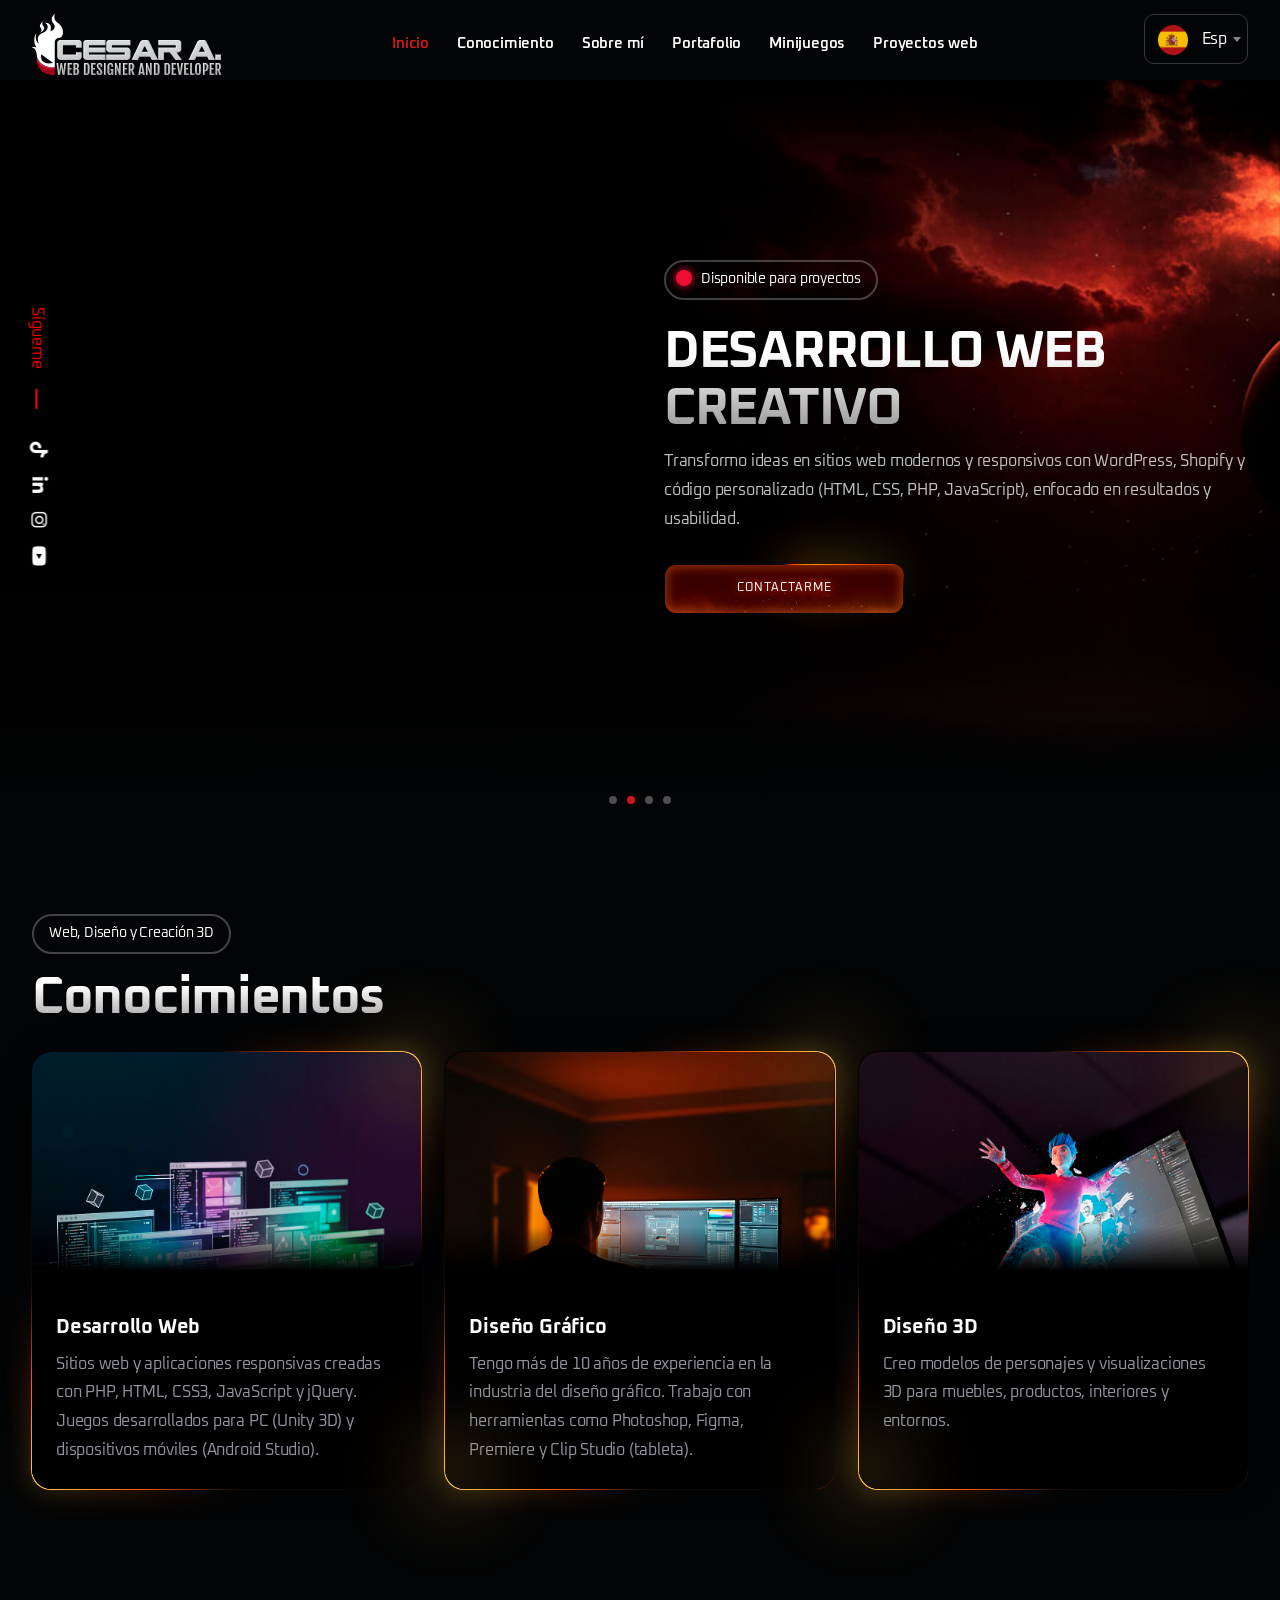
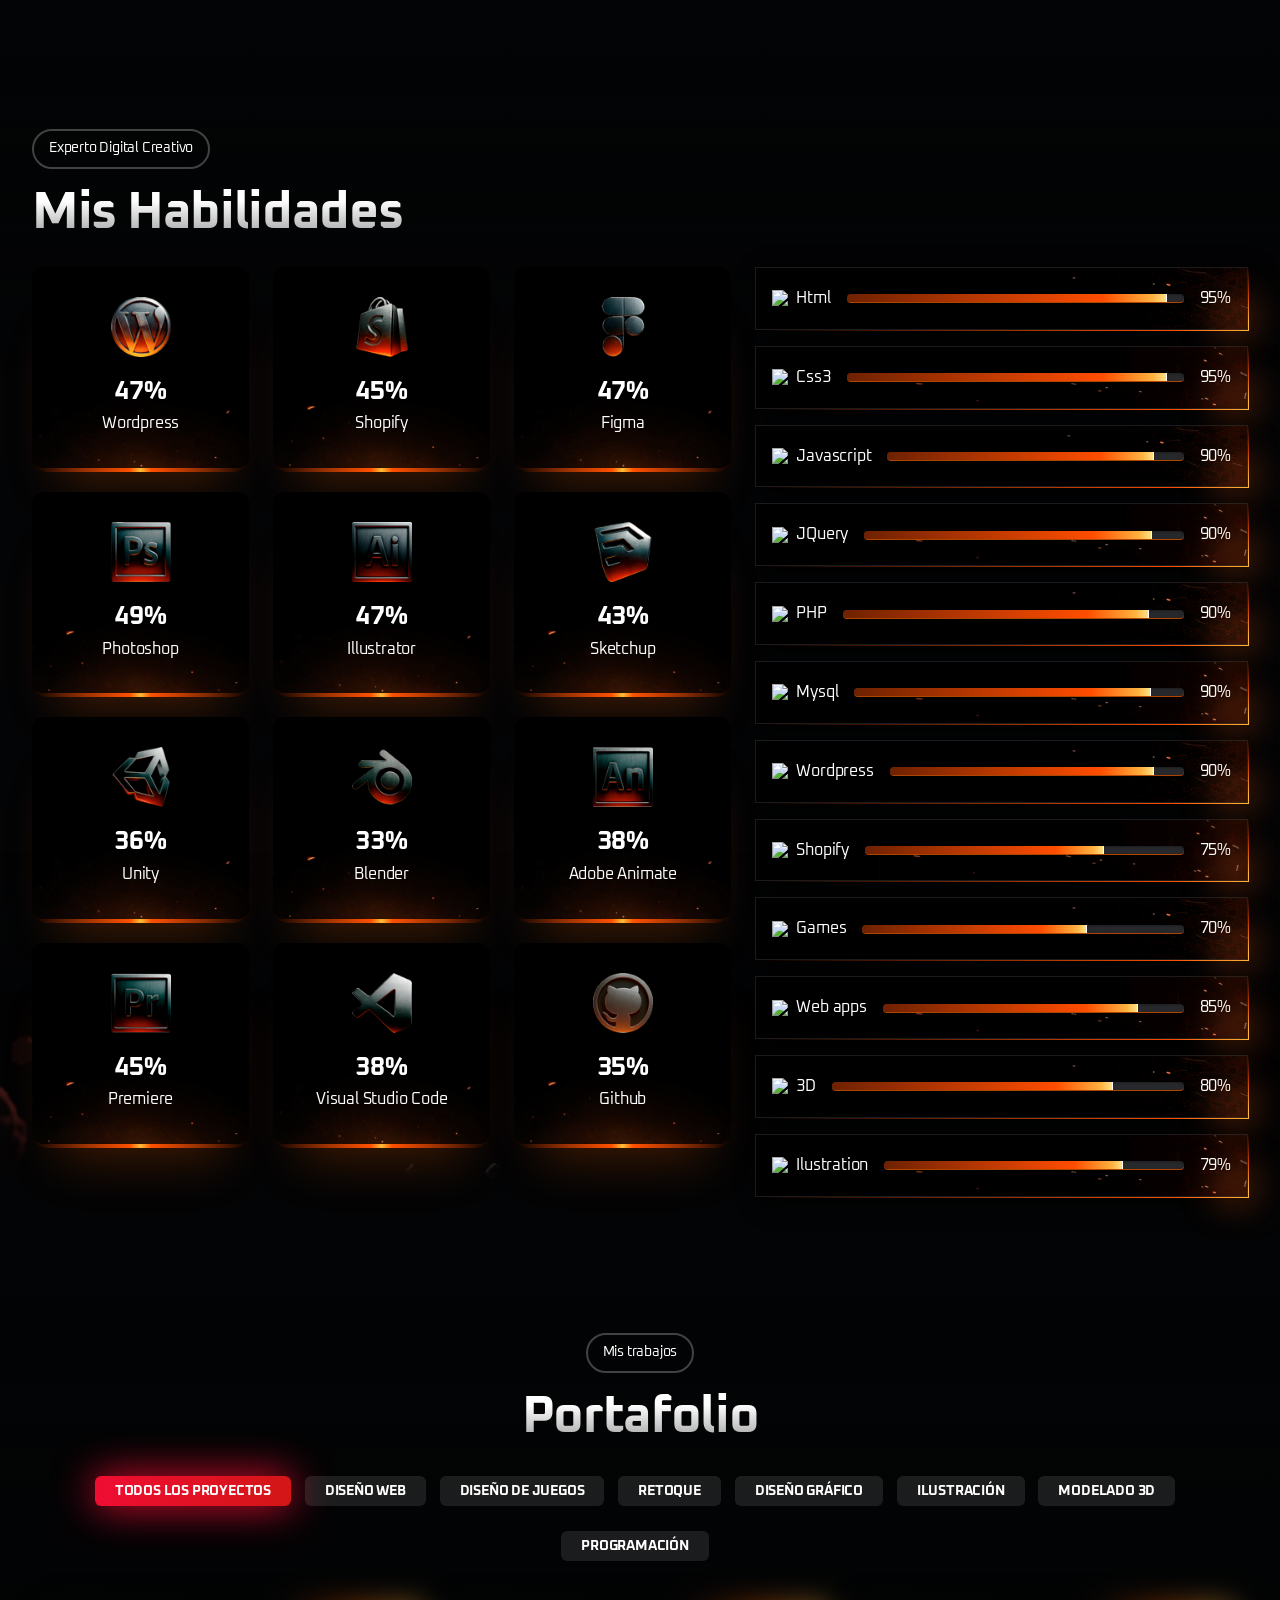
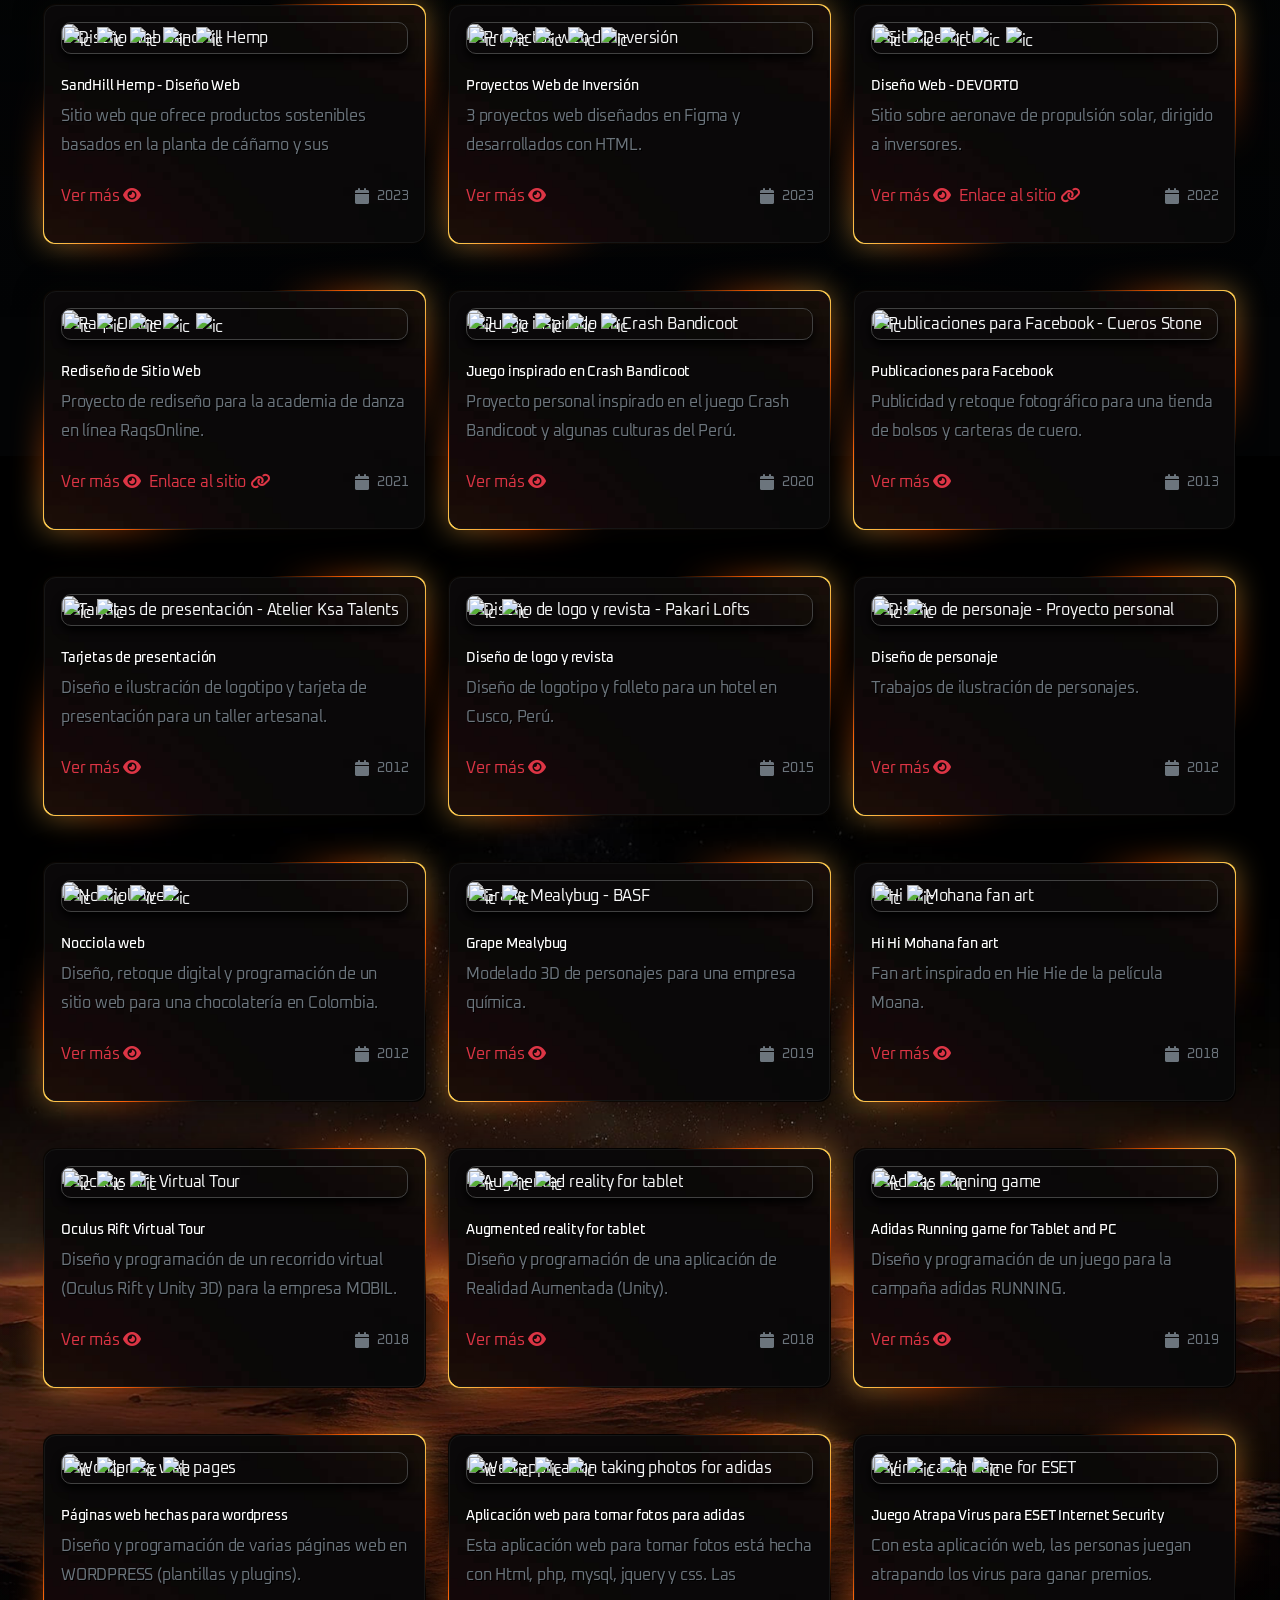
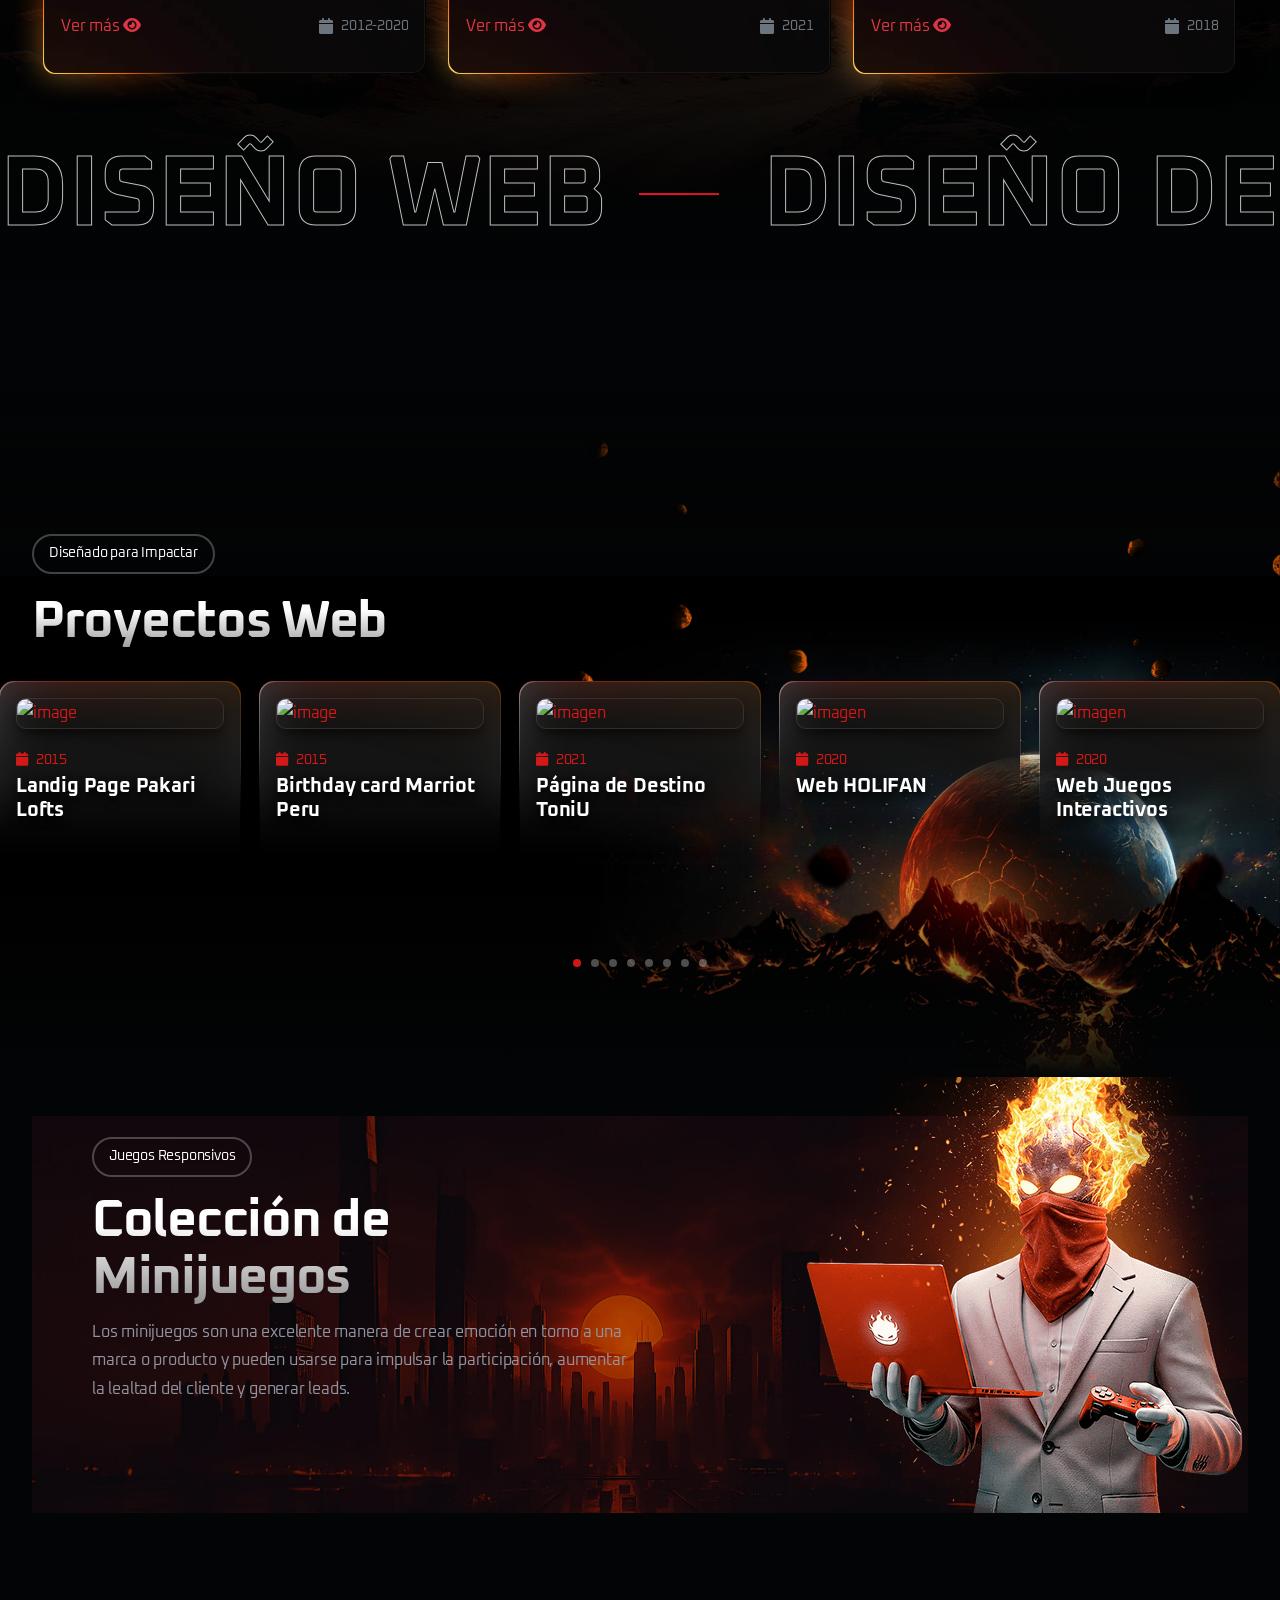
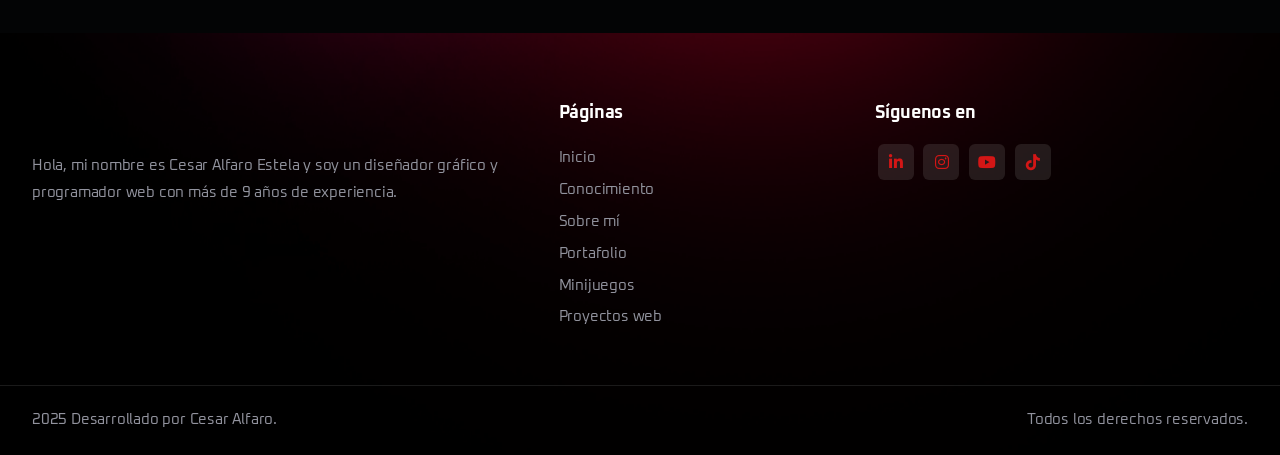
==== commit 0273eb01: "Last changes" ====
--- a/index-es.html
+++ b/index-es.html
@@ -168,10 +168,11 @@
                                         </div>
 
                                         <div class="spacer-10"></div>
-                                        <button class="fire-button mb-5" type="button">
+                                        <button class="fire-button mb-5" type="button" data-bs-toggle="modal"
+                                            data-bs-target="#contact-model-large">
                                             <span class="animated-border-box-glow"></span>
                                             <span class="animated-border-box"></span>
-                                            <span class="btn-text"> Contáctame </span>
+                                            <span class="btn-text">Contactarme</span>
                                         </button>
                                     </div>
                                 </div>
@@ -196,10 +197,11 @@
                                         </div>
 
                                         <div class="spacer-10"></div>
-                                        <button class="fire-button mb-5" type="button">
+                                        <button class="fire-button mb-5" type="button" data-bs-toggle="modal"
+                                            data-bs-target="#contact-model-large">
                                             <span class="animated-border-box-glow"></span>
                                             <span class="animated-border-box"></span>
-                                            <span class="btn-text"> Contáctame </span>
+                                            <span class="btn-text">Contactarme</span>
                                         </button>
                                     </div>
                                 </div>
@@ -223,10 +225,11 @@
                                         </div>
 
                                         <div class="spacer-10"></div>
-                                        <button class="fire-button mb-5" type="button">
+                                        <button class="fire-button mb-5" type="button" data-bs-toggle="modal"
+                                            data-bs-target="#contact-model-large">
                                             <span class="animated-border-box-glow"></span>
                                             <span class="animated-border-box"></span>
-                                            <span class="btn-text"> Contáctame </span>
+                                            <span class="btn-text">Contactarme</span>
                                         </button>
                                     </div>
                                 </div>
@@ -248,10 +251,11 @@
                                         </div>
 
                                         <div class="spacer-10"></div>
-                                        <button class="fire-button mb-5" type="button">
+                                        <button class="fire-button mb-5" type="button" data-bs-toggle="modal"
+                                            data-bs-target="#contact-model-large">
                                             <span class="animated-border-box-glow"></span>
                                             <span class="animated-border-box"></span>
-                                            <span class="btn-text"> Contáctame </span>
+                                            <span class="btn-text">Contactarme</span>
                                         </button>
                                     </div>
                                 </div>
@@ -1663,6 +1667,29 @@
             </div>
         </footer>
         <!-- footer close -->
+
+        <!-- Modal -->
+        <div class="modal fade" id="contact-model-large" tabindex="-1" aria-hidden="true">
+            <div class="modal-dialog modal-dialog-centered modal-lg">
+                <div class="modal-content">
+
+                    <div class="modal-header d-block text-end">
+                        <button type="button" class="btn btn-danger btn-sm" data-bs-dismiss="modal" aria-label="Close">
+                            Cerrar
+                        </button>
+                    </div>
+
+                    <div class="modal-body" style="min-height: 80vh; position: relative; padding: 0;">
+                        <iframe
+                            src="https://docs.google.com/forms/d/e/1FAIpQLSeMO6cZtGyLq-tmhTGtrHrL6NOPaKxjPz8u5XJvN5T3F-ewcw/viewform?embedded=true&hl=en"
+                            width="100%" frameborder="0" marginheight="0" marginwidth="0"
+                            style="height: 80vh;">Cargando…
+                        </iframe>
+                    </div>
+
+                </div>
+            </div>
+        </div>
     </div>
 
     <div id="buy-now" class="show-on-scroll">
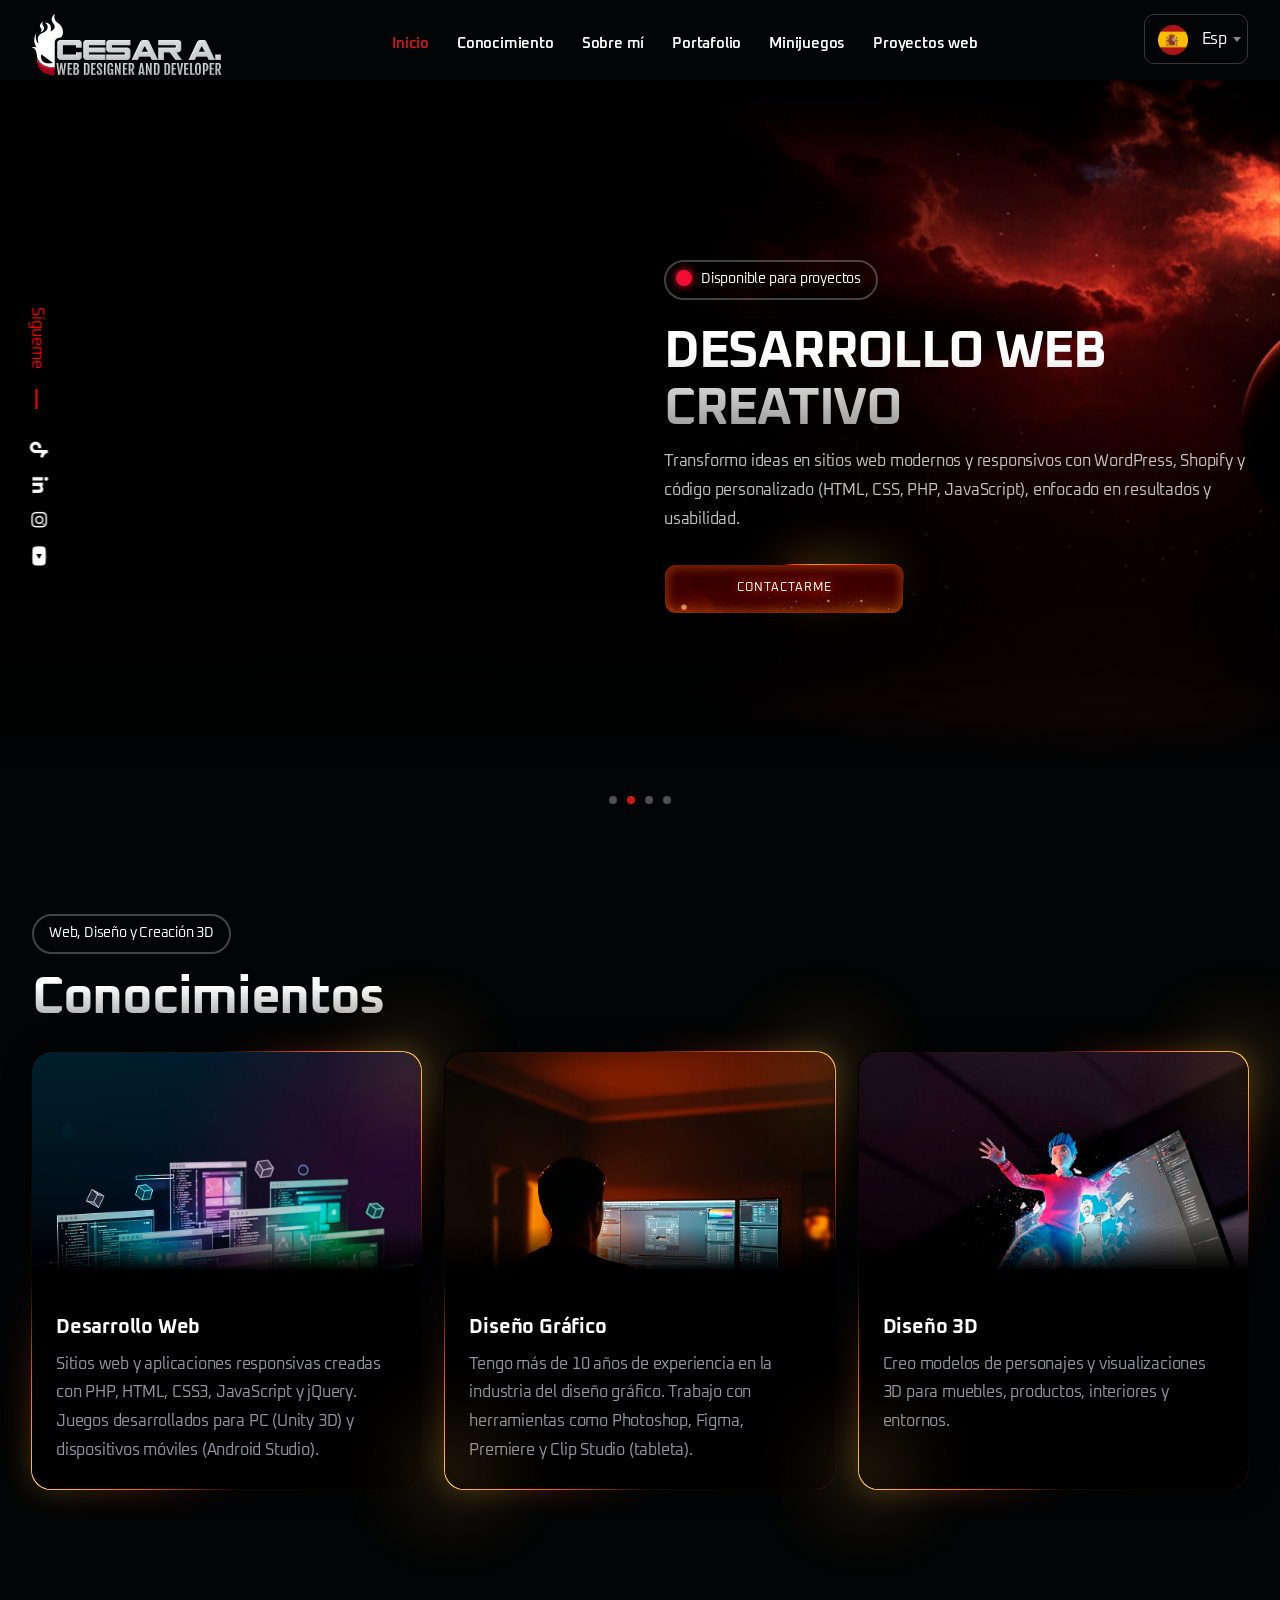
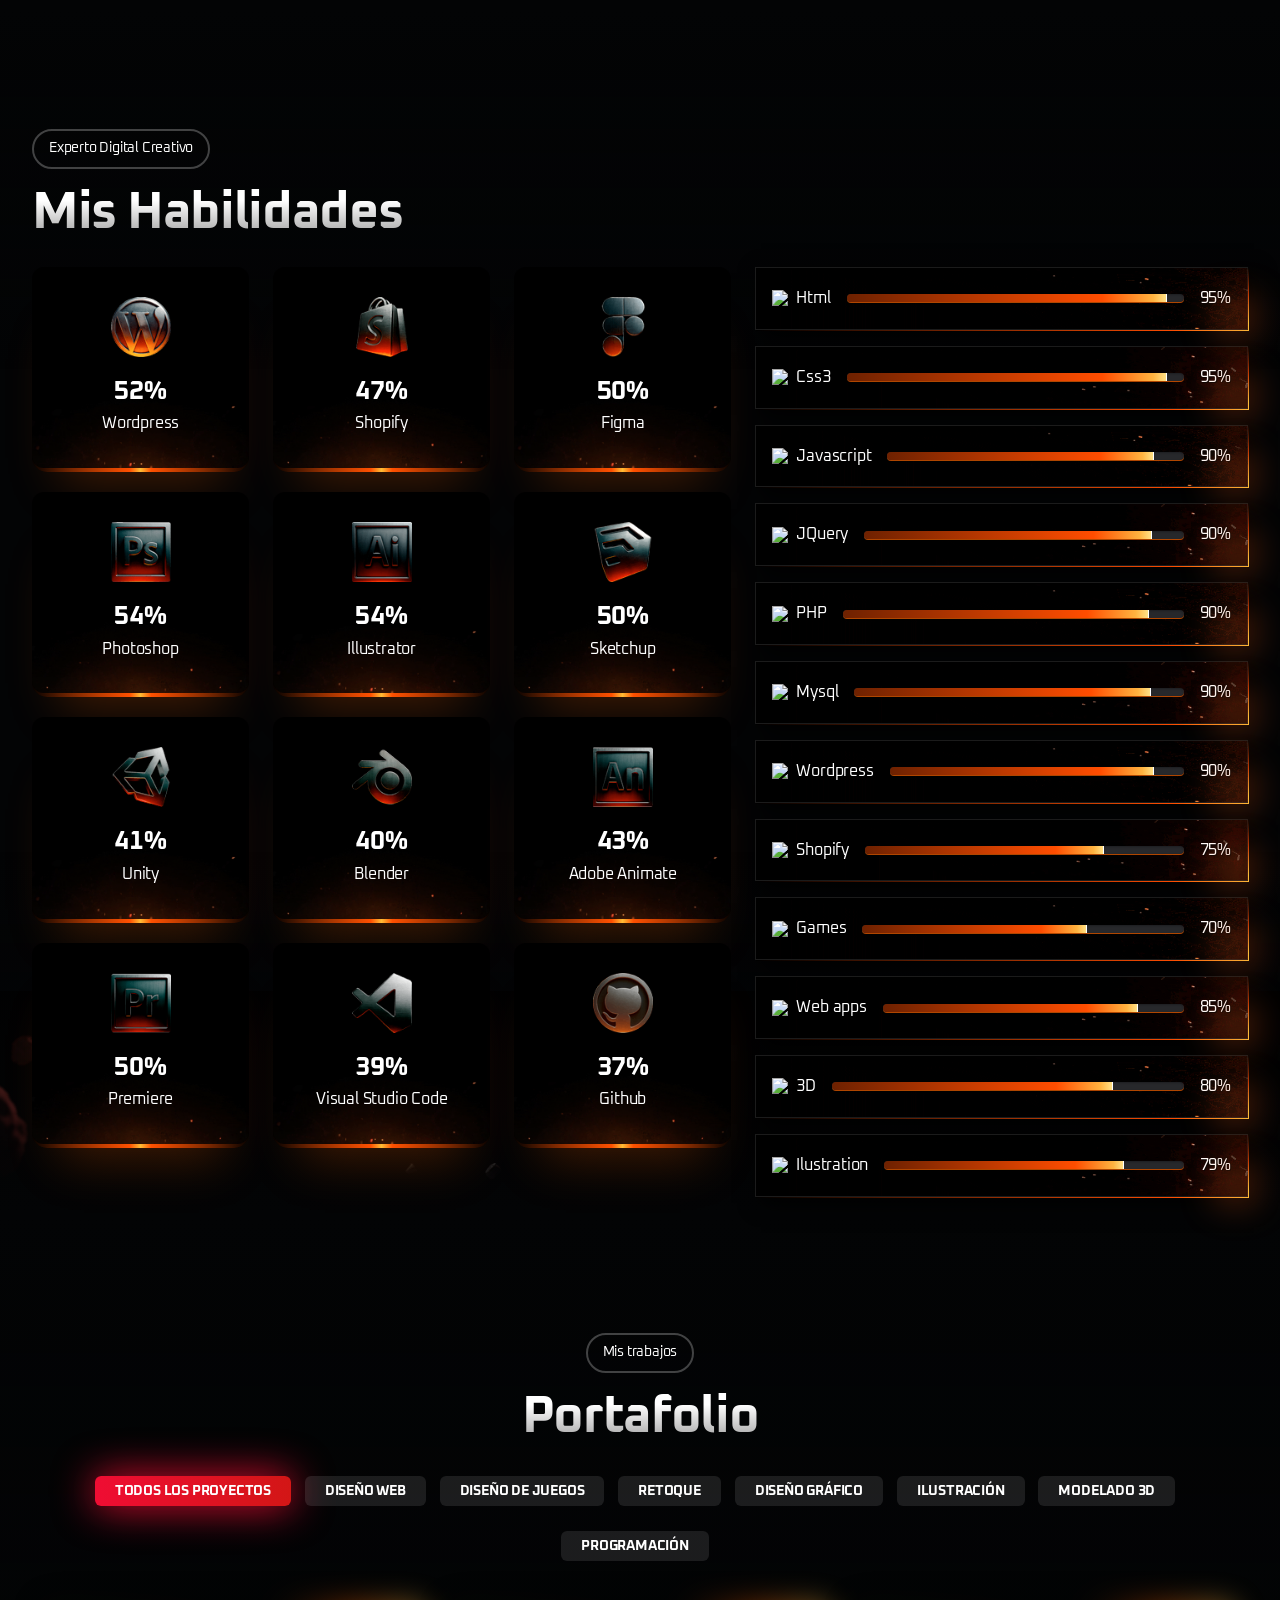
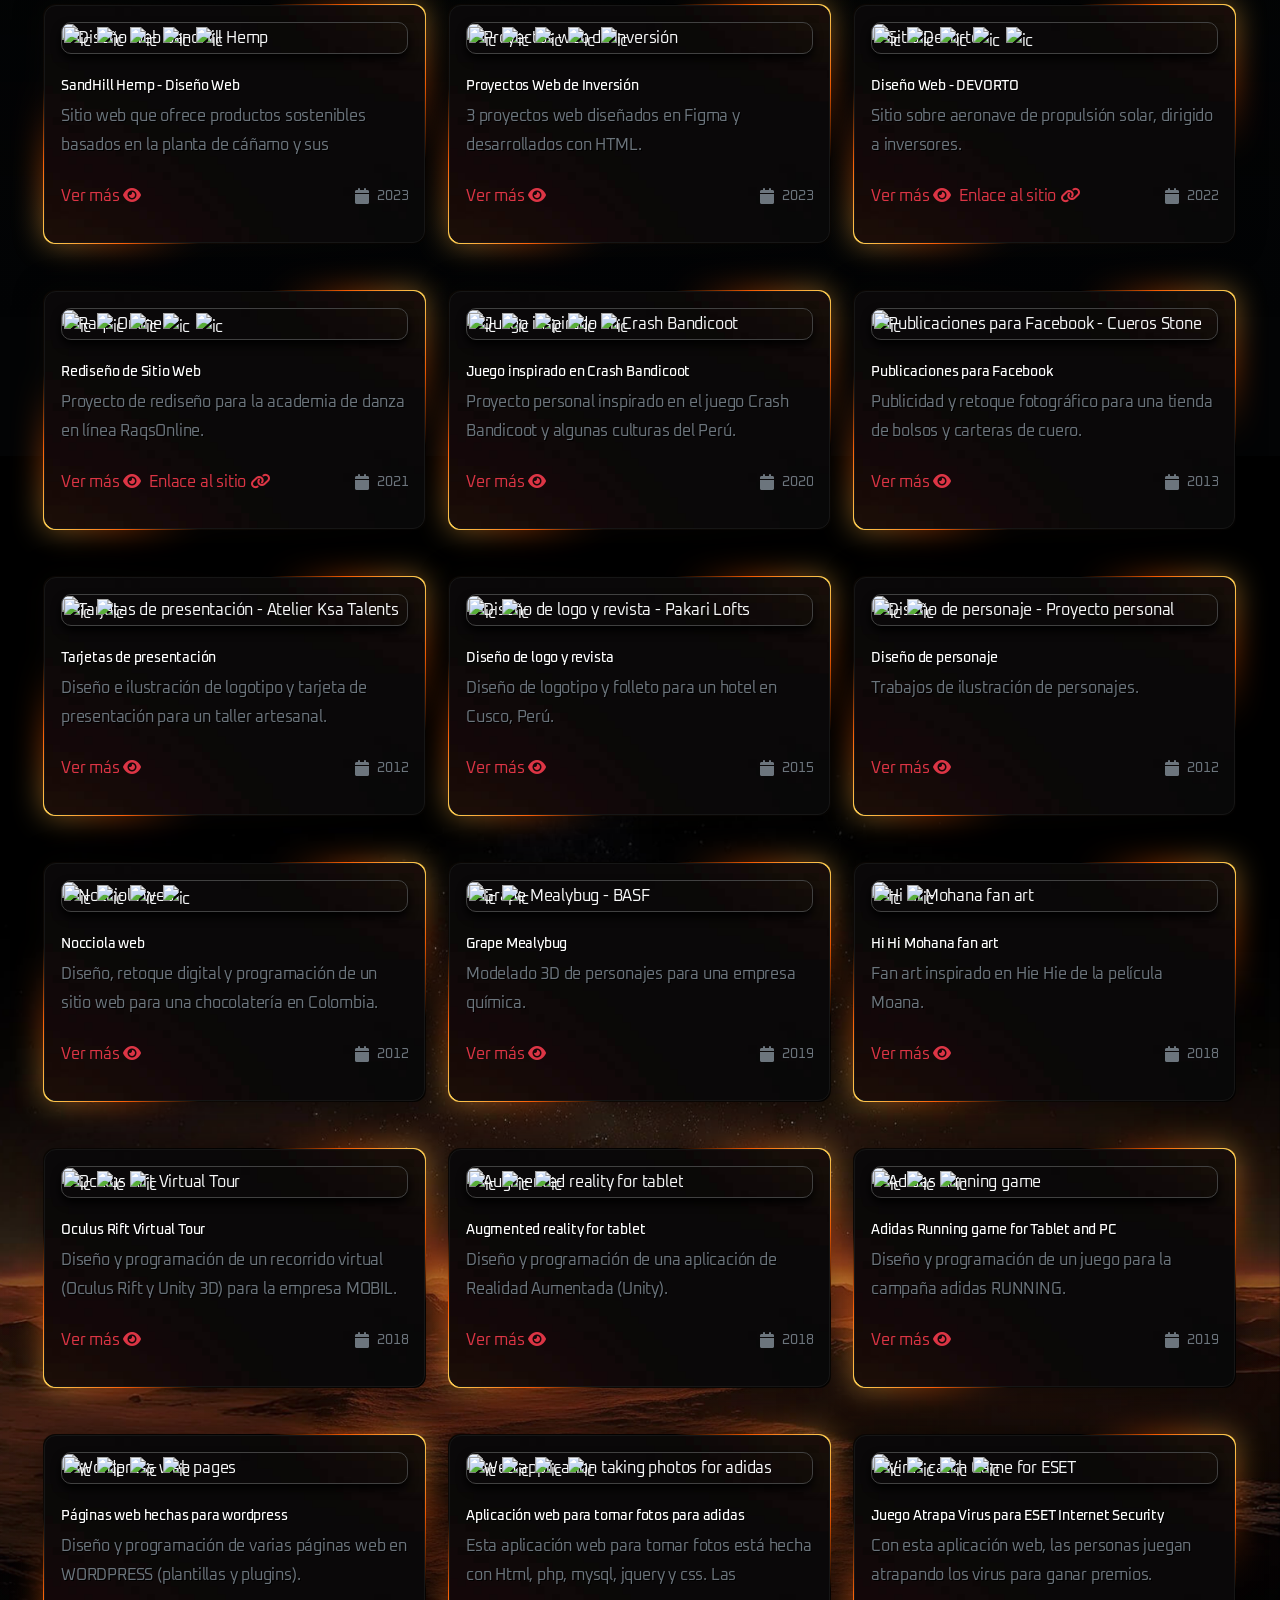
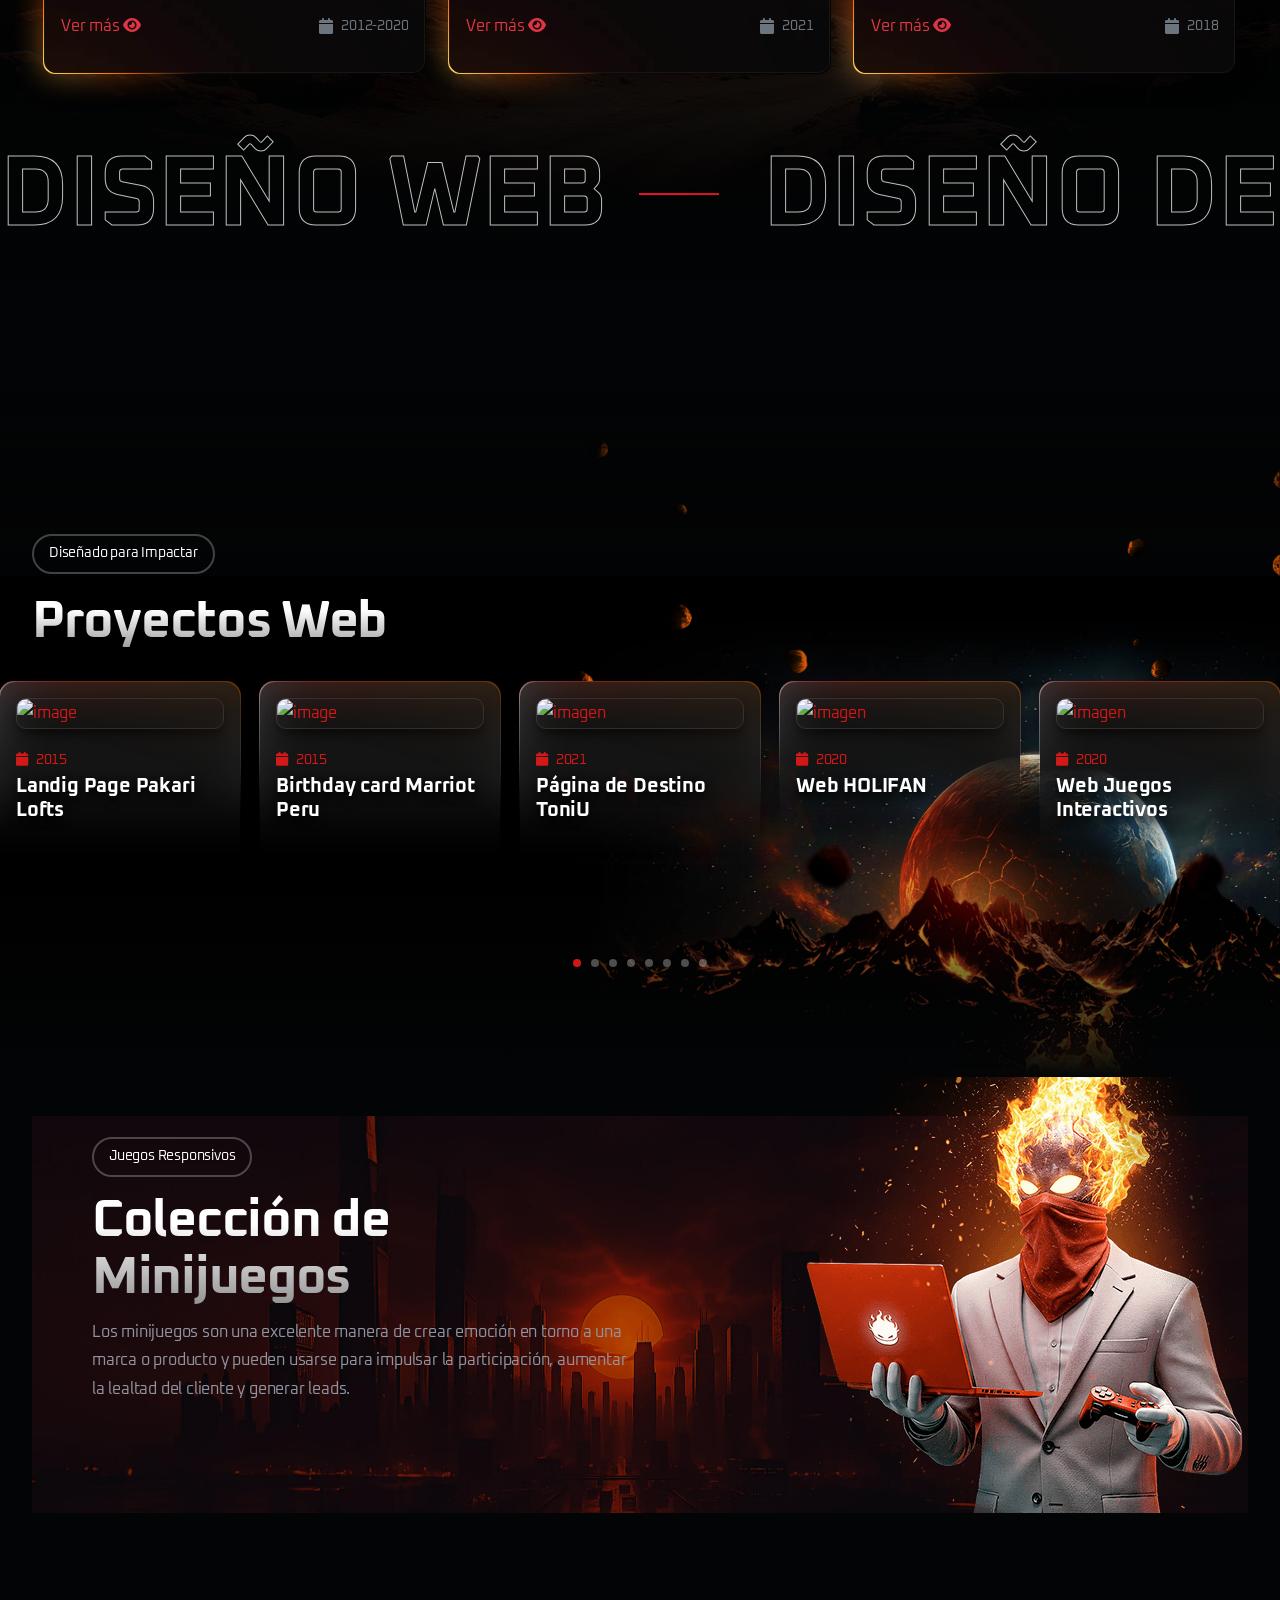
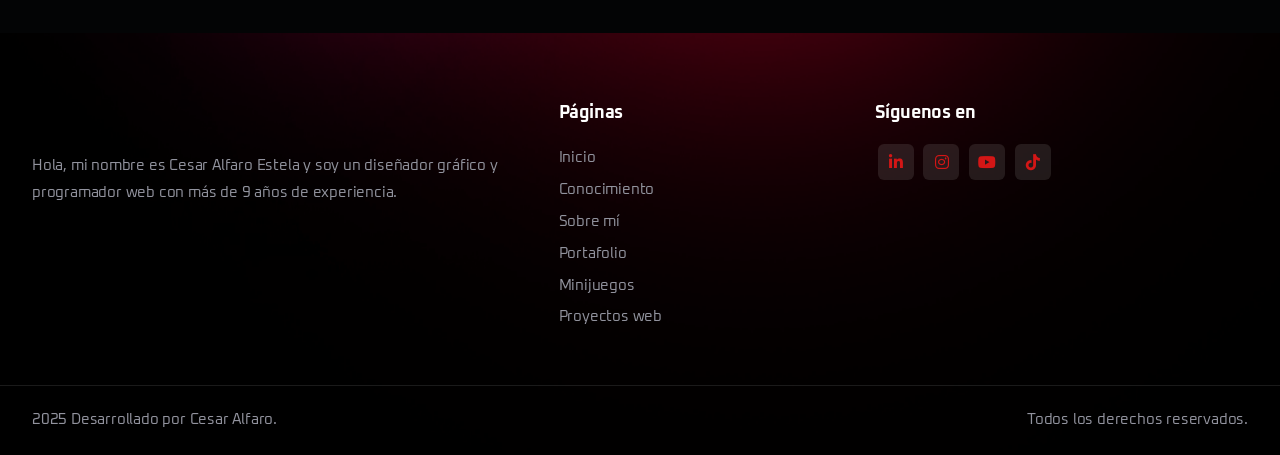
==== commit 77be091a: "Last Change" ====
--- a/index-es.html
+++ b/index-es.html
@@ -1693,7 +1693,7 @@
     </div>
 
     <div id="buy-now" class="show-on-scroll">
-        <a class="btn-buy" href="https://cesarwebdeveloper.com/"> Proyectos en vivo <i
+        <a class="btn-buy" href="https://cesarwebdeveloper.com/"> Proyectos <i
                 class="fa-regular fa-rectangle-list ms-1"></i>
     </div>
     <!-- Javascript Files
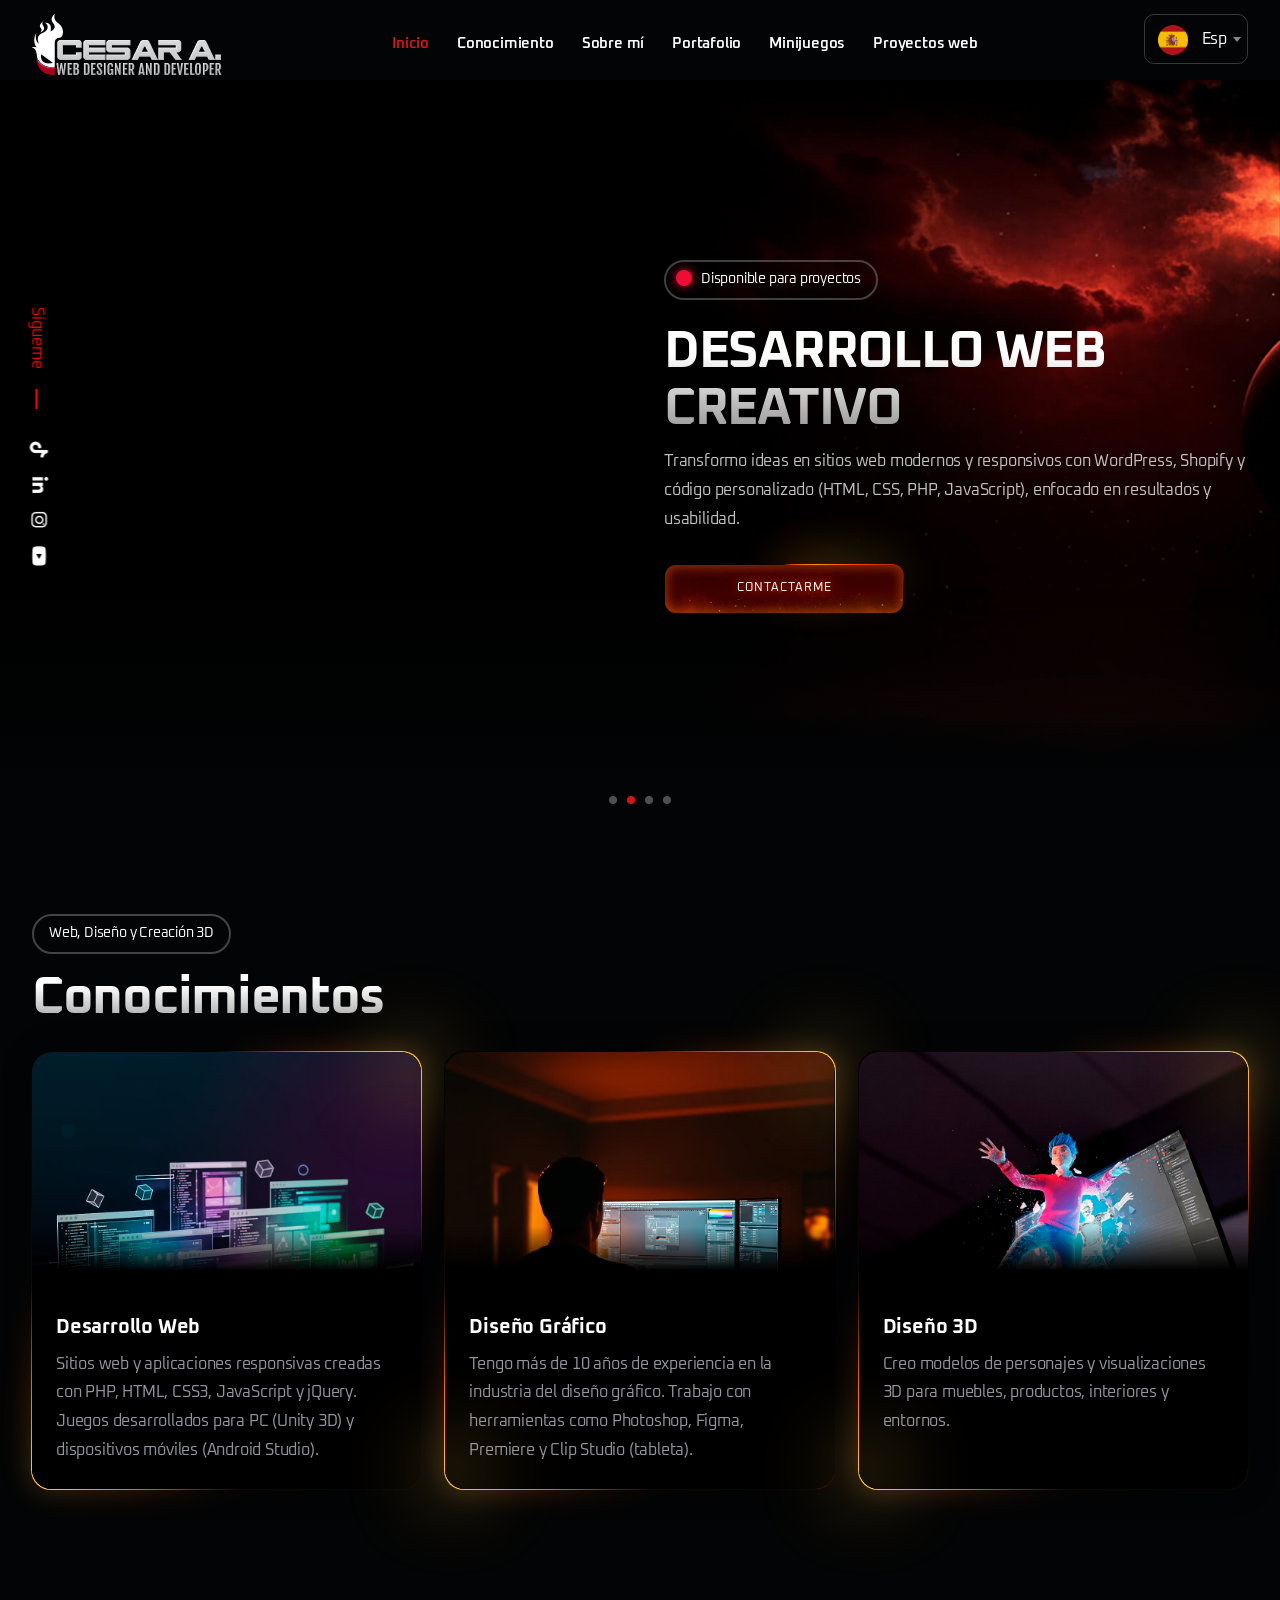
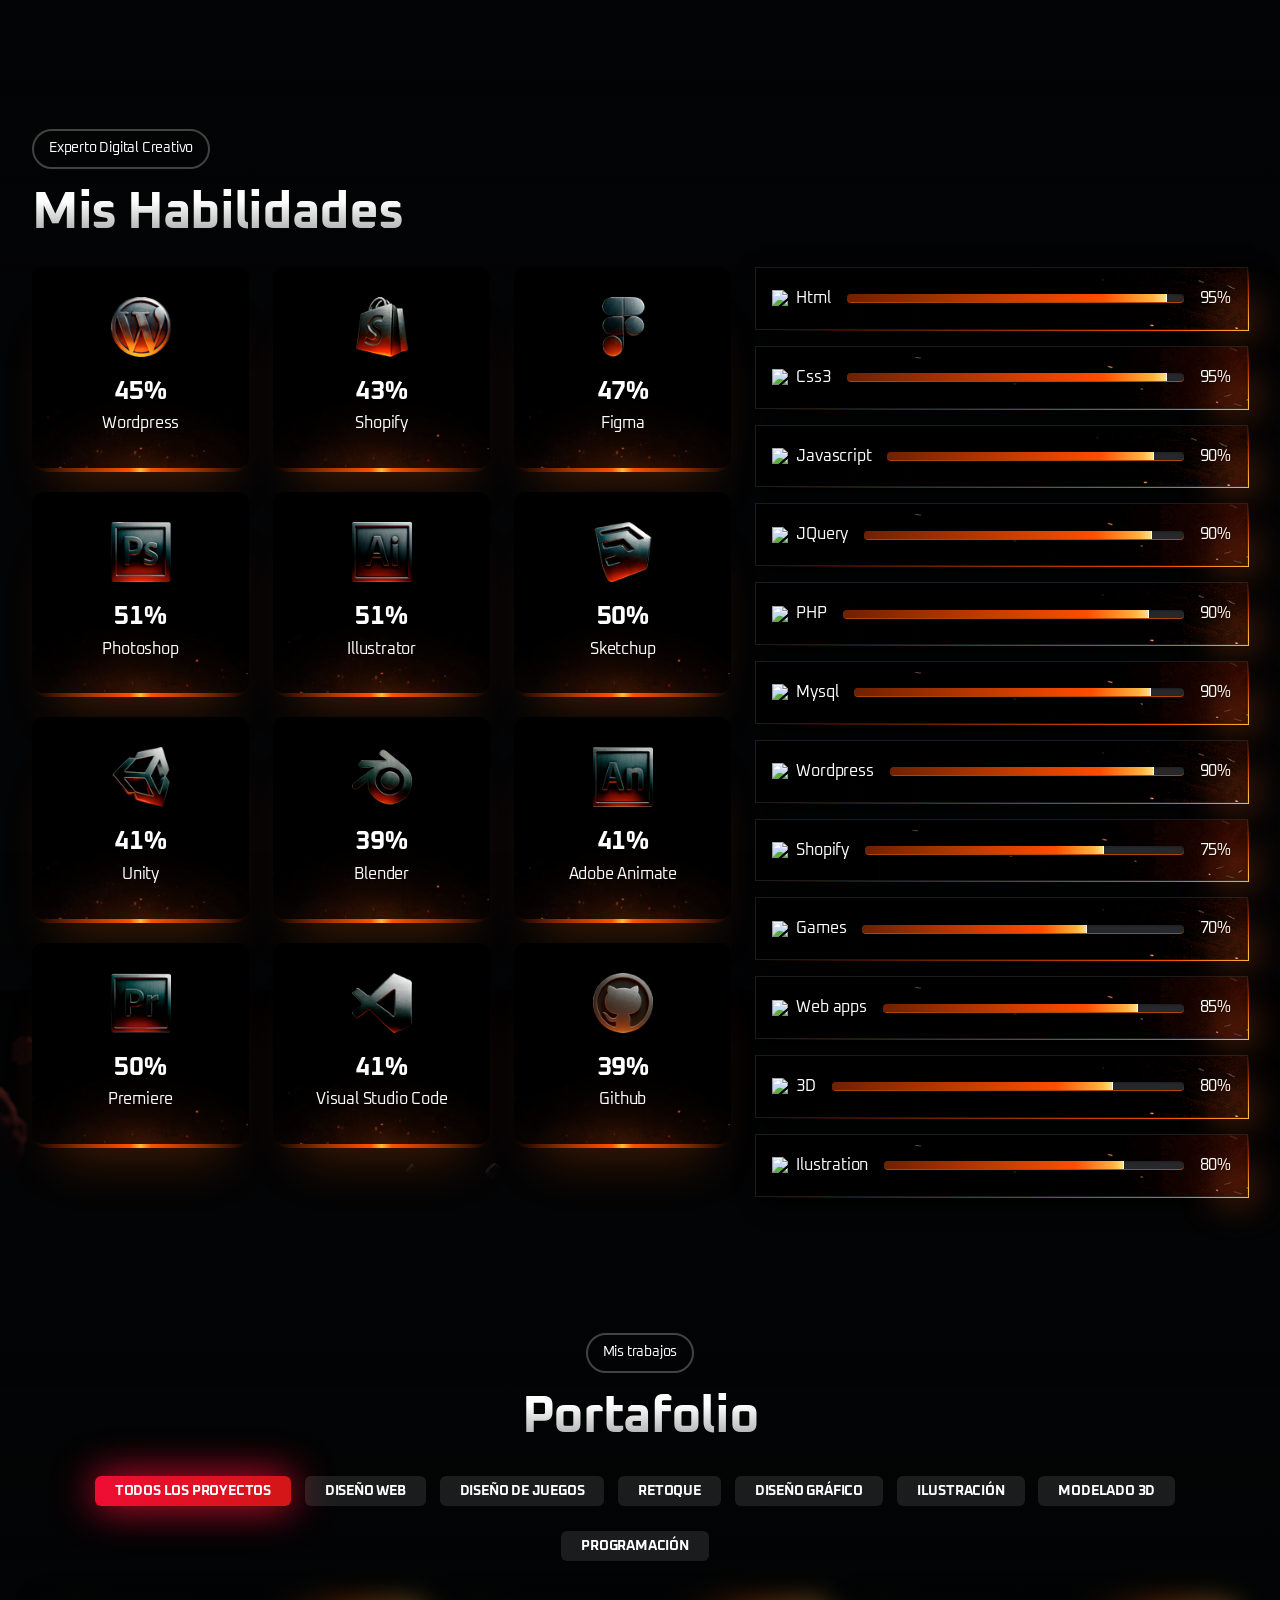
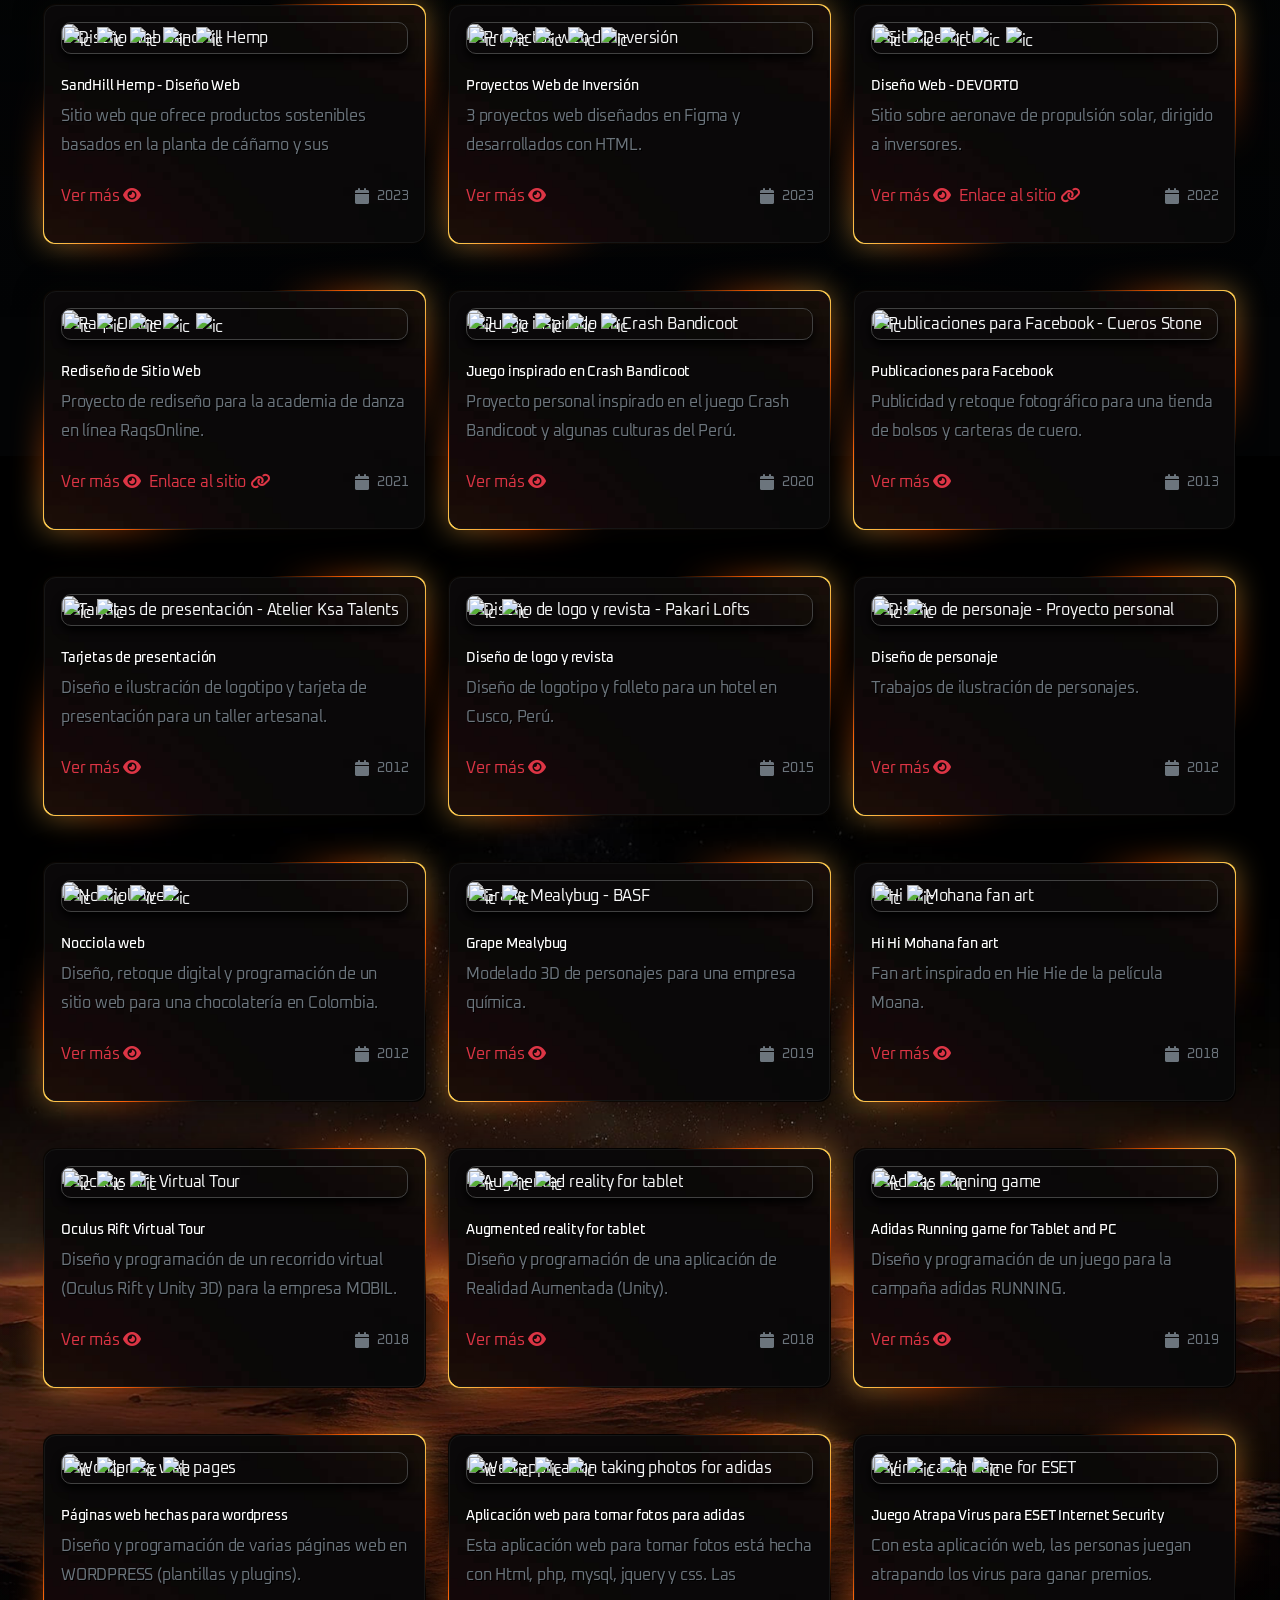
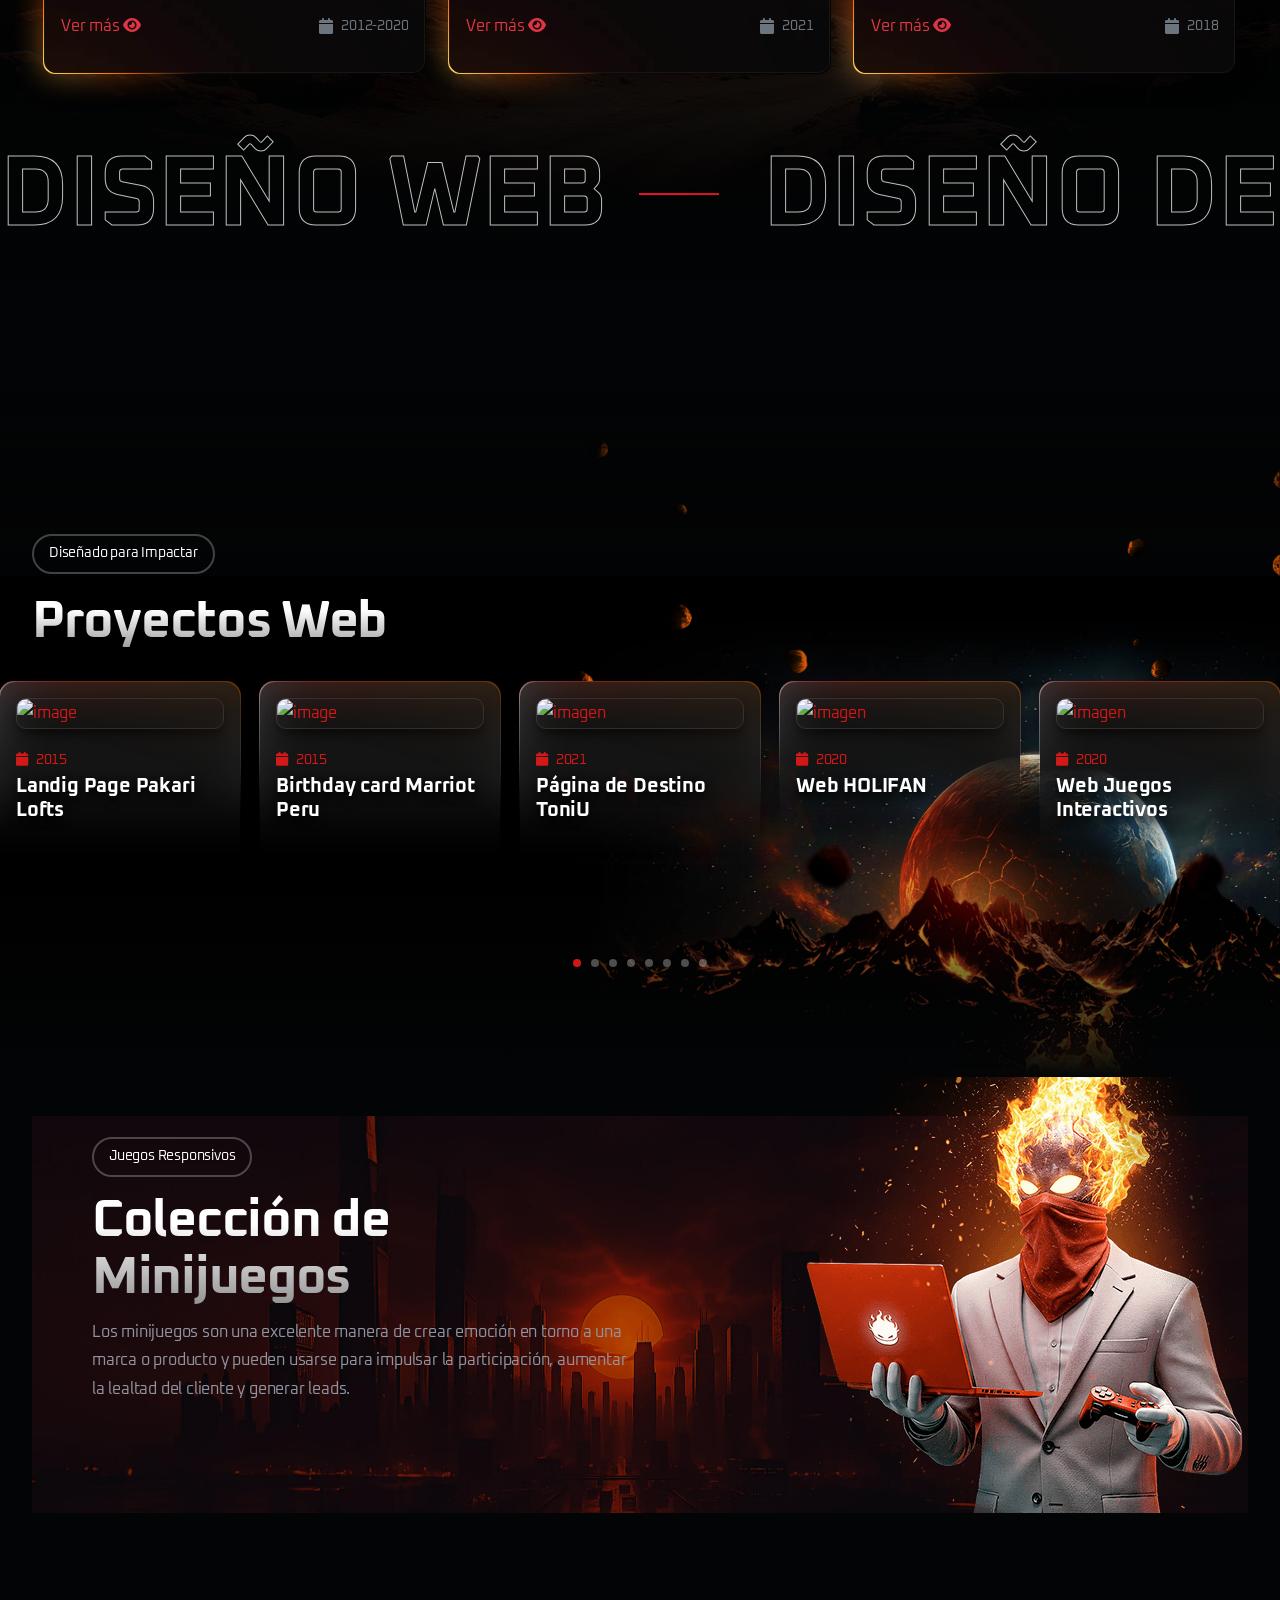
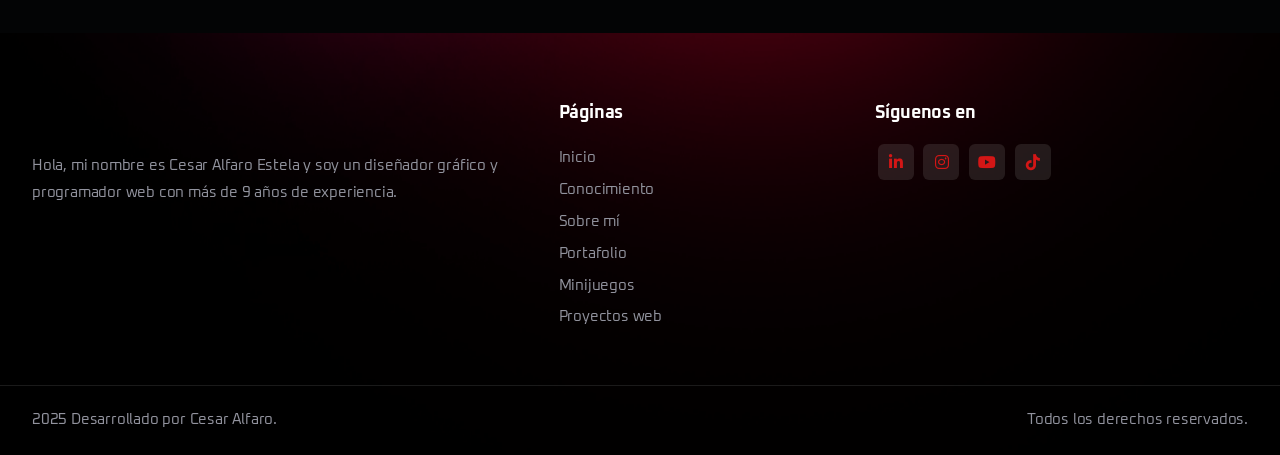
==== commit afe7d08d: "new changes 03-27-2026" ====
--- a/index-es.html
+++ b/index-es.html
@@ -1588,7 +1588,7 @@
                                             </div>
 
                                             <div class="col-lg-3 col-md-4 col-6 text-center">
-                                                <a href="https://cesarwebdeveloper.com/apps/Eset-evento01/"
+                                                <a href="https://cesarwebdev.com/apps/Eset-evento01/"
                                                     target="_blank">
                                                     <img src="https://i.imgur.com/RyQtXBb.jpg"
                                                         class="img-fluid rounded-10 mb-3" alt="">
@@ -1693,7 +1693,7 @@
     </div>
 
     <div id="buy-now" class="show-on-scroll">
-        <a class="btn-buy" href="https://cesarwebdeveloper.com/"> Proyectos <i
+        <a class="btn-buy" href="https://cesarwebdev.com/"> Proyectos <i
                 class="fa-regular fa-rectangle-list ms-1"></i>
     </div>
     <!-- Javascript Files
